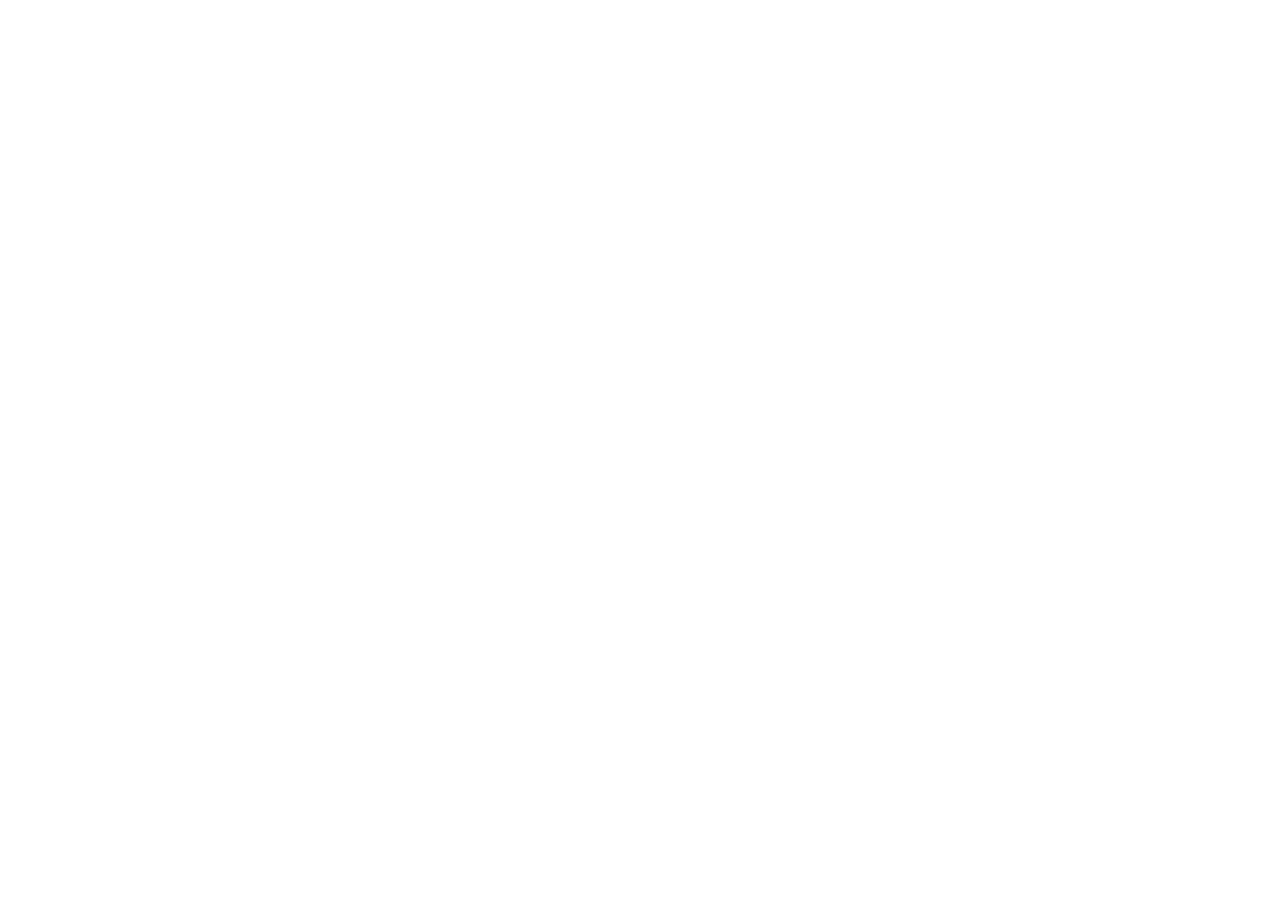
==== index.html @ 10e4fcae "内容改动" ====
<!DOCTYPE html>
<html lang="en">
<head>
  <meta charset="UTF-8">
  <title>Hi!</title>
  <meta http-equiv="X-UA-Compatible" content="IE=edge,chrome=1" />
  <meta name="description" content="Description">
  <meta name="viewport" content="width=device-width, initial-scale=1.0, minimum-scale=1.0">
  <link rel="stylesheet" href="//cdn.jsdelivr.net/npm/docsify@4/lib/themes/vue.css">
</head>
<body>
  <div id="app"></div>
  <script>
    window.$docsify = {
      name: '',
      loadSidebar: true,
      loadNavbar: true,
      coverpage: true,
      homepage: "home.md",
      name: '测试'
    }
  </script>
  <!-- Docsify v4 -->
  <script src="//cdn.jsdelivr.net/npm/docsify@4"></script>
</body>
</html>
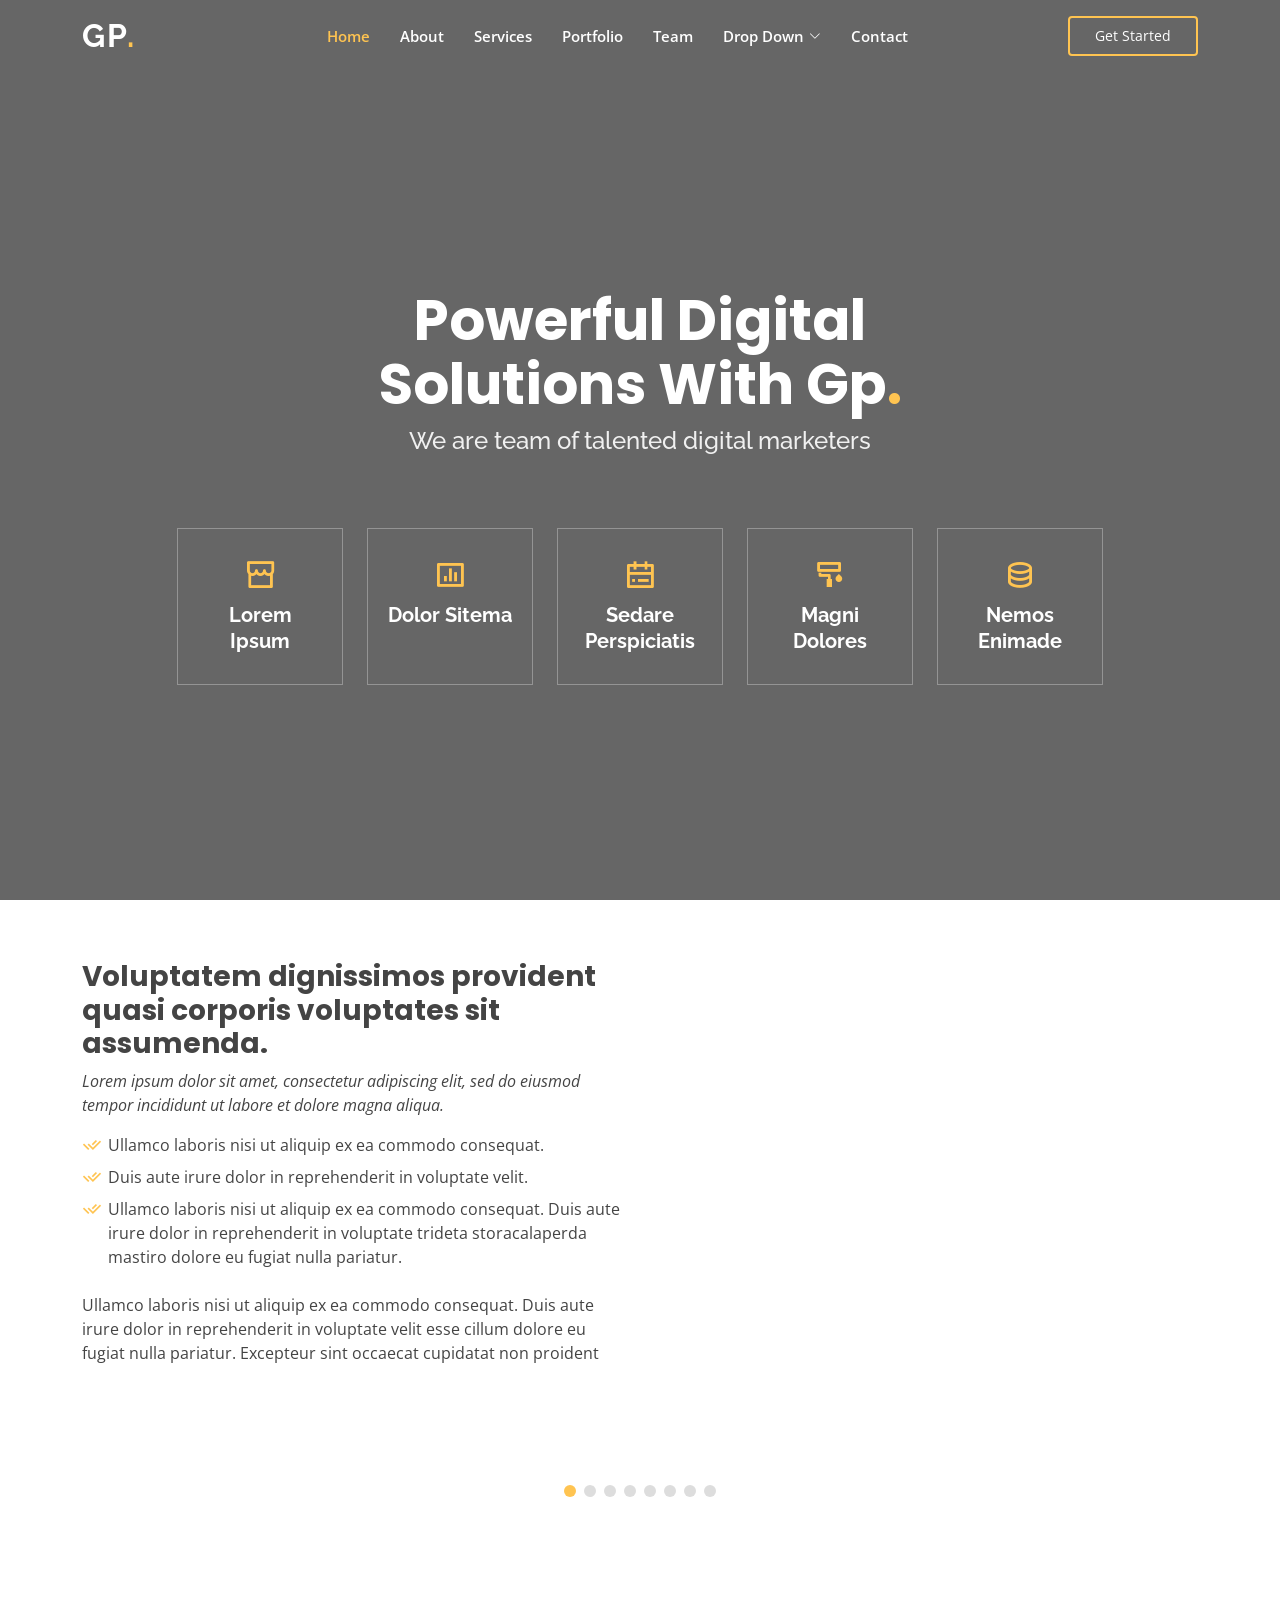
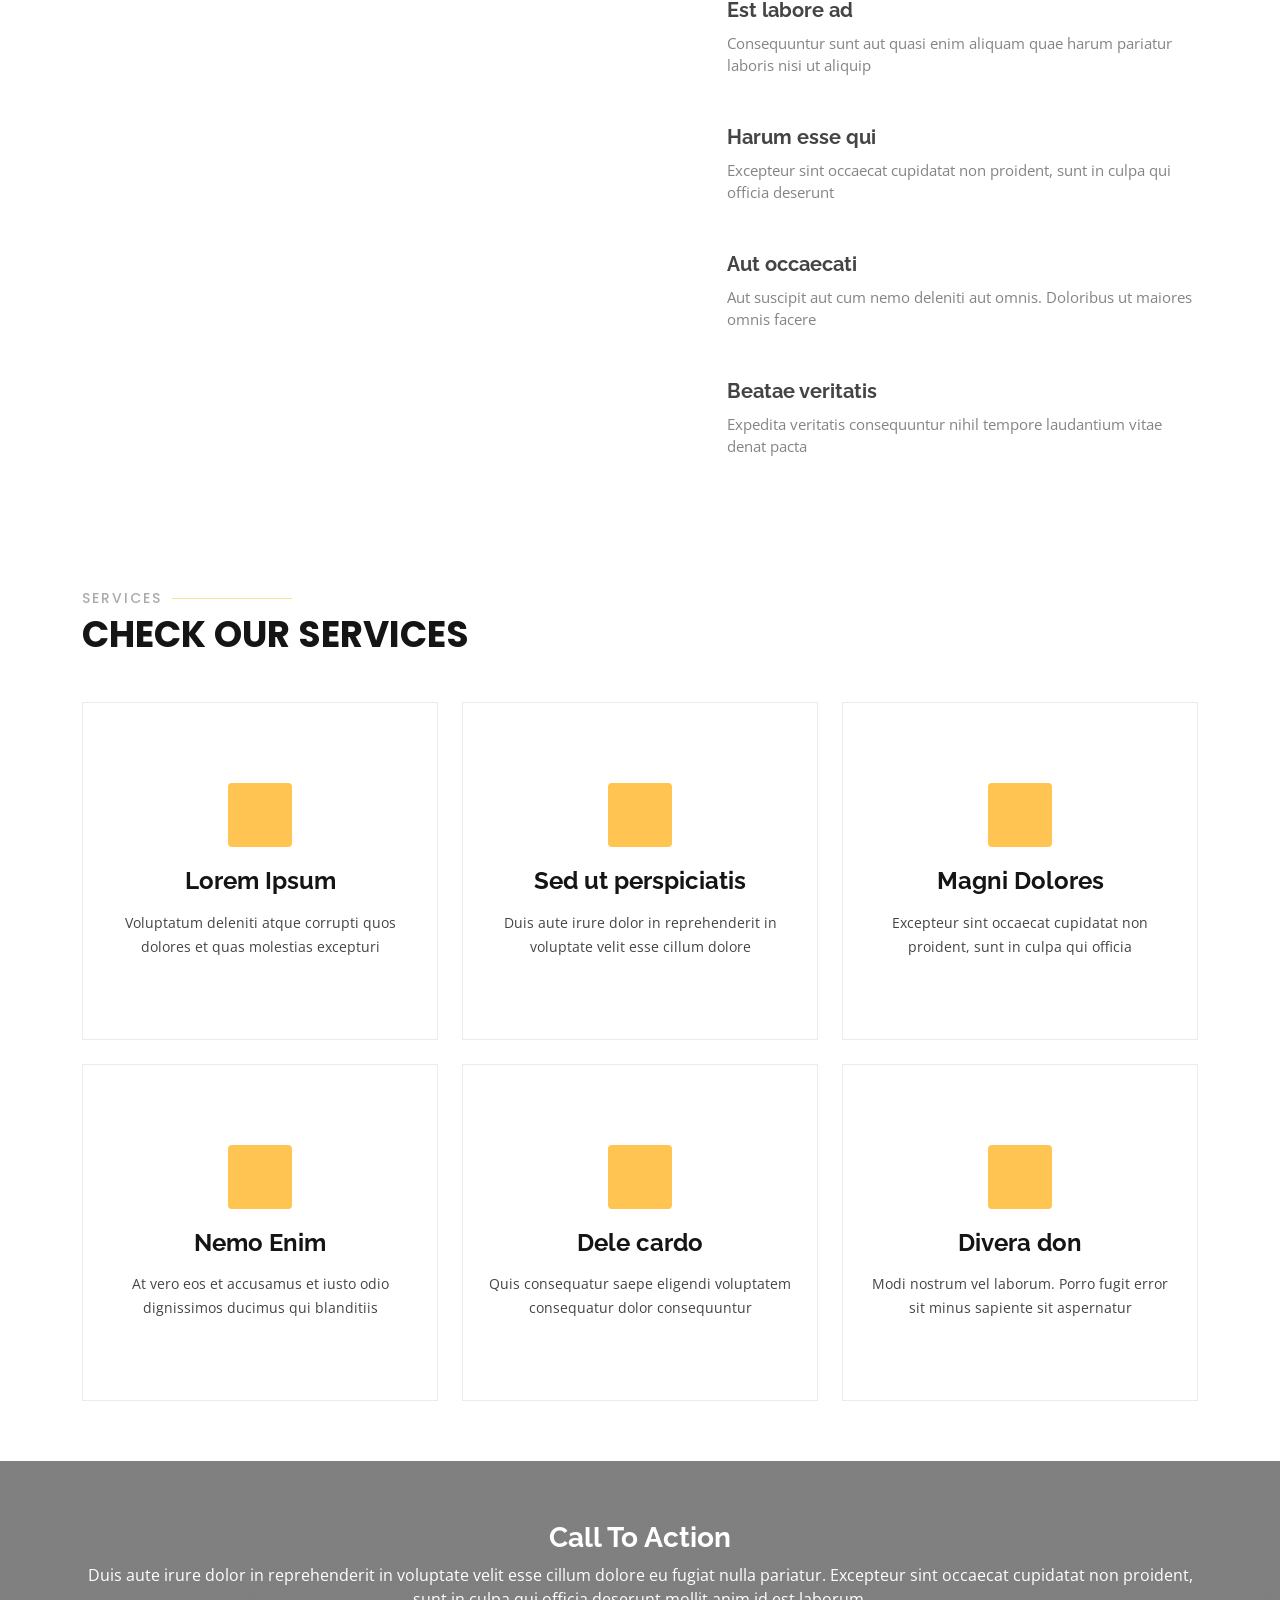
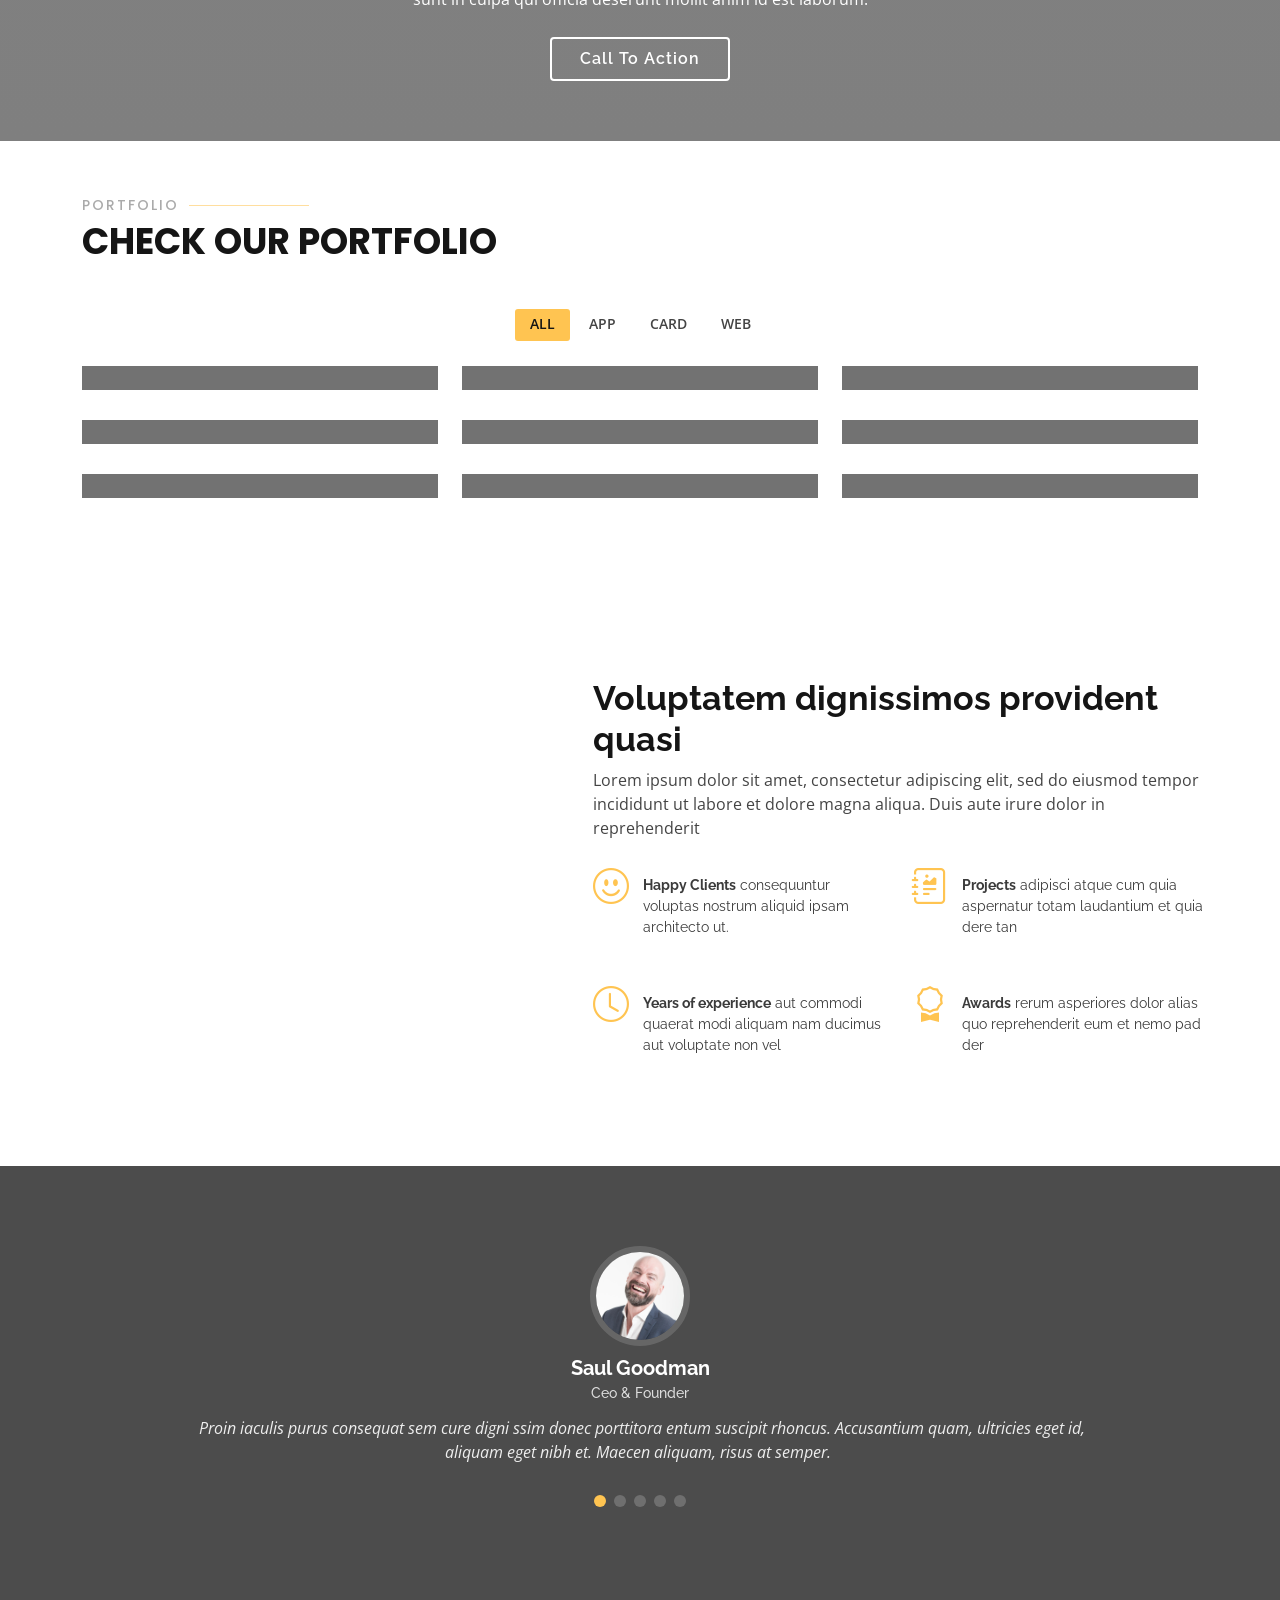
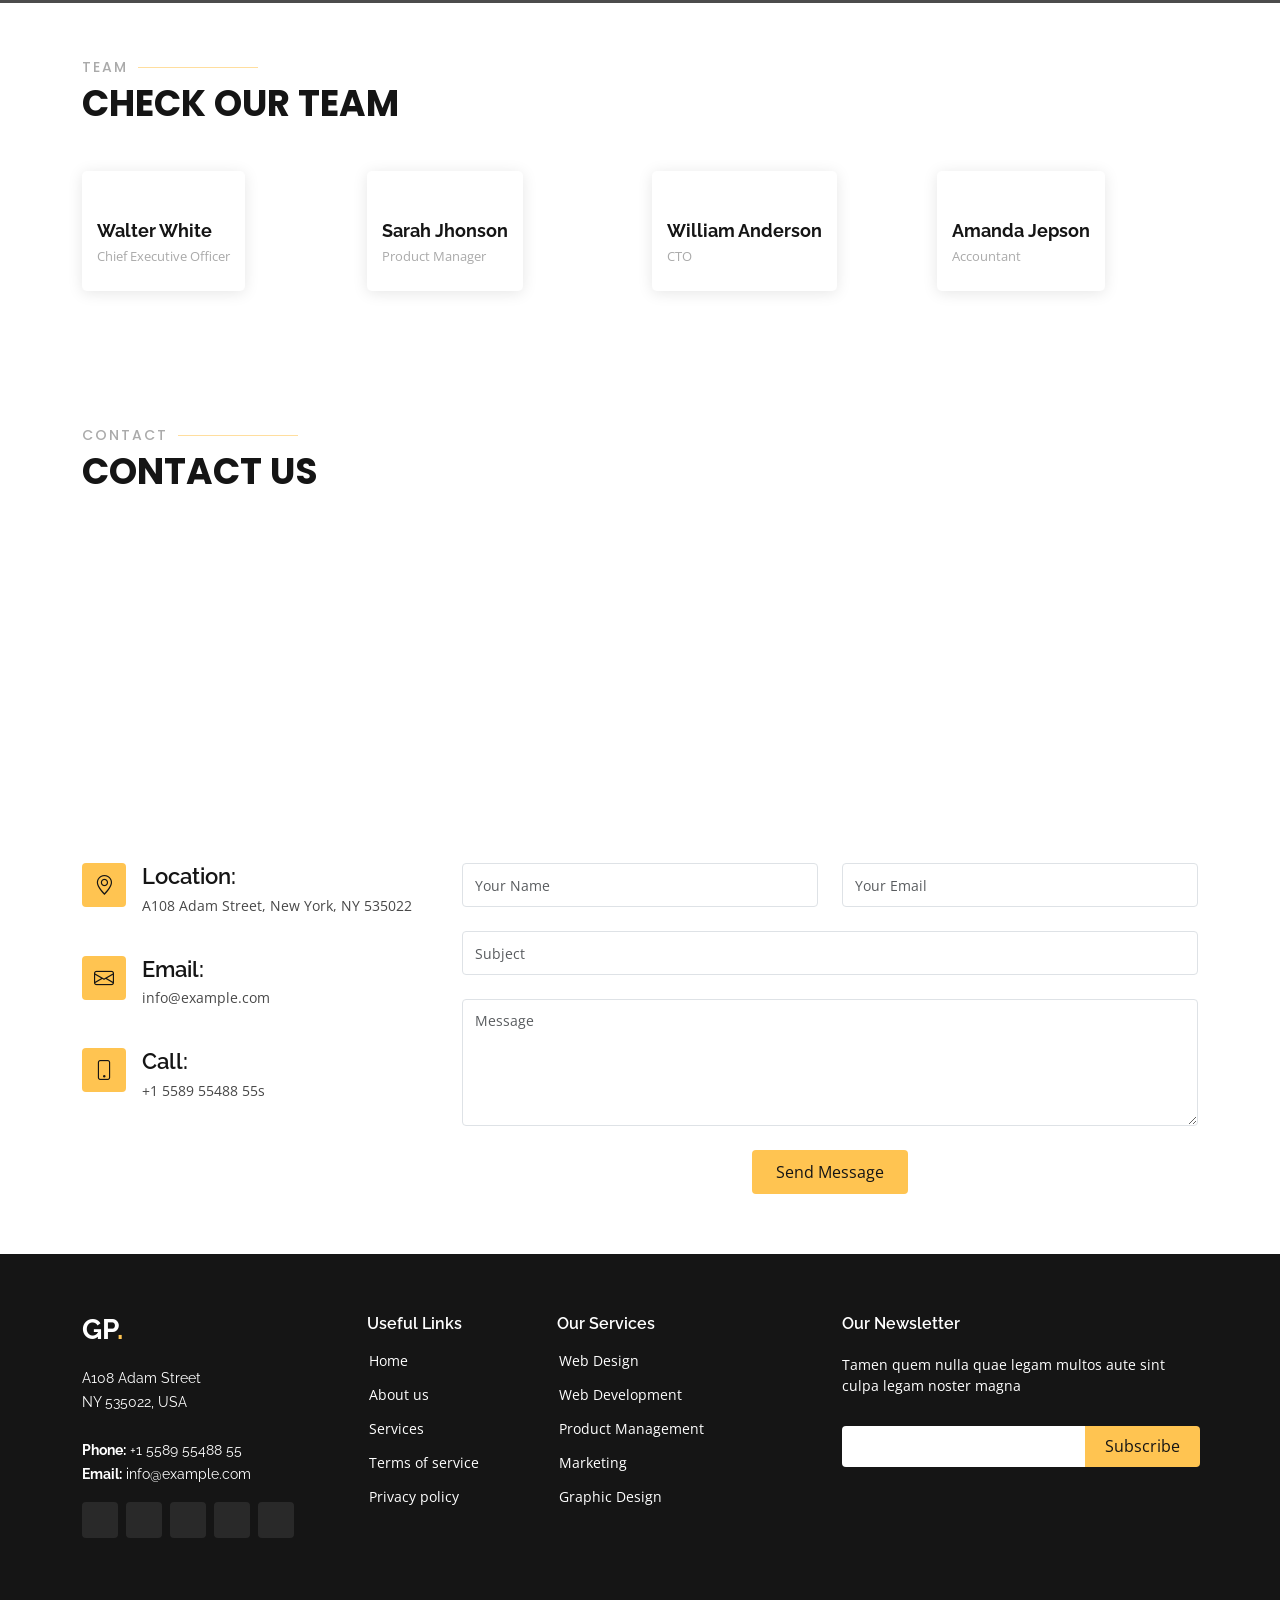
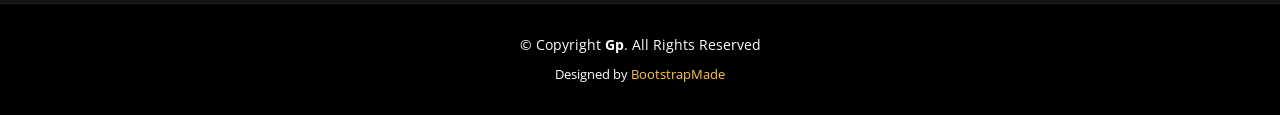
==== commit 37c5c577: "彻底调整框架，尝试使用Bootstrap" ====
--- a/index.html
+++ b/index.html
@@ -1,26 +1,827 @@
 <!DOCTYPE html>
 <html lang="en">
+
 <head>
-  <meta charset="UTF-8">
-  <title>Hi!</title>
-  <meta http-equiv="X-UA-Compatible" content="IE=edge,chrome=1" />
-  <meta name="description" content="Description">
-  <meta name="viewport" content="width=device-width, initial-scale=1.0, minimum-scale=1.0">
-  <link rel="stylesheet" href="//cdn.jsdelivr.net/npm/docsify@4/lib/themes/vue.css">
+  <meta charset="utf-8">
+  <meta content="width=device-width, initial-scale=1.0" name="viewport">
+
+  <title>Gp Bootstrap Template - Index</title>
+  <meta content="" name="description">
+  <meta content="" name="keywords">
+
+  <!-- Favicons -->
+  <link href="assets/img/favicon.png" rel="icon">
+  <link href="assets/img/apple-touch-icon.png" rel="apple-touch-icon">
+
+  <!-- Google Fonts -->
+  <link href="https://fonts.googleapis.com/css?family=Open+Sans:300,300i,400,400i,600,600i,700,700i|Raleway:300,300i,400,400i,500,500i,600,600i,700,700i|Poppins:300,300i,400,400i,500,500i,600,600i,700,700i" rel="stylesheet">
+
+  <!-- Vendor CSS Files -->
+  <link href="assets/vendor/aos/aos.css" rel="stylesheet">
+  <link href="assets/vendor/bootstrap/css/bootstrap.min.css" rel="stylesheet">
+  <link href="assets/vendor/bootstrap-icons/bootstrap-icons.css" rel="stylesheet">
+  <link href="assets/vendor/boxicons/css/boxicons.min.css" rel="stylesheet">
+  <link href="assets/vendor/glightbox/css/glightbox.min.css" rel="stylesheet">
+  <link href="assets/vendor/remixicon/remixicon.css" rel="stylesheet">
+  <link href="assets/vendor/swiper/swiper-bundle.min.css" rel="stylesheet">
+
+  <!-- Template Main CSS File -->
+  <link href="assets/css/style.css" rel="stylesheet">
+
+  <!-- =======================================================
+  * Template Name: Gp
+  * Updated: Jul 27 2023 with Bootstrap v5.3.1
+  * Template URL: https://bootstrapmade.com/gp-free-multipurpose-html-bootstrap-template/
+  * Author: BootstrapMade.com
+  * License: https://bootstrapmade.com/license/
+  ======================================================== -->
 </head>
+
 <body>
-  <div id="app"></div>
-  <script>
-    window.$docsify = {
-      name: '',
-      loadSidebar: true,
-      loadNavbar: true,
-      coverpage: true,
-      homepage: "home.md",
-      name: '测试'
-    }
-  </script>
-  <!-- Docsify v4 -->
-  <script src="//cdn.jsdelivr.net/npm/docsify@4"></script>
+
+  <!-- ======= Header ======= -->
+  <header id="header" class="fixed-top ">
+    <div class="container d-flex align-items-center justify-content-lg-between">
+
+      <h1 class="logo me-auto me-lg-0"><a href="index.html">Gp<span>.</span></a></h1>
+      <!-- Uncomment below if you prefer to use an image logo -->
+      <!-- <a href="index.html" class="logo me-auto me-lg-0"><img src="assets/img/logo.png" alt="" class="img-fluid"></a>-->
+
+      <nav id="navbar" class="navbar order-last order-lg-0">
+        <ul>
+          <li><a class="nav-link scrollto active" href="#hero">Home</a></li>
+          <li><a class="nav-link scrollto" href="#about">About</a></li>
+          <li><a class="nav-link scrollto" href="#services">Services</a></li>
+          <li><a class="nav-link scrollto " href="#portfolio">Portfolio</a></li>
+          <li><a class="nav-link scrollto" href="#team">Team</a></li>
+          <li class="dropdown"><a href="#"><span>Drop Down</span> <i class="bi bi-chevron-down"></i></a>
+            <ul>
+              <li><a href="#">Drop Down 1</a></li>
+              <li class="dropdown"><a href="#"><span>Deep Drop Down</span> <i class="bi bi-chevron-right"></i></a>
+                <ul>
+                  <li><a href="#">Deep Drop Down 1</a></li>
+                  <li><a href="#">Deep Drop Down 2</a></li>
+                  <li><a href="#">Deep Drop Down 3</a></li>
+                  <li><a href="#">Deep Drop Down 4</a></li>
+                  <li><a href="#">Deep Drop Down 5</a></li>
+                </ul>
+              </li>
+              <li><a href="#">Drop Down 2</a></li>
+              <li><a href="#">Drop Down 3</a></li>
+              <li><a href="#">Drop Down 4</a></li>
+            </ul>
+          </li>
+          <li><a class="nav-link scrollto" href="#contact">Contact</a></li>
+        </ul>
+        <i class="bi bi-list mobile-nav-toggle"></i>
+      </nav><!-- .navbar -->
+
+      <a href="#about" class="get-started-btn scrollto">Get Started</a>
+
+    </div>
+  </header><!-- End Header -->
+
+  <!-- ======= Hero Section ======= -->
+  <section id="hero" class="d-flex align-items-center justify-content-center">
+    <div class="container" data-aos="fade-up">
+
+      <div class="row justify-content-center" data-aos="fade-up" data-aos-delay="150">
+        <div class="col-xl-6 col-lg-8">
+          <h1>Powerful Digital Solutions With Gp<span>.</span></h1>
+          <h2>We are team of talented digital marketers</h2>
+        </div>
+      </div>
+
+      <div class="row gy-4 mt-5 justify-content-center" data-aos="zoom-in" data-aos-delay="250">
+        <div class="col-xl-2 col-md-4">
+          <div class="icon-box">
+            <i class="ri-store-line"></i>
+            <h3><a href="">Lorem Ipsum</a></h3>
+          </div>
+        </div>
+        <div class="col-xl-2 col-md-4">
+          <div class="icon-box">
+            <i class="ri-bar-chart-box-line"></i>
+            <h3><a href="">Dolor Sitema</a></h3>
+          </div>
+        </div>
+        <div class="col-xl-2 col-md-4">
+          <div class="icon-box">
+            <i class="ri-calendar-todo-line"></i>
+            <h3><a href="">Sedare Perspiciatis</a></h3>
+          </div>
+        </div>
+        <div class="col-xl-2 col-md-4">
+          <div class="icon-box">
+            <i class="ri-paint-brush-line"></i>
+            <h3><a href="">Magni Dolores</a></h3>
+          </div>
+        </div>
+        <div class="col-xl-2 col-md-4">
+          <div class="icon-box">
+            <i class="ri-database-2-line"></i>
+            <h3><a href="">Nemos Enimade</a></h3>
+          </div>
+        </div>
+      </div>
+
+    </div>
+  </section><!-- End Hero -->
+
+  <main id="main">
+
+    <!-- ======= About Section ======= -->
+    <section id="about" class="about">
+      <div class="container" data-aos="fade-up">
+
+        <div class="row">
+          <div class="col-lg-6 order-1 order-lg-2" data-aos="fade-left" data-aos-delay="100">
+            <img src="assets/img/about.jpg" class="img-fluid" alt="">
+          </div>
+          <div class="col-lg-6 pt-4 pt-lg-0 order-2 order-lg-1 content" data-aos="fade-right" data-aos-delay="100">
+            <h3>Voluptatem dignissimos provident quasi corporis voluptates sit assumenda.</h3>
+            <p class="fst-italic">
+              Lorem ipsum dolor sit amet, consectetur adipiscing elit, sed do eiusmod tempor incididunt ut labore et dolore
+              magna aliqua.
+            </p>
+            <ul>
+              <li><i class="ri-check-double-line"></i> Ullamco laboris nisi ut aliquip ex ea commodo consequat.</li>
+              <li><i class="ri-check-double-line"></i> Duis aute irure dolor in reprehenderit in voluptate velit.</li>
+              <li><i class="ri-check-double-line"></i> Ullamco laboris nisi ut aliquip ex ea commodo consequat. Duis aute irure dolor in reprehenderit in voluptate trideta storacalaperda mastiro dolore eu fugiat nulla pariatur.</li>
+            </ul>
+            <p>
+              Ullamco laboris nisi ut aliquip ex ea commodo consequat. Duis aute irure dolor in reprehenderit in voluptate
+              velit esse cillum dolore eu fugiat nulla pariatur. Excepteur sint occaecat cupidatat non proident
+            </p>
+          </div>
+        </div>
+
+      </div>
+    </section><!-- End About Section -->
+
+    <!-- ======= Clients Section ======= -->
+    <section id="clients" class="clients">
+      <div class="container" data-aos="zoom-in">
+
+        <div class="clients-slider swiper">
+          <div class="swiper-wrapper align-items-center">
+            <div class="swiper-slide"><img src="assets/img/clients/client-1.png" class="img-fluid" alt=""></div>
+            <div class="swiper-slide"><img src="assets/img/clients/client-2.png" class="img-fluid" alt=""></div>
+            <div class="swiper-slide"><img src="assets/img/clients/client-3.png" class="img-fluid" alt=""></div>
+            <div class="swiper-slide"><img src="assets/img/clients/client-4.png" class="img-fluid" alt=""></div>
+            <div class="swiper-slide"><img src="assets/img/clients/client-5.png" class="img-fluid" alt=""></div>
+            <div class="swiper-slide"><img src="assets/img/clients/client-6.png" class="img-fluid" alt=""></div>
+            <div class="swiper-slide"><img src="assets/img/clients/client-7.png" class="img-fluid" alt=""></div>
+            <div class="swiper-slide"><img src="assets/img/clients/client-8.png" class="img-fluid" alt=""></div>
+          </div>
+          <div class="swiper-pagination"></div>
+        </div>
+
+      </div>
+    </section><!-- End Clients Section -->
+
+    <!-- ======= Features Section ======= -->
+    <section id="features" class="features">
+      <div class="container" data-aos="fade-up">
+
+        <div class="row">
+          <div class="image col-lg-6" style='background-image: url("assets/img/features.jpg");' data-aos="fade-right"></div>
+          <div class="col-lg-6" data-aos="fade-left" data-aos-delay="100">
+            <div class="icon-box mt-5 mt-lg-0" data-aos="zoom-in" data-aos-delay="150">
+              <i class="bx bx-receipt"></i>
+              <h4>Est labore ad</h4>
+              <p>Consequuntur sunt aut quasi enim aliquam quae harum pariatur laboris nisi ut aliquip</p>
+            </div>
+            <div class="icon-box mt-5" data-aos="zoom-in" data-aos-delay="150">
+              <i class="bx bx-cube-alt"></i>
+              <h4>Harum esse qui</h4>
+              <p>Excepteur sint occaecat cupidatat non proident, sunt in culpa qui officia deserunt</p>
+            </div>
+            <div class="icon-box mt-5" data-aos="zoom-in" data-aos-delay="150">
+              <i class="bx bx-images"></i>
+              <h4>Aut occaecati</h4>
+              <p>Aut suscipit aut cum nemo deleniti aut omnis. Doloribus ut maiores omnis facere</p>
+            </div>
+            <div class="icon-box mt-5" data-aos="zoom-in" data-aos-delay="150">
+              <i class="bx bx-shield"></i>
+              <h4>Beatae veritatis</h4>
+              <p>Expedita veritatis consequuntur nihil tempore laudantium vitae denat pacta</p>
+            </div>
+          </div>
+        </div>
+
+      </div>
+    </section><!-- End Features Section -->
+
+    <!-- ======= Services Section ======= -->
+    <section id="services" class="services">
+      <div class="container" data-aos="fade-up">
+
+        <div class="section-title">
+          <h2>Services</h2>
+          <p>Check our Services</p>
+        </div>
+
+        <div class="row">
+          <div class="col-lg-4 col-md-6 d-flex align-items-stretch" data-aos="zoom-in" data-aos-delay="100">
+            <div class="icon-box">
+              <div class="icon"><i class="bx bxl-dribbble"></i></div>
+              <h4><a href="">Lorem Ipsum</a></h4>
+              <p>Voluptatum deleniti atque corrupti quos dolores et quas molestias excepturi</p>
+            </div>
+          </div>
+
+          <div class="col-lg-4 col-md-6 d-flex align-items-stretch mt-4 mt-md-0" data-aos="zoom-in" data-aos-delay="200">
+            <div class="icon-box">
+              <div class="icon"><i class="bx bx-file"></i></div>
+              <h4><a href="">Sed ut perspiciatis</a></h4>
+              <p>Duis aute irure dolor in reprehenderit in voluptate velit esse cillum dolore</p>
+            </div>
+          </div>
+
+          <div class="col-lg-4 col-md-6 d-flex align-items-stretch mt-4 mt-lg-0" data-aos="zoom-in" data-aos-delay="300">
+            <div class="icon-box">
+              <div class="icon"><i class="bx bx-tachometer"></i></div>
+              <h4><a href="">Magni Dolores</a></h4>
+              <p>Excepteur sint occaecat cupidatat non proident, sunt in culpa qui officia</p>
+            </div>
+          </div>
+
+          <div class="col-lg-4 col-md-6 d-flex align-items-stretch mt-4" data-aos="zoom-in" data-aos-delay="100">
+            <div class="icon-box">
+              <div class="icon"><i class="bx bx-world"></i></div>
+              <h4><a href="">Nemo Enim</a></h4>
+              <p>At vero eos et accusamus et iusto odio dignissimos ducimus qui blanditiis</p>
+            </div>
+          </div>
+
+          <div class="col-lg-4 col-md-6 d-flex align-items-stretch mt-4" data-aos="zoom-in" data-aos-delay="200">
+            <div class="icon-box">
+              <div class="icon"><i class="bx bx-slideshow"></i></div>
+              <h4><a href="">Dele cardo</a></h4>
+              <p>Quis consequatur saepe eligendi voluptatem consequatur dolor consequuntur</p>
+            </div>
+          </div>
+
+          <div class="col-lg-4 col-md-6 d-flex align-items-stretch mt-4" data-aos="zoom-in" data-aos-delay="300">
+            <div class="icon-box">
+              <div class="icon"><i class="bx bx-arch"></i></div>
+              <h4><a href="">Divera don</a></h4>
+              <p>Modi nostrum vel laborum. Porro fugit error sit minus sapiente sit aspernatur</p>
+            </div>
+          </div>
+
+        </div>
+
+      </div>
+    </section><!-- End Services Section -->
+
+    <!-- ======= Cta Section ======= -->
+    <section id="cta" class="cta">
+      <div class="container" data-aos="zoom-in">
+
+        <div class="text-center">
+          <h3>Call To Action</h3>
+          <p> Duis aute irure dolor in reprehenderit in voluptate velit esse cillum dolore eu fugiat nulla pariatur. Excepteur sint occaecat cupidatat non proident, sunt in culpa qui officia deserunt mollit anim id est laborum.</p>
+          <a class="cta-btn" href="#">Call To Action</a>
+        </div>
+
+      </div>
+    </section><!-- End Cta Section -->
+
+    <!-- ======= Portfolio Section ======= -->
+    <section id="portfolio" class="portfolio">
+      <div class="container" data-aos="fade-up">
+
+        <div class="section-title">
+          <h2>Portfolio</h2>
+          <p>Check our Portfolio</p>
+        </div>
+
+        <div class="row" data-aos="fade-up" data-aos-delay="100">
+          <div class="col-lg-12 d-flex justify-content-center">
+            <ul id="portfolio-flters">
+              <li data-filter="*" class="filter-active">All</li>
+              <li data-filter=".filter-app">App</li>
+              <li data-filter=".filter-card">Card</li>
+              <li data-filter=".filter-web">Web</li>
+            </ul>
+          </div>
+        </div>
+
+        <div class="row portfolio-container" data-aos="fade-up" data-aos-delay="200">
+
+          <div class="col-lg-4 col-md-6 portfolio-item filter-app">
+            <div class="portfolio-wrap">
+              <img src="assets/img/portfolio/portfolio-1.jpg" class="img-fluid" alt="">
+              <div class="portfolio-info">
+                <h4>App 1</h4>
+                <p>App</p>
+                <div class="portfolio-links">
+                  <a href="assets/img/portfolio/portfolio-1.jpg" data-gallery="portfolioGallery" class="portfolio-lightbox" title="App 1"><i class="bx bx-plus"></i></a>
+                  <a href="portfolio-details.html" title="More Details"><i class="bx bx-link"></i></a>
+                </div>
+              </div>
+            </div>
+          </div>
+
+          <div class="col-lg-4 col-md-6 portfolio-item filter-web">
+            <div class="portfolio-wrap">
+              <img src="assets/img/portfolio/portfolio-2.jpg" class="img-fluid" alt="">
+              <div class="portfolio-info">
+                <h4>Web 3</h4>
+                <p>Web</p>
+                <div class="portfolio-links">
+                  <a href="assets/img/portfolio/portfolio-2.jpg" data-gallery="portfolioGallery" class="portfolio-lightbox" title="Web 3"><i class="bx bx-plus"></i></a>
+                  <a href="portfolio-details.html" title="More Details"><i class="bx bx-link"></i></a>
+                </div>
+              </div>
+            </div>
+          </div>
+
+          <div class="col-lg-4 col-md-6 portfolio-item filter-app">
+            <div class="portfolio-wrap">
+              <img src="assets/img/portfolio/portfolio-3.jpg" class="img-fluid" alt="">
+              <div class="portfolio-info">
+                <h4>App 2</h4>
+                <p>App</p>
+                <div class="portfolio-links">
+                  <a href="assets/img/portfolio/portfolio-3.jpg" data-gallery="portfolioGallery" class="portfolio-lightbox" title="App 2"><i class="bx bx-plus"></i></a>
+                  <a href="portfolio-details.html" title="More Details"><i class="bx bx-link"></i></a>
+                </div>
+              </div>
+            </div>
+          </div>
+
+          <div class="col-lg-4 col-md-6 portfolio-item filter-card">
+            <div class="portfolio-wrap">
+              <img src="assets/img/portfolio/portfolio-4.jpg" class="img-fluid" alt="">
+              <div class="portfolio-info">
+                <h4>Card 2</h4>
+                <p>Card</p>
+                <div class="portfolio-links">
+                  <a href="assets/img/portfolio/portfolio-4.jpg" data-gallery="portfolioGallery" class="portfolio-lightbox" title="Card 2"><i class="bx bx-plus"></i></a>
+                  <a href="portfolio-details.html" title="More Details"><i class="bx bx-link"></i></a>
+                </div>
+              </div>
+            </div>
+          </div>
+
+          <div class="col-lg-4 col-md-6 portfolio-item filter-web">
+            <div class="portfolio-wrap">
+              <img src="assets/img/portfolio/portfolio-5.jpg" class="img-fluid" alt="">
+              <div class="portfolio-info">
+                <h4>Web 2</h4>
+                <p>Web</p>
+                <div class="portfolio-links">
+                  <a href="assets/img/portfolio/portfolio-5.jpg" data-gallery="portfolioGallery" class="portfolio-lightbox" title="Web 2"><i class="bx bx-plus"></i></a>
+                  <a href="portfolio-details.html" title="More Details"><i class="bx bx-link"></i></a>
+                </div>
+              </div>
+            </div>
+          </div>
+
+          <div class="col-lg-4 col-md-6 portfolio-item filter-app">
+            <div class="portfolio-wrap">
+              <img src="assets/img/portfolio/portfolio-6.jpg" class="img-fluid" alt="">
+              <div class="portfolio-info">
+                <h4>App 3</h4>
+                <p>App</p>
+                <div class="portfolio-links">
+                  <a href="assets/img/portfolio/portfolio-6.jpg" data-gallery="portfolioGallery" class="portfolio-lightbox" title="App 3"><i class="bx bx-plus"></i></a>
+                  <a href="portfolio-details.html" title="More Details"><i class="bx bx-link"></i></a>
+                </div>
+              </div>
+            </div>
+          </div>
+
+          <div class="col-lg-4 col-md-6 portfolio-item filter-card">
+            <div class="portfolio-wrap">
+              <img src="assets/img/portfolio/portfolio-7.jpg" class="img-fluid" alt="">
+              <div class="portfolio-info">
+                <h4>Card 1</h4>
+                <p>Card</p>
+                <div class="portfolio-links">
+                  <a href="assets/img/portfolio/portfolio-7.jpg" data-gallery="portfolioGallery" class="portfolio-lightbox" title="Card 1"><i class="bx bx-plus"></i></a>
+                  <a href="portfolio-details.html" title="More Details"><i class="bx bx-link"></i></a>
+                </div>
+              </div>
+            </div>
+          </div>
+
+          <div class="col-lg-4 col-md-6 portfolio-item filter-card">
+            <div class="portfolio-wrap">
+              <img src="assets/img/portfolio/portfolio-8.jpg" class="img-fluid" alt="">
+              <div class="portfolio-info">
+                <h4>Card 3</h4>
+                <p>Card</p>
+                <div class="portfolio-links">
+                  <a href="assets/img/portfolio/portfolio-8.jpg" data-gallery="portfolioGallery" class="portfolio-lightbox" title="Card 3"><i class="bx bx-plus"></i></a>
+                  <a href="portfolio-details.html" title="More Details"><i class="bx bx-link"></i></a>
+                </div>
+              </div>
+            </div>
+          </div>
+
+          <div class="col-lg-4 col-md-6 portfolio-item filter-web">
+            <div class="portfolio-wrap">
+              <img src="assets/img/portfolio/portfolio-9.jpg" class="img-fluid" alt="">
+              <div class="portfolio-info">
+                <h4>Web 3</h4>
+                <p>Web</p>
+                <div class="portfolio-links">
+                  <a href="assets/img/portfolio/portfolio-9.jpg" data-gallery="portfolioGallery" class="portfolio-lightbox" title="Web 3"><i class="bx bx-plus"></i></a>
+                  <a href="portfolio-details.html" title="More Details"><i class="bx bx-link"></i></a>
+                </div>
+              </div>
+            </div>
+          </div>
+
+        </div>
+
+      </div>
+    </section><!-- End Portfolio Section -->
+
+    <!-- ======= Counts Section ======= -->
+    <section id="counts" class="counts">
+      <div class="container" data-aos="fade-up">
+
+        <div class="row no-gutters">
+          <div class="image col-xl-5 d-flex align-items-stretch justify-content-center justify-content-lg-start" data-aos="fade-right" data-aos-delay="100"></div>
+          <div class="col-xl-7 ps-4 ps-lg-5 pe-4 pe-lg-1 d-flex align-items-stretch" data-aos="fade-left" data-aos-delay="100">
+            <div class="content d-flex flex-column justify-content-center">
+              <h3>Voluptatem dignissimos provident quasi</h3>
+              <p>
+                Lorem ipsum dolor sit amet, consectetur adipiscing elit, sed do eiusmod tempor incididunt ut labore et dolore magna aliqua. Duis aute irure dolor in reprehenderit
+              </p>
+              <div class="row">
+                <div class="col-md-6 d-md-flex align-items-md-stretch">
+                  <div class="count-box">
+                    <i class="bi bi-emoji-smile"></i>
+                    <span data-purecounter-start="0" data-purecounter-end="65" data-purecounter-duration="2" class="purecounter"></span>
+                    <p><strong>Happy Clients</strong> consequuntur voluptas nostrum aliquid ipsam architecto ut.</p>
+                  </div>
+                </div>
+
+                <div class="col-md-6 d-md-flex align-items-md-stretch">
+                  <div class="count-box">
+                    <i class="bi bi-journal-richtext"></i>
+                    <span data-purecounter-start="0" data-purecounter-end="85" data-purecounter-duration="2" class="purecounter"></span>
+                    <p><strong>Projects</strong> adipisci atque cum quia aspernatur totam laudantium et quia dere tan</p>
+                  </div>
+                </div>
+
+                <div class="col-md-6 d-md-flex align-items-md-stretch">
+                  <div class="count-box">
+                    <i class="bi bi-clock"></i>
+                    <span data-purecounter-start="0" data-purecounter-end="35" data-purecounter-duration="4" class="purecounter"></span>
+                    <p><strong>Years of experience</strong> aut commodi quaerat modi aliquam nam ducimus aut voluptate non vel</p>
+                  </div>
+                </div>
+
+                <div class="col-md-6 d-md-flex align-items-md-stretch">
+                  <div class="count-box">
+                    <i class="bi bi-award"></i>
+                    <span data-purecounter-start="0" data-purecounter-end="20" data-purecounter-duration="4" class="purecounter"></span>
+                    <p><strong>Awards</strong> rerum asperiores dolor alias quo reprehenderit eum et nemo pad der</p>
+                  </div>
+                </div>
+              </div>
+            </div><!-- End .content-->
+          </div>
+        </div>
+
+      </div>
+    </section><!-- End Counts Section -->
+
+    <!-- ======= Testimonials Section ======= -->
+    <section id="testimonials" class="testimonials">
+      <div class="container" data-aos="zoom-in">
+
+        <div class="testimonials-slider swiper" data-aos="fade-up" data-aos-delay="100">
+          <div class="swiper-wrapper">
+
+            <div class="swiper-slide">
+              <div class="testimonial-item">
+                <img src="assets/img/testimonials/testimonials-1.jpg" class="testimonial-img" alt="">
+                <h3>Saul Goodman</h3>
+                <h4>Ceo &amp; Founder</h4>
+                <p>
+                  <i class="bx bxs-quote-alt-left quote-icon-left"></i>
+                  Proin iaculis purus consequat sem cure digni ssim donec porttitora entum suscipit rhoncus. Accusantium quam, ultricies eget id, aliquam eget nibh et. Maecen aliquam, risus at semper.
+                  <i class="bx bxs-quote-alt-right quote-icon-right"></i>
+                </p>
+              </div>
+            </div><!-- End testimonial item -->
+
+            <div class="swiper-slide">
+              <div class="testimonial-item">
+                <img src="assets/img/testimonials/testimonials-2.jpg" class="testimonial-img" alt="">
+                <h3>Sara Wilsson</h3>
+                <h4>Designer</h4>
+                <p>
+                  <i class="bx bxs-quote-alt-left quote-icon-left"></i>
+                  Export tempor illum tamen malis malis eram quae irure esse labore quem cillum quid cillum eram malis quorum velit fore eram velit sunt aliqua noster fugiat irure amet legam anim culpa.
+                  <i class="bx bxs-quote-alt-right quote-icon-right"></i>
+                </p>
+              </div>
+            </div><!-- End testimonial item -->
+
+            <div class="swiper-slide">
+              <div class="testimonial-item">
+                <img src="assets/img/testimonials/testimonials-3.jpg" class="testimonial-img" alt="">
+                <h3>Jena Karlis</h3>
+                <h4>Store Owner</h4>
+                <p>
+                  <i class="bx bxs-quote-alt-left quote-icon-left"></i>
+                  Enim nisi quem export duis labore cillum quae magna enim sint quorum nulla quem veniam duis minim tempor labore quem eram duis noster aute amet eram fore quis sint minim.
+                  <i class="bx bxs-quote-alt-right quote-icon-right"></i>
+                </p>
+              </div>
+            </div><!-- End testimonial item -->
+
+            <div class="swiper-slide">
+              <div class="testimonial-item">
+                <img src="assets/img/testimonials/testimonials-4.jpg" class="testimonial-img" alt="">
+                <h3>Matt Brandon</h3>
+                <h4>Freelancer</h4>
+                <p>
+                  <i class="bx bxs-quote-alt-left quote-icon-left"></i>
+                  Fugiat enim eram quae cillum dolore dolor amet nulla culpa multos export minim fugiat minim velit minim dolor enim duis veniam ipsum anim magna sunt elit fore quem dolore labore illum veniam.
+                  <i class="bx bxs-quote-alt-right quote-icon-right"></i>
+                </p>
+              </div>
+            </div><!-- End testimonial item -->
+
+            <div class="swiper-slide">
+              <div class="testimonial-item">
+                <img src="assets/img/testimonials/testimonials-5.jpg" class="testimonial-img" alt="">
+                <h3>John Larson</h3>
+                <h4>Entrepreneur</h4>
+                <p>
+                  <i class="bx bxs-quote-alt-left quote-icon-left"></i>
+                  Quis quorum aliqua sint quem legam fore sunt eram irure aliqua veniam tempor noster veniam enim culpa labore duis sunt culpa nulla illum cillum fugiat legam esse veniam culpa fore nisi cillum quid.
+                  <i class="bx bxs-quote-alt-right quote-icon-right"></i>
+                </p>
+              </div>
+            </div><!-- End testimonial item -->
+          </div>
+          <div class="swiper-pagination"></div>
+        </div>
+
+      </div>
+    </section><!-- End Testimonials Section -->
+
+    <!-- ======= Team Section ======= -->
+    <section id="team" class="team">
+      <div class="container" data-aos="fade-up">
+
+        <div class="section-title">
+          <h2>Team</h2>
+          <p>Check our Team</p>
+        </div>
+
+        <div class="row">
+
+          <div class="col-lg-3 col-md-6 d-flex align-items-stretch">
+            <div class="member" data-aos="fade-up" data-aos-delay="100">
+              <div class="member-img">
+                <img src="assets/img/team/team-1.jpg" class="img-fluid" alt="">
+                <div class="social">
+                  <a href=""><i class="bi bi-twitter"></i></a>
+                  <a href=""><i class="bi bi-facebook"></i></a>
+                  <a href=""><i class="bi bi-instagram"></i></a>
+                  <a href=""><i class="bi bi-linkedin"></i></a>
+                </div>
+              </div>
+              <div class="member-info">
+                <h4>Walter White</h4>
+                <span>Chief Executive Officer</span>
+              </div>
+            </div>
+          </div>
+
+          <div class="col-lg-3 col-md-6 d-flex align-items-stretch">
+            <div class="member" data-aos="fade-up" data-aos-delay="200">
+              <div class="member-img">
+                <img src="assets/img/team/team-2.jpg" class="img-fluid" alt="">
+                <div class="social">
+                  <a href=""><i class="bi bi-twitter"></i></a>
+                  <a href=""><i class="bi bi-facebook"></i></a>
+                  <a href=""><i class="bi bi-instagram"></i></a>
+                  <a href=""><i class="bi bi-linkedin"></i></a>
+                </div>
+              </div>
+              <div class="member-info">
+                <h4>Sarah Jhonson</h4>
+                <span>Product Manager</span>
+              </div>
+            </div>
+          </div>
+
+          <div class="col-lg-3 col-md-6 d-flex align-items-stretch">
+            <div class="member" data-aos="fade-up" data-aos-delay="300">
+              <div class="member-img">
+                <img src="assets/img/team/team-3.jpg" class="img-fluid" alt="">
+                <div class="social">
+                  <a href=""><i class="bi bi-twitter"></i></a>
+                  <a href=""><i class="bi bi-facebook"></i></a>
+                  <a href=""><i class="bi bi-instagram"></i></a>
+                  <a href=""><i class="bi bi-linkedin"></i></a>
+                </div>
+              </div>
+              <div class="member-info">
+                <h4>William Anderson</h4>
+                <span>CTO</span>
+              </div>
+            </div>
+          </div>
+
+          <div class="col-lg-3 col-md-6 d-flex align-items-stretch">
+            <div class="member" data-aos="fade-up" data-aos-delay="400">
+              <div class="member-img">
+                <img src="assets/img/team/team-4.jpg" class="img-fluid" alt="">
+                <div class="social">
+                  <a href=""><i class="bi bi-twitter"></i></a>
+                  <a href=""><i class="bi bi-facebook"></i></a>
+                  <a href=""><i class="bi bi-instagram"></i></a>
+                  <a href=""><i class="bi bi-linkedin"></i></a>
+                </div>
+              </div>
+              <div class="member-info">
+                <h4>Amanda Jepson</h4>
+                <span>Accountant</span>
+              </div>
+            </div>
+          </div>
+
+        </div>
+
+      </div>
+    </section><!-- End Team Section -->
+
+    <!-- ======= Contact Section ======= -->
+    <section id="contact" class="contact">
+      <div class="container" data-aos="fade-up">
+
+        <div class="section-title">
+          <h2>Contact</h2>
+          <p>Contact Us</p>
+        </div>
+
+        <div>
+          <iframe style="border:0; width: 100%; height: 270px;" src="https://www.google.com/maps/embed?pb=!1m14!1m8!1m3!1d12097.433213460943!2d-74.0062269!3d40.7101282!3m2!1i1024!2i768!4f13.1!3m3!1m2!1s0x0%3A0xb89d1fe6bc499443!2sDowntown+Conference+Center!5e0!3m2!1smk!2sbg!4v1539943755621" frameborder="0" allowfullscreen></iframe>
+        </div>
+
+        <div class="row mt-5">
+
+          <div class="col-lg-4">
+            <div class="info">
+              <div class="address">
+                <i class="bi bi-geo-alt"></i>
+                <h4>Location:</h4>
+                <p>A108 Adam Street, New York, NY 535022</p>
+              </div>
+
+              <div class="email">
+                <i class="bi bi-envelope"></i>
+                <h4>Email:</h4>
+                <p>info@example.com</p>
+              </div>
+
+              <div class="phone">
+                <i class="bi bi-phone"></i>
+                <h4>Call:</h4>
+                <p>+1 5589 55488 55s</p>
+              </div>
+
+            </div>
+
+          </div>
+
+          <div class="col-lg-8 mt-5 mt-lg-0">
+
+            <form action="forms/contact.php" method="post" role="form" class="php-email-form">
+              <div class="row">
+                <div class="col-md-6 form-group">
+                  <input type="text" name="name" class="form-control" id="name" placeholder="Your Name" required>
+                </div>
+                <div class="col-md-6 form-group mt-3 mt-md-0">
+                  <input type="email" class="form-control" name="email" id="email" placeholder="Your Email" required>
+                </div>
+              </div>
+              <div class="form-group mt-3">
+                <input type="text" class="form-control" name="subject" id="subject" placeholder="Subject" required>
+              </div>
+              <div class="form-group mt-3">
+                <textarea class="form-control" name="message" rows="5" placeholder="Message" required></textarea>
+              </div>
+              <div class="my-3">
+                <div class="loading">Loading</div>
+                <div class="error-message"></div>
+                <div class="sent-message">Your message has been sent. Thank you!</div>
+              </div>
+              <div class="text-center"><button type="submit">Send Message</button></div>
+            </form>
+
+          </div>
+
+        </div>
+
+      </div>
+    </section><!-- End Contact Section -->
+
+  </main><!-- End #main -->
+
+  <!-- ======= Footer ======= -->
+  <footer id="footer">
+    <div class="footer-top">
+      <div class="container">
+        <div class="row">
+
+          <div class="col-lg-3 col-md-6">
+            <div class="footer-info">
+              <h3>Gp<span>.</span></h3>
+              <p>
+                A108 Adam Street <br>
+                NY 535022, USA<br><br>
+                <strong>Phone:</strong> +1 5589 55488 55<br>
+                <strong>Email:</strong> info@example.com<br>
+              </p>
+              <div class="social-links mt-3">
+                <a href="#" class="twitter"><i class="bx bxl-twitter"></i></a>
+                <a href="#" class="facebook"><i class="bx bxl-facebook"></i></a>
+                <a href="#" class="instagram"><i class="bx bxl-instagram"></i></a>
+                <a href="#" class="google-plus"><i class="bx bxl-skype"></i></a>
+                <a href="#" class="linkedin"><i class="bx bxl-linkedin"></i></a>
+              </div>
+            </div>
+          </div>
+
+          <div class="col-lg-2 col-md-6 footer-links">
+            <h4>Useful Links</h4>
+            <ul>
+              <li><i class="bx bx-chevron-right"></i> <a href="#">Home</a></li>
+              <li><i class="bx bx-chevron-right"></i> <a href="#">About us</a></li>
+              <li><i class="bx bx-chevron-right"></i> <a href="#">Services</a></li>
+              <li><i class="bx bx-chevron-right"></i> <a href="#">Terms of service</a></li>
+              <li><i class="bx bx-chevron-right"></i> <a href="#">Privacy policy</a></li>
+            </ul>
+          </div>
+
+          <div class="col-lg-3 col-md-6 footer-links">
+            <h4>Our Services</h4>
+            <ul>
+              <li><i class="bx bx-chevron-right"></i> <a href="#">Web Design</a></li>
+              <li><i class="bx bx-chevron-right"></i> <a href="#">Web Development</a></li>
+              <li><i class="bx bx-chevron-right"></i> <a href="#">Product Management</a></li>
+              <li><i class="bx bx-chevron-right"></i> <a href="#">Marketing</a></li>
+              <li><i class="bx bx-chevron-right"></i> <a href="#">Graphic Design</a></li>
+            </ul>
+          </div>
+
+          <div class="col-lg-4 col-md-6 footer-newsletter">
+            <h4>Our Newsletter</h4>
+            <p>Tamen quem nulla quae legam multos aute sint culpa legam noster magna</p>
+            <form action="" method="post">
+              <input type="email" name="email"><input type="submit" value="Subscribe">
+            </form>
+
+          </div>
+
+        </div>
+      </div>
+    </div>
+
+    <div class="container">
+      <div class="copyright">
+        &copy; Copyright <strong><span>Gp</span></strong>. All Rights Reserved
+      </div>
+      <div class="credits">
+        <!-- All the links in the footer should remain intact. -->
+        <!-- You can delete the links only if you purchased the pro version. -->
+        <!-- Licensing information: https://bootstrapmade.com/license/ -->
+        <!-- Purchase the pro version with working PHP/AJAX contact form: https://bootstrapmade.com/gp-free-multipurpose-html-bootstrap-template/ -->
+        Designed by <a href="https://bootstrapmade.com/">BootstrapMade</a>
+      </div>
+    </div>
+  </footer><!-- End Footer -->
+
+  <div id="preloader"></div>
+  <a href="#" class="back-to-top d-flex align-items-center justify-content-center"><i class="bi bi-arrow-up-short"></i></a>
+
+  <!-- Vendor JS Files -->
+  <script src="assets/vendor/purecounter/purecounter_vanilla.js"></script>
+  <script src="assets/vendor/aos/aos.js"></script>
+  <script src="assets/vendor/bootstrap/js/bootstrap.bundle.min.js"></script>
+  <script src="assets/vendor/glightbox/js/glightbox.min.js"></script>
+  <script src="assets/vendor/isotope-layout/isotope.pkgd.min.js"></script>
+  <script src="assets/vendor/swiper/swiper-bundle.min.js"></script>
+  <script src="assets/vendor/php-email-form/validate.js"></script>
+
+  <!-- Template Main JS File -->
+  <script src="assets/js/main.js"></script>
+
 </body>
-</html>
+
+</html>
--- a/assets/css/style.css
+++ b/assets/css/style.css
@@ -0,0 +1,1552 @@
+/**
+* Template Name: Gp
+* Updated: Jul 27 2023 with Bootstrap v5.3.1
+* Template URL: https://bootstrapmade.com/gp-free-multipurpose-html-bootstrap-template/
+* Author: BootstrapMade.com
+* License: https://bootstrapmade.com/license/
+*/
+
+/*--------------------------------------------------------------
+# General
+--------------------------------------------------------------*/
+body {
+  font-family: "Open Sans", sans-serif;
+  color: #444444;
+}
+
+a {
+  color: #ffc451;
+  text-decoration: none;
+}
+
+a:hover {
+  color: #ffd584;
+  text-decoration: none;
+}
+
+h1,
+h2,
+h3,
+h4,
+h5,
+h6 {
+  font-family: "Raleway", sans-serif;
+}
+
+/*--------------------------------------------------------------
+# Back to top button
+--------------------------------------------------------------*/
+.back-to-top {
+  position: fixed;
+  visibility: hidden;
+  opacity: 0;
+  right: 15px;
+  bottom: 15px;
+  z-index: 996;
+  background: #ffc451;
+  width: 40px;
+  height: 40px;
+  border-radius: 4px;
+  transition: all 0.4s;
+}
+
+.back-to-top i {
+  font-size: 28px;
+  color: #151515;
+  line-height: 0;
+}
+
+.back-to-top:hover {
+  background: #151515;
+}
+
+.back-to-top:hover i {
+  color: #ffc451;
+}
+
+.back-to-top.active {
+  visibility: visible;
+  opacity: 1;
+}
+
+/*--------------------------------------------------------------
+# Preloader
+--------------------------------------------------------------*/
+#preloader {
+  position: fixed;
+  top: 0;
+  left: 0;
+  right: 0;
+  bottom: 0;
+  z-index: 9999;
+  overflow: hidden;
+  background: #151515;
+}
+
+#preloader:before {
+  content: "";
+  position: fixed;
+  top: calc(50% - 0px);
+  left: calc(50% - 30px);
+  border: 6px solid #ffc451;
+  border-top-color: #151515;
+  border-bottom-color: #151515;
+  border-radius: 50%;
+  width: 60px;
+  height: 60px;
+  animation: animate-preloader 1s linear infinite;
+}
+
+@keyframes animate-preloader {
+  0% {
+    transform: rotate(0deg);
+  }
+
+  100% {
+    transform: rotate(360deg);
+  }
+}
+
+/*--------------------------------------------------------------
+# Disable aos animation delay on mobile devices
+--------------------------------------------------------------*/
+@media screen and (max-width: 768px) {
+  [data-aos-delay] {
+    transition-delay: 0 !important;
+  }
+}
+
+/*--------------------------------------------------------------
+# Header
+--------------------------------------------------------------*/
+#header {
+  transition: all 0.5s;
+  z-index: 997;
+  padding: 15px 0;
+}
+
+#header.header-scrolled,
+#header.header-inner-pages {
+  background: rgba(0, 0, 0, 0.8);
+}
+
+#header .logo {
+  font-size: 32px;
+  margin: 0;
+  padding: 0;
+  line-height: 1;
+  font-weight: 700;
+  letter-spacing: 2px;
+  text-transform: uppercase;
+}
+
+#header .logo a {
+  color: #fff;
+}
+
+#header .logo a span {
+  color: #ffc451;
+}
+
+#header .logo img {
+  max-height: 40px;
+}
+
+/*--------------------------------------------------------------
+#  Get Startet Button
+--------------------------------------------------------------*/
+.get-started-btn {
+  color: #fff;
+  border-radius: 4px;
+  padding: 7px 25px 8px 25px;
+  white-space: nowrap;
+  transition: 0.3s;
+  font-size: 14px;
+  display: inline-block;
+  border: 2px solid #ffc451;
+}
+
+.get-started-btn:hover {
+  background: #ffbb38;
+  color: #343a40;
+}
+
+@media (max-width: 992px) {
+  .get-started-btn {
+    padding: 7px 20px 8px 20px;
+    margin-right: 15px;
+  }
+}
+
+/*--------------------------------------------------------------
+# Navigation Menu
+--------------------------------------------------------------*/
+/**
+* Desktop Navigation 
+*/
+.navbar {
+  padding: 0;
+}
+
+.navbar ul {
+  margin: 0;
+  padding: 0;
+  display: flex;
+  list-style: none;
+  align-items: center;
+}
+
+.navbar li {
+  position: relative;
+}
+
+.navbar a,
+.navbar a:focus {
+  display: flex;
+  align-items: center;
+  justify-content: space-between;
+  padding: 10px 0 10px 30px;
+  font-size: 15px;
+  font-weight: 600;
+  color: #fff;
+  white-space: nowrap;
+  transition: 0.3s;
+}
+
+.navbar a i,
+.navbar a:focus i {
+  font-size: 12px;
+  line-height: 0;
+  margin-left: 5px;
+}
+
+.navbar a:hover,
+.navbar .active,
+.navbar .active:focus,
+.navbar li:hover>a {
+  color: #ffc451;
+}
+
+.navbar .dropdown ul {
+  display: block;
+  position: absolute;
+  left: 14px;
+  top: calc(100% + 30px);
+  margin: 0;
+  padding: 10px 0;
+  z-index: 99;
+  opacity: 0;
+  visibility: hidden;
+  background: #fff;
+  box-shadow: 0px 0px 30px rgba(127, 137, 161, 0.25);
+  transition: 0.3s;
+}
+
+.navbar .dropdown ul li {
+  min-width: 200px;
+}
+
+.navbar .dropdown ul a {
+  padding: 10px 20px;
+  font-size: 14px;
+  text-transform: none;
+  color: #151515;
+  font-weight: 400;
+}
+
+.navbar .dropdown ul a i {
+  font-size: 12px;
+}
+
+.navbar .dropdown ul a:hover,
+.navbar .dropdown ul .active:hover,
+.navbar .dropdown ul li:hover>a {
+  background-color: #ffc451;
+}
+
+.navbar .dropdown:hover>ul {
+  opacity: 1;
+  top: 100%;
+  visibility: visible;
+}
+
+.navbar .dropdown .dropdown ul {
+  top: 0;
+  left: calc(100% - 30px);
+  visibility: hidden;
+}
+
+.navbar .dropdown .dropdown:hover>ul {
+  opacity: 1;
+  top: 0;
+  left: 100%;
+  visibility: visible;
+}
+
+@media (max-width: 1366px) {
+  .navbar .dropdown .dropdown ul {
+    left: -90%;
+  }
+
+  .navbar .dropdown .dropdown:hover>ul {
+    left: -100%;
+  }
+}
+
+/**
+* Mobile Navigation 
+*/
+.mobile-nav-toggle {
+  color: #fff;
+  font-size: 28px;
+  cursor: pointer;
+  display: none;
+  line-height: 0;
+  transition: 0.5s;
+}
+
+@media (max-width: 991px) {
+  .mobile-nav-toggle {
+    display: block;
+  }
+
+  .navbar ul {
+    display: none;
+  }
+}
+
+.navbar-mobile {
+  position: fixed;
+  overflow: hidden;
+  top: 0;
+  right: 0;
+  left: 0;
+  bottom: 0;
+  background: rgba(0, 0, 0, 0.9);
+  transition: 0.3s;
+  z-index: 999;
+}
+
+.navbar-mobile .mobile-nav-toggle {
+  position: absolute;
+  top: 15px;
+  right: 15px;
+}
+
+.navbar-mobile ul {
+  display: block;
+  position: absolute;
+  top: 55px;
+  right: 15px;
+  bottom: 15px;
+  left: 15px;
+  padding: 10px 0;
+  background-color: #fff;
+  overflow-y: auto;
+  transition: 0.3s;
+}
+
+.navbar-mobile a,
+.navbar-mobile a:focus {
+  padding: 10px 20px;
+  font-size: 15px;
+  color: #151515;
+}
+
+.navbar-mobile a:hover,
+.navbar-mobile .active,
+.navbar-mobile li:hover>a {
+  color: #151515;
+  background-color: #ffc451;
+}
+
+.navbar-mobile .getstarted,
+.navbar-mobile .getstarted:focus {
+  margin: 15px;
+}
+
+.navbar-mobile .dropdown ul {
+  position: static;
+  display: none;
+  margin: 10px 20px;
+  padding: 10px 0;
+  z-index: 99;
+  opacity: 1;
+  visibility: visible;
+  background: #fff;
+  box-shadow: 0px 0px 30px rgba(127, 137, 161, 0.25);
+}
+
+.navbar-mobile .dropdown ul li {
+  min-width: 200px;
+}
+
+.navbar-mobile .dropdown ul a {
+  padding: 10px 20px;
+  color: #151515;
+}
+
+.navbar-mobile .dropdown ul a i {
+  font-size: 12px;
+}
+
+.navbar-mobile .dropdown ul a:hover,
+.navbar-mobile .dropdown ul .active:hover,
+.navbar-mobile .dropdown ul li:hover>a {
+  background-color: #ffc451;
+}
+
+.navbar-mobile .dropdown>.dropdown-active {
+  display: block;
+}
+
+/*--------------------------------------------------------------
+# Hero Section
+--------------------------------------------------------------*/
+#hero {
+  width: 100%;
+  height: 100vh;
+  background: url("../img/hero-bg.jpg") top center;
+  background-size: cover;
+  position: relative;
+}
+
+#hero:before {
+  content: "";
+  background: rgba(0, 0, 0, 0.6);
+  position: absolute;
+  bottom: 0;
+  top: 0;
+  left: 0;
+  right: 0;
+}
+
+#hero .container {
+  position: relative;
+  padding-top: 74px;
+  text-align: center;
+}
+
+#hero h1 {
+  margin: 0;
+  font-size: 56px;
+  font-weight: 700;
+  line-height: 64px;
+  color: #fff;
+  font-family: "Poppins", sans-serif;
+}
+
+#hero h1 span {
+  color: #ffc451;
+}
+
+#hero h2 {
+  color: rgba(255, 255, 255, 0.9);
+  margin: 10px 0 0 0;
+  font-size: 24px;
+}
+
+#hero .icon-box {
+  padding: 30px 20px;
+  transition: ease-in-out 0.3s;
+  border: 1px solid rgba(255, 255, 255, 0.3);
+  height: 100%;
+  text-align: center;
+}
+
+#hero .icon-box i {
+  font-size: 32px;
+  line-height: 1;
+  color: #ffc451;
+}
+
+#hero .icon-box h3 {
+  font-weight: 700;
+  margin: 10px 0 0 0;
+  padding: 0;
+  line-height: 1;
+  font-size: 20px;
+  line-height: 26px;
+}
+
+#hero .icon-box h3 a {
+  color: #fff;
+  transition: ease-in-out 0.3s;
+}
+
+#hero .icon-box h3 a:hover {
+  color: #ffc451;
+}
+
+#hero .icon-box:hover {
+  border-color: #ffc451;
+}
+
+@media (min-width: 1024px) {
+  #hero {
+    background-attachment: fixed;
+  }
+}
+
+@media (max-width: 768px) {
+  #hero {
+    height: auto;
+  }
+
+  #hero h1 {
+    font-size: 28px;
+    line-height: 36px;
+  }
+
+  #hero h2 {
+    font-size: 20px;
+    line-height: 24px;
+  }
+}
+
+/*--------------------------------------------------------------
+# Sections General
+--------------------------------------------------------------*/
+section {
+  padding: 60px 0;
+  overflow: hidden;
+}
+
+.section-title {
+  padding-bottom: 40px;
+}
+
+.section-title h2 {
+  font-size: 14px;
+  font-weight: 500;
+  padding: 0;
+  line-height: 1px;
+  margin: 0 0 5px 0;
+  letter-spacing: 2px;
+  text-transform: uppercase;
+  color: #aaaaaa;
+  font-family: "Poppins", sans-serif;
+}
+
+.section-title h2::after {
+  content: "";
+  width: 120px;
+  height: 1px;
+  display: inline-block;
+  background: #ffde9e;
+  margin: 4px 10px;
+}
+
+.section-title p {
+  margin: 0;
+  margin: 0;
+  font-size: 36px;
+  font-weight: 700;
+  text-transform: uppercase;
+  font-family: "Poppins", sans-serif;
+  color: #151515;
+}
+
+/*--------------------------------------------------------------
+# About
+--------------------------------------------------------------*/
+.about .content h3 {
+  font-weight: 700;
+  font-size: 28px;
+  font-family: "Poppins", sans-serif;
+}
+
+.about .content ul {
+  list-style: none;
+  padding: 0;
+}
+
+.about .content ul li {
+  padding: 0 0 8px 26px;
+  position: relative;
+}
+
+.about .content ul i {
+  position: absolute;
+  font-size: 20px;
+  left: 0;
+  top: -3px;
+  color: #ffc451;
+}
+
+.about .content p:last-child {
+  margin-bottom: 0;
+}
+
+/*--------------------------------------------------------------
+# Clients
+--------------------------------------------------------------*/
+.clients {
+  padding-top: 20px;
+}
+
+.clients .swiper-slide img {
+  opacity: 0.5;
+  transition: 0.3s;
+  filter: grayscale(100);
+}
+
+.clients .swiper-slide img:hover {
+  filter: none;
+  opacity: 1;
+}
+
+.clients .swiper-pagination {
+  margin-top: 20px;
+  position: relative;
+}
+
+.clients .swiper-pagination .swiper-pagination-bullet {
+  width: 12px;
+  height: 12px;
+  background-color: #fff;
+  opacity: 1;
+  background-color: #ddd;
+}
+
+.clients .swiper-pagination .swiper-pagination-bullet-active {
+  background-color: #ffc451;
+}
+
+/*--------------------------------------------------------------
+# Features
+--------------------------------------------------------------*/
+.features {
+  padding-top: 20px;
+}
+
+.features .icon-box {
+  padding-left: 15px;
+}
+
+.features .icon-box h4 {
+  font-size: 20px;
+  font-weight: 700;
+  margin: 5px 0 10px 60px;
+}
+
+.features .icon-box i {
+  font-size: 48px;
+  float: left;
+  color: #ffc451;
+}
+
+.features .icon-box p {
+  font-size: 15px;
+  color: #848484;
+  margin-left: 60px;
+}
+
+.features .image {
+  background-position: center center;
+  background-repeat: no-repeat;
+  background-size: cover;
+  min-height: 400px;
+}
+
+/*--------------------------------------------------------------
+# Services
+--------------------------------------------------------------*/
+.services .icon-box {
+  text-align: center;
+  border: 1px solid #ebebeb;
+  padding: 80px 20px;
+  transition: all ease-in-out 0.3s;
+  background: #fff;
+}
+
+.services .icon-box .icon {
+  margin: 0 auto;
+  width: 64px;
+  height: 64px;
+  background: #ffc451;
+  border-radius: 4px;
+  display: flex;
+  align-items: center;
+  justify-content: center;
+  margin-bottom: 20px;
+  transition: 0.3s;
+}
+
+.services .icon-box .icon i {
+  color: #151515;
+  font-size: 28px;
+  transition: ease-in-out 0.3s;
+}
+
+.services .icon-box h4 {
+  font-weight: 700;
+  margin-bottom: 15px;
+  font-size: 24px;
+}
+
+.services .icon-box h4 a {
+  color: #151515;
+  transition: ease-in-out 0.3s;
+}
+
+.services .icon-box h4 a:hover {
+  color: #ffc451;
+}
+
+.services .icon-box p {
+  line-height: 24px;
+  font-size: 14px;
+  margin-bottom: 0;
+}
+
+.services .icon-box:hover {
+  border-color: #fff;
+  box-shadow: 0px 0 25px 0 rgba(0, 0, 0, 0.1);
+  transform: translateY(-10px);
+}
+
+/*--------------------------------------------------------------
+# Cta
+--------------------------------------------------------------*/
+.cta {
+  background: linear-gradient(rgba(2, 2, 2, 0.5), rgba(0, 0, 0, 0.5)), url("../img/cta-bg.jpg") fixed center center;
+  background-size: cover;
+  padding: 60px 0;
+}
+
+.cta h3 {
+  color: #fff;
+  font-size: 28px;
+  font-weight: 700;
+}
+
+.cta p {
+  color: #fff;
+}
+
+.cta .cta-btn {
+  font-family: "Raleway", sans-serif;
+  font-weight: 600;
+  font-size: 16px;
+  letter-spacing: 1px;
+  display: inline-block;
+  padding: 8px 28px;
+  border-radius: 4px;
+  transition: 0.5s;
+  margin-top: 10px;
+  border: 2px solid #fff;
+  color: #fff;
+}
+
+.cta .cta-btn:hover {
+  background: #ffc451;
+  border-color: #ffc451;
+  color: #151515;
+}
+
+/*--------------------------------------------------------------
+# Portfolio
+--------------------------------------------------------------*/
+.portfolio .portfolio-item {
+  margin-bottom: 30px;
+}
+
+.portfolio #portfolio-flters {
+  padding: 0;
+  margin: 0 auto 20px auto;
+  list-style: none;
+  text-align: center;
+}
+
+.portfolio #portfolio-flters li {
+  cursor: pointer;
+  display: inline-block;
+  padding: 8px 15px 10px 15px;
+  font-size: 14px;
+  font-weight: 600;
+  line-height: 1;
+  text-transform: uppercase;
+  color: #444444;
+  margin-bottom: 5px;
+  transition: all 0.3s ease-in-out;
+  border-radius: 3px;
+}
+
+.portfolio #portfolio-flters li:hover,
+.portfolio #portfolio-flters li.filter-active {
+  color: #151515;
+  background: #ffc451;
+}
+
+.portfolio #portfolio-flters li:last-child {
+  margin-right: 0;
+}
+
+.portfolio .portfolio-wrap {
+  transition: 0.3s;
+  position: relative;
+  overflow: hidden;
+  z-index: 1;
+  background: rgba(21, 21, 21, 0.6);
+}
+
+.portfolio .portfolio-wrap::before {
+  content: "";
+  background: rgba(21, 21, 21, 0.6);
+  position: absolute;
+  left: 0;
+  right: 0;
+  top: 0;
+  bottom: 0;
+  transition: all ease-in-out 0.3s;
+  z-index: 2;
+  opacity: 0;
+}
+
+.portfolio .portfolio-wrap img {
+  transition: all ease-in-out 0.3s;
+}
+
+.portfolio .portfolio-wrap .portfolio-info {
+  opacity: 0;
+  position: absolute;
+  top: 0;
+  left: 0;
+  right: 0;
+  bottom: 0;
+  z-index: 3;
+  transition: all ease-in-out 0.3s;
+  display: flex;
+  flex-direction: column;
+  justify-content: flex-end;
+  align-items: flex-start;
+  padding: 20px;
+}
+
+.portfolio .portfolio-wrap .portfolio-info h4 {
+  font-size: 20px;
+  color: #fff;
+  font-weight: 600;
+}
+
+.portfolio .portfolio-wrap .portfolio-info p {
+  color: rgba(255, 255, 255, 0.7);
+  font-size: 14px;
+  text-transform: uppercase;
+  padding: 0;
+  margin: 0;
+  font-style: italic;
+}
+
+.portfolio .portfolio-wrap .portfolio-links {
+  text-align: center;
+  z-index: 4;
+}
+
+.portfolio .portfolio-wrap .portfolio-links a {
+  color: #fff;
+  margin: 0 5px 0 0;
+  font-size: 28px;
+  display: inline-block;
+  transition: 0.3s;
+}
+
+.portfolio .portfolio-wrap .portfolio-links a:hover {
+  color: #ffc451;
+}
+
+.portfolio .portfolio-wrap:hover::before {
+  opacity: 1;
+}
+
+.portfolio .portfolio-wrap:hover img {
+  transform: scale(1.2);
+}
+
+.portfolio .portfolio-wrap:hover .portfolio-info {
+  opacity: 1;
+}
+
+/*--------------------------------------------------------------
+# Portfolio Details
+--------------------------------------------------------------*/
+.portfolio-details {
+  padding-top: 40px;
+}
+
+.portfolio-details .portfolio-details-slider img {
+  width: 100%;
+}
+
+.portfolio-details .portfolio-details-slider .swiper-pagination {
+  margin-top: 20px;
+  position: relative;
+}
+
+.portfolio-details .portfolio-details-slider .swiper-pagination .swiper-pagination-bullet {
+  width: 12px;
+  height: 12px;
+  background-color: #fff;
+  opacity: 1;
+  border: 1px solid #ffc451;
+}
+
+.portfolio-details .portfolio-details-slider .swiper-pagination .swiper-pagination-bullet-active {
+  background-color: #ffc451;
+}
+
+.portfolio-details .portfolio-info {
+  padding: 30px;
+  box-shadow: 0px 0 30px rgba(21, 21, 21, 0.08);
+}
+
+.portfolio-details .portfolio-info h3 {
+  font-size: 22px;
+  font-weight: 700;
+  margin-bottom: 20px;
+  padding-bottom: 20px;
+  border-bottom: 1px solid #eee;
+}
+
+.portfolio-details .portfolio-info ul {
+  list-style: none;
+  padding: 0;
+  font-size: 15px;
+}
+
+.portfolio-details .portfolio-info ul li+li {
+  margin-top: 10px;
+}
+
+.portfolio-details .portfolio-description {
+  padding-top: 30px;
+}
+
+.portfolio-details .portfolio-description h2 {
+  font-size: 26px;
+  font-weight: 700;
+  margin-bottom: 20px;
+}
+
+.portfolio-details .portfolio-description p {
+  padding: 0;
+}
+
+/*--------------------------------------------------------------
+# Counts
+--------------------------------------------------------------*/
+.counts .content {
+  padding: 30px 0;
+}
+
+.counts .content h3 {
+  font-weight: 700;
+  font-size: 34px;
+  color: #151515;
+}
+
+.counts .content p {
+  margin-bottom: 0;
+}
+
+.counts .content .count-box {
+  padding: 20px 0;
+  width: 100%;
+}
+
+.counts .content .count-box i {
+  display: block;
+  font-size: 36px;
+  color: #ffc451;
+  float: left;
+}
+
+.counts .content .count-box span {
+  font-size: 36px;
+  line-height: 30px;
+  display: block;
+  font-weight: 700;
+  color: #151515;
+  margin-left: 50px;
+}
+
+.counts .content .count-box p {
+  padding: 15px 0 0 0;
+  margin: 0 0 0 50px;
+  font-family: "Raleway", sans-serif;
+  font-size: 14px;
+  color: #3b3b3b;
+}
+
+.counts .content .count-box a {
+  font-weight: 600;
+  display: block;
+  margin-top: 20px;
+  color: #3b3b3b;
+  font-size: 15px;
+  font-family: "Poppins", sans-serif;
+  transition: ease-in-out 0.3s;
+}
+
+.counts .content .count-box a:hover {
+  color: #626262;
+}
+
+.counts .image {
+  background: url("../img/counts-img.jpg") center center no-repeat;
+  background-size: cover;
+  min-height: 400px;
+}
+
+@media (max-width: 991px) {
+  .counts .image {
+    text-align: center;
+  }
+
+  .counts .image img {
+    max-width: 80%;
+  }
+}
+
+@media (max-width: 667px) {
+  .counts .image img {
+    max-width: 100%;
+  }
+}
+
+/*--------------------------------------------------------------
+# Testimonials
+--------------------------------------------------------------*/
+.testimonials {
+  padding: 80px 0;
+  background: url("../img/testimonials-bg.jpg") no-repeat;
+  background-position: center center;
+  background-size: cover;
+  position: relative;
+}
+
+.testimonials::before {
+  content: "";
+  position: absolute;
+  left: 0;
+  right: 0;
+  top: 0;
+  bottom: 0;
+  background: rgba(0, 0, 0, 0.7);
+}
+
+.testimonials .section-header {
+  margin-bottom: 40px;
+}
+
+.testimonials .testimonials-carousel,
+.testimonials .testimonials-slider {
+  overflow: hidden;
+}
+
+.testimonials .testimonial-item {
+  text-align: center;
+  color: #fff;
+}
+
+.testimonials .testimonial-item .testimonial-img {
+  width: 100px;
+  border-radius: 50%;
+  border: 6px solid rgba(255, 255, 255, 0.15);
+  margin: 0 auto;
+}
+
+.testimonials .testimonial-item h3 {
+  font-size: 20px;
+  font-weight: bold;
+  margin: 10px 0 5px 0;
+  color: #fff;
+}
+
+.testimonials .testimonial-item h4 {
+  font-size: 14px;
+  color: #ddd;
+  margin: 0 0 15px 0;
+}
+
+.testimonials .testimonial-item .quote-icon-left,
+.testimonials .testimonial-item .quote-icon-right {
+  color: rgba(255, 255, 255, 0.6);
+  font-size: 26px;
+}
+
+.testimonials .testimonial-item .quote-icon-left {
+  display: inline-block;
+  left: -5px;
+  position: relative;
+}
+
+.testimonials .testimonial-item .quote-icon-right {
+  display: inline-block;
+  right: -5px;
+  position: relative;
+  top: 10px;
+}
+
+.testimonials .testimonial-item p {
+  font-style: italic;
+  margin: 0 auto 15px auto;
+  color: #eee;
+}
+
+.testimonials .swiper-pagination {
+  margin-top: 20px;
+  position: relative;
+}
+
+.testimonials .swiper-pagination .swiper-pagination-bullet {
+  width: 12px;
+  height: 12px;
+  background-color: rgba(255, 255, 255, 0.4);
+  opacity: 0.5;
+}
+
+.testimonials .swiper-pagination .swiper-pagination-bullet-active {
+  background-color: #ffc451;
+  opacity: 1;
+}
+
+@media (min-width: 1024px) {
+  .testimonials {
+    background-attachment: fixed;
+  }
+}
+
+@media (min-width: 992px) {
+  .testimonials .testimonial-item p {
+    width: 80%;
+  }
+}
+
+/*--------------------------------------------------------------
+# Team
+--------------------------------------------------------------*/
+.team {
+  background: #fff;
+  padding: 60px 0;
+}
+
+.team .member {
+  margin-bottom: 20px;
+  overflow: hidden;
+  border-radius: 5px;
+  background: #fff;
+  box-shadow: 0px 2px 15px rgba(0, 0, 0, 0.1);
+}
+
+.team .member .member-img {
+  position: relative;
+  overflow: hidden;
+}
+
+.team .member .social {
+  position: absolute;
+  left: 0;
+  bottom: 30px;
+  right: 0;
+  opacity: 0;
+  transition: ease-in-out 0.3s;
+  text-align: center;
+}
+
+.team .member .social a {
+  transition: color 0.3s;
+  color: #151515;
+  margin: 0 3px;
+  border-radius: 4px;
+  width: 36px;
+  height: 36px;
+  background: rgba(255, 255, 255, 0.8);
+  transition: ease-in-out 0.3s;
+  color: #484848;
+  display: inline-flex;
+  justify-content: center;
+  align-items: center;
+}
+
+.team .member .social a:hover {
+  color: #151515;
+  background: #ffc451;
+}
+
+.team .member .social i {
+  font-size: 18px;
+  line-height: 0;
+}
+
+.team .member .member-info {
+  padding: 25px 15px;
+}
+
+.team .member .member-info h4 {
+  font-weight: 700;
+  margin-bottom: 5px;
+  font-size: 18px;
+  color: #151515;
+}
+
+.team .member .member-info span {
+  display: block;
+  font-size: 13px;
+  font-weight: 400;
+  color: #aaaaaa;
+}
+
+.team .member .member-info p {
+  font-style: italic;
+  font-size: 14px;
+  line-height: 26px;
+  color: #777777;
+}
+
+.team .member:hover .social {
+  opacity: 1;
+  bottom: 15px;
+}
+
+/*--------------------------------------------------------------
+# Contact
+--------------------------------------------------------------*/
+.contact .info {
+  width: 100%;
+  background: #fff;
+}
+
+.contact .info i {
+  font-size: 20px;
+  background: #ffc451;
+  color: #151515;
+  float: left;
+  width: 44px;
+  height: 44px;
+  display: flex;
+  justify-content: center;
+  align-items: center;
+  border-radius: 4px;
+  transition: all 0.3s ease-in-out;
+}
+
+.contact .info h4 {
+  padding: 0 0 0 60px;
+  font-size: 22px;
+  font-weight: 600;
+  margin-bottom: 5px;
+  color: #151515;
+}
+
+.contact .info p {
+  padding: 0 0 0 60px;
+  margin-bottom: 0;
+  font-size: 14px;
+  color: #484848;
+}
+
+.contact .info .email,
+.contact .info .phone {
+  margin-top: 40px;
+}
+
+.contact .php-email-form {
+  width: 100%;
+  background: #fff;
+}
+
+.contact .php-email-form .form-group {
+  padding-bottom: 8px;
+}
+
+.contact .php-email-form .error-message {
+  display: none;
+  color: #fff;
+  background: #ed3c0d;
+  text-align: left;
+  padding: 15px;
+  font-weight: 600;
+}
+
+.contact .php-email-form .error-message br+br {
+  margin-top: 25px;
+}
+
+.contact .php-email-form .sent-message {
+  display: none;
+  color: #fff;
+  background: #18d26e;
+  text-align: center;
+  padding: 15px;
+  font-weight: 600;
+}
+
+.contact .php-email-form .loading {
+  display: none;
+  background: #fff;
+  text-align: center;
+  padding: 15px;
+}
+
+.contact .php-email-form .loading:before {
+  content: "";
+  display: inline-block;
+  border-radius: 50%;
+  width: 24px;
+  height: 24px;
+  margin: 0 10px -6px 0;
+  border: 3px solid #18d26e;
+  border-top-color: #eee;
+  animation: animate-loading 1s linear infinite;
+}
+
+.contact .php-email-form input,
+.contact .php-email-form textarea {
+  border-radius: 0;
+  box-shadow: none;
+  font-size: 14px;
+  border-radius: 4px;
+}
+
+.contact .php-email-form input:focus,
+.contact .php-email-form textarea:focus {
+  border-color: #ffc451;
+}
+
+.contact .php-email-form input {
+  height: 44px;
+}
+
+.contact .php-email-form textarea {
+  padding: 10px 12px;
+}
+
+.contact .php-email-form button[type=submit] {
+  background: #ffc451;
+  border: 0;
+  padding: 10px 24px;
+  color: #151515;
+  transition: 0.4s;
+  border-radius: 4px;
+}
+
+.contact .php-email-form button[type=submit]:hover {
+  background: #ffcd6b;
+}
+
+@keyframes animate-loading {
+  0% {
+    transform: rotate(0deg);
+  }
+
+  100% {
+    transform: rotate(360deg);
+  }
+}
+
+/*--------------------------------------------------------------
+# Breadcrumbs
+--------------------------------------------------------------*/
+.breadcrumbs {
+  padding: 15px 0;
+  background: whitesmoke;
+  min-height: 40px;
+  margin-top: 74px;
+}
+
+.breadcrumbs h2 {
+  font-size: 28px;
+  font-weight: 400;
+}
+
+.breadcrumbs ol {
+  display: flex;
+  flex-wrap: wrap;
+  list-style: none;
+  padding: 0;
+  margin: 0;
+}
+
+.breadcrumbs ol li+li {
+  padding-left: 10px;
+}
+
+.breadcrumbs ol li+li::before {
+  display: inline-block;
+  padding-right: 10px;
+  color: #2f2f2f;
+  content: "/";
+}
+
+@media (max-width: 992px) {
+  .breadcrumbs {
+    margin-top: 68px;
+  }
+
+  .breadcrumbs .d-flex {
+    display: block !important;
+  }
+
+  .breadcrumbs ol {
+    display: block;
+  }
+
+  .breadcrumbs ol li {
+    display: inline-block;
+  }
+}
+
+/*--------------------------------------------------------------
+# Footer
+--------------------------------------------------------------*/
+#footer {
+  background: black;
+  padding: 0 0 30px 0;
+  color: #fff;
+  font-size: 14px;
+}
+
+#footer .footer-top {
+  background: #151515;
+  border-bottom: 1px solid #222222;
+  padding: 60px 0 30px 0;
+}
+
+#footer .footer-top .footer-info {
+  margin-bottom: 30px;
+}
+
+#footer .footer-top .footer-info h3 {
+  font-size: 28px;
+  margin: 0 0 20px 0;
+  padding: 2px 0 2px 0;
+  line-height: 1;
+  font-weight: 700;
+  text-transform: uppercase;
+}
+
+#footer .footer-top .footer-info h3 span {
+  color: #ffc451;
+}
+
+#footer .footer-top .footer-info p {
+  font-size: 14px;
+  line-height: 24px;
+  margin-bottom: 0;
+  font-family: "Raleway", sans-serif;
+  color: #fff;
+}
+
+#footer .footer-top .social-links a {
+  font-size: 18px;
+  display: inline-block;
+  background: #292929;
+  color: #fff;
+  line-height: 1;
+  padding: 8px 0;
+  margin-right: 4px;
+  border-radius: 4px;
+  text-align: center;
+  width: 36px;
+  height: 36px;
+  transition: 0.3s;
+}
+
+#footer .footer-top .social-links a:hover {
+  background: #ffc451;
+  color: #151515;
+  text-decoration: none;
+}
+
+#footer .footer-top h4 {
+  font-size: 16px;
+  font-weight: 600;
+  color: #fff;
+  position: relative;
+  padding-bottom: 12px;
+}
+
+#footer .footer-top .footer-links {
+  margin-bottom: 30px;
+}
+
+#footer .footer-top .footer-links ul {
+  list-style: none;
+  padding: 0;
+  margin: 0;
+}
+
+#footer .footer-top .footer-links ul i {
+  padding-right: 2px;
+  color: #ffc451;
+  font-size: 18px;
+  line-height: 1;
+}
+
+#footer .footer-top .footer-links ul li {
+  padding: 10px 0;
+  display: flex;
+  align-items: center;
+}
+
+#footer .footer-top .footer-links ul li:first-child {
+  padding-top: 0;
+}
+
+#footer .footer-top .footer-links ul a {
+  color: #fff;
+  transition: 0.3s;
+  display: inline-block;
+  line-height: 1;
+}
+
+#footer .footer-top .footer-links ul a:hover {
+  color: #ffc451;
+}
+
+#footer .footer-top .footer-newsletter form {
+  margin-top: 30px;
+  background: #fff;
+  padding: 6px 10px;
+  position: relative;
+  border-radius: 4px;
+}
+
+#footer .footer-top .footer-newsletter form input[type=email] {
+  border: 0;
+  padding: 4px;
+  width: calc(100% - 110px);
+}
+
+#footer .footer-top .footer-newsletter form input[type=submit] {
+  position: absolute;
+  top: 0;
+  right: -2px;
+  bottom: 0;
+  border: 0;
+  background: none;
+  font-size: 16px;
+  padding: 0 20px;
+  background: #ffc451;
+  color: #151515;
+  transition: 0.3s;
+  border-radius: 0 4px 4px 0;
+}
+
+#footer .footer-top .footer-newsletter form input[type=submit]:hover {
+  background: #ffcd6b;
+}
+
+#footer .copyright {
+  text-align: center;
+  padding-top: 30px;
+}
+
+#footer .credits {
+  padding-top: 10px;
+  text-align: center;
+  font-size: 13px;
+  color: #fff;
+}
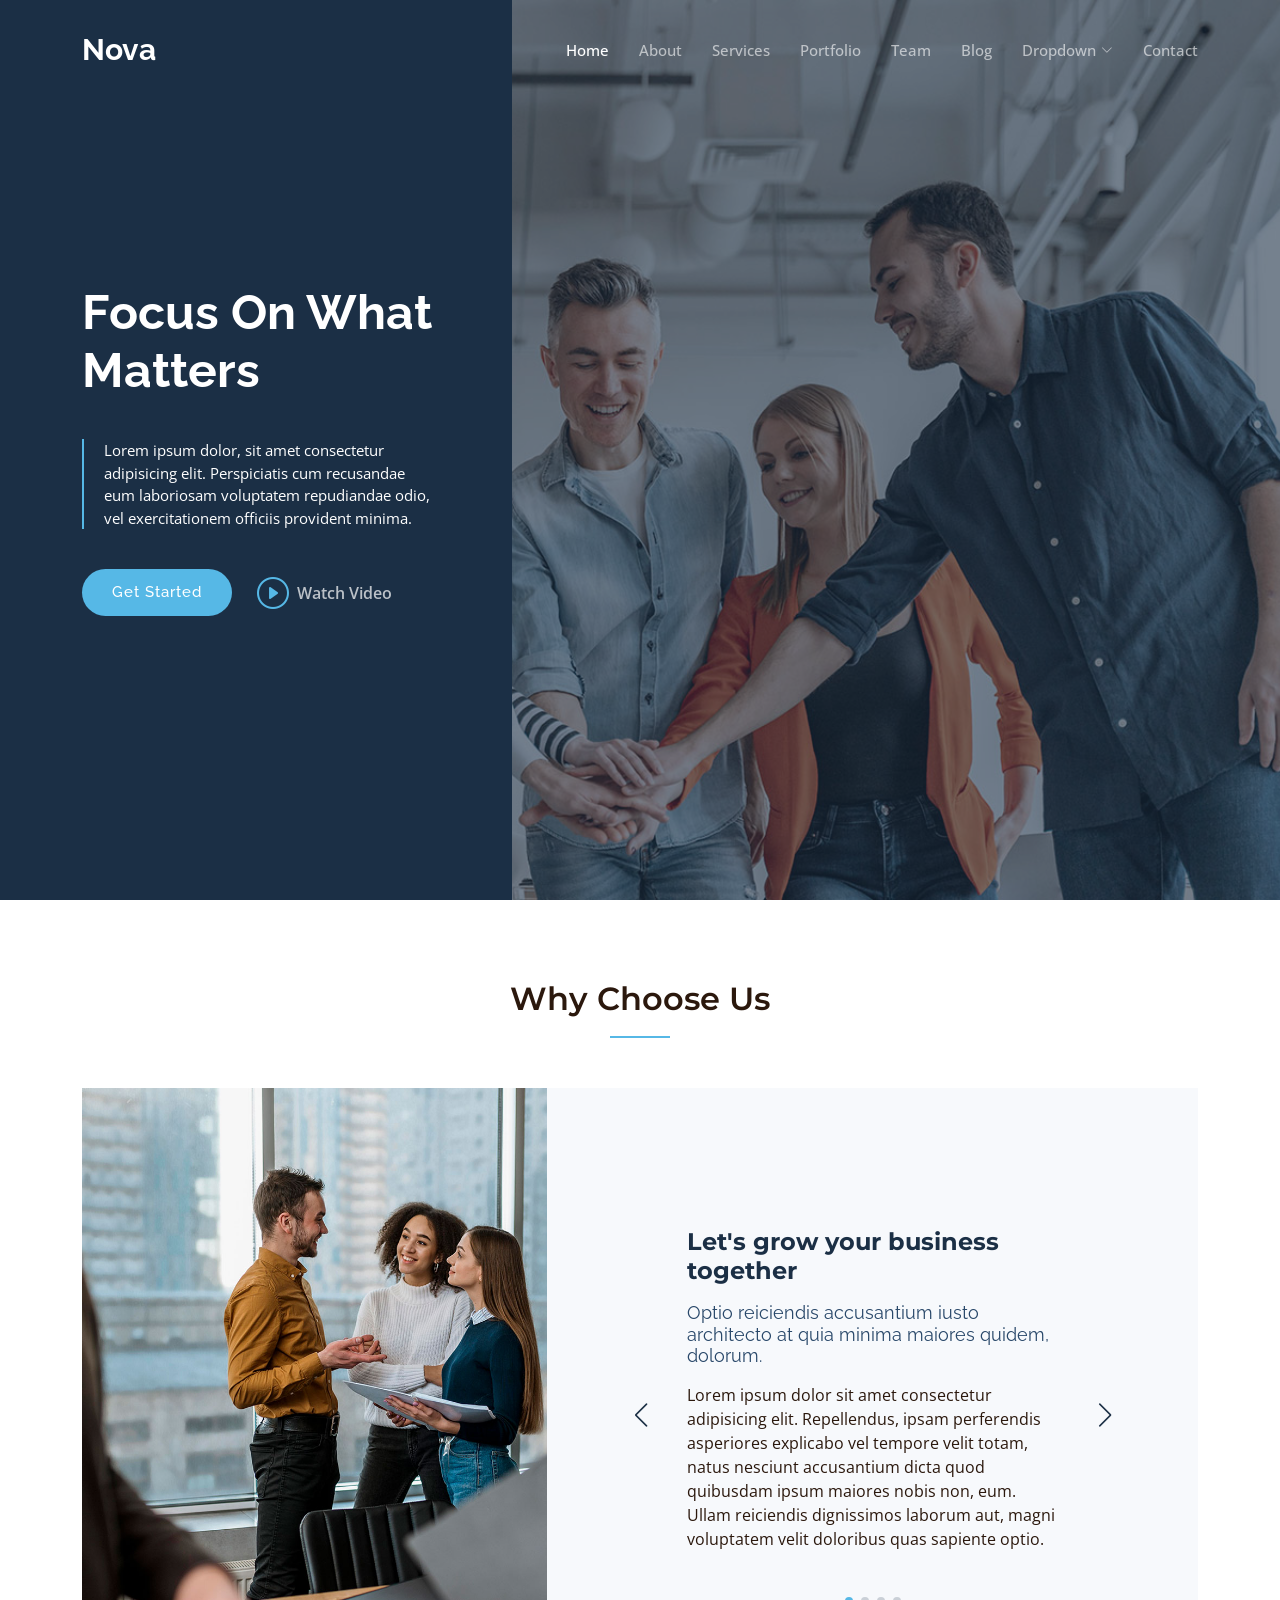
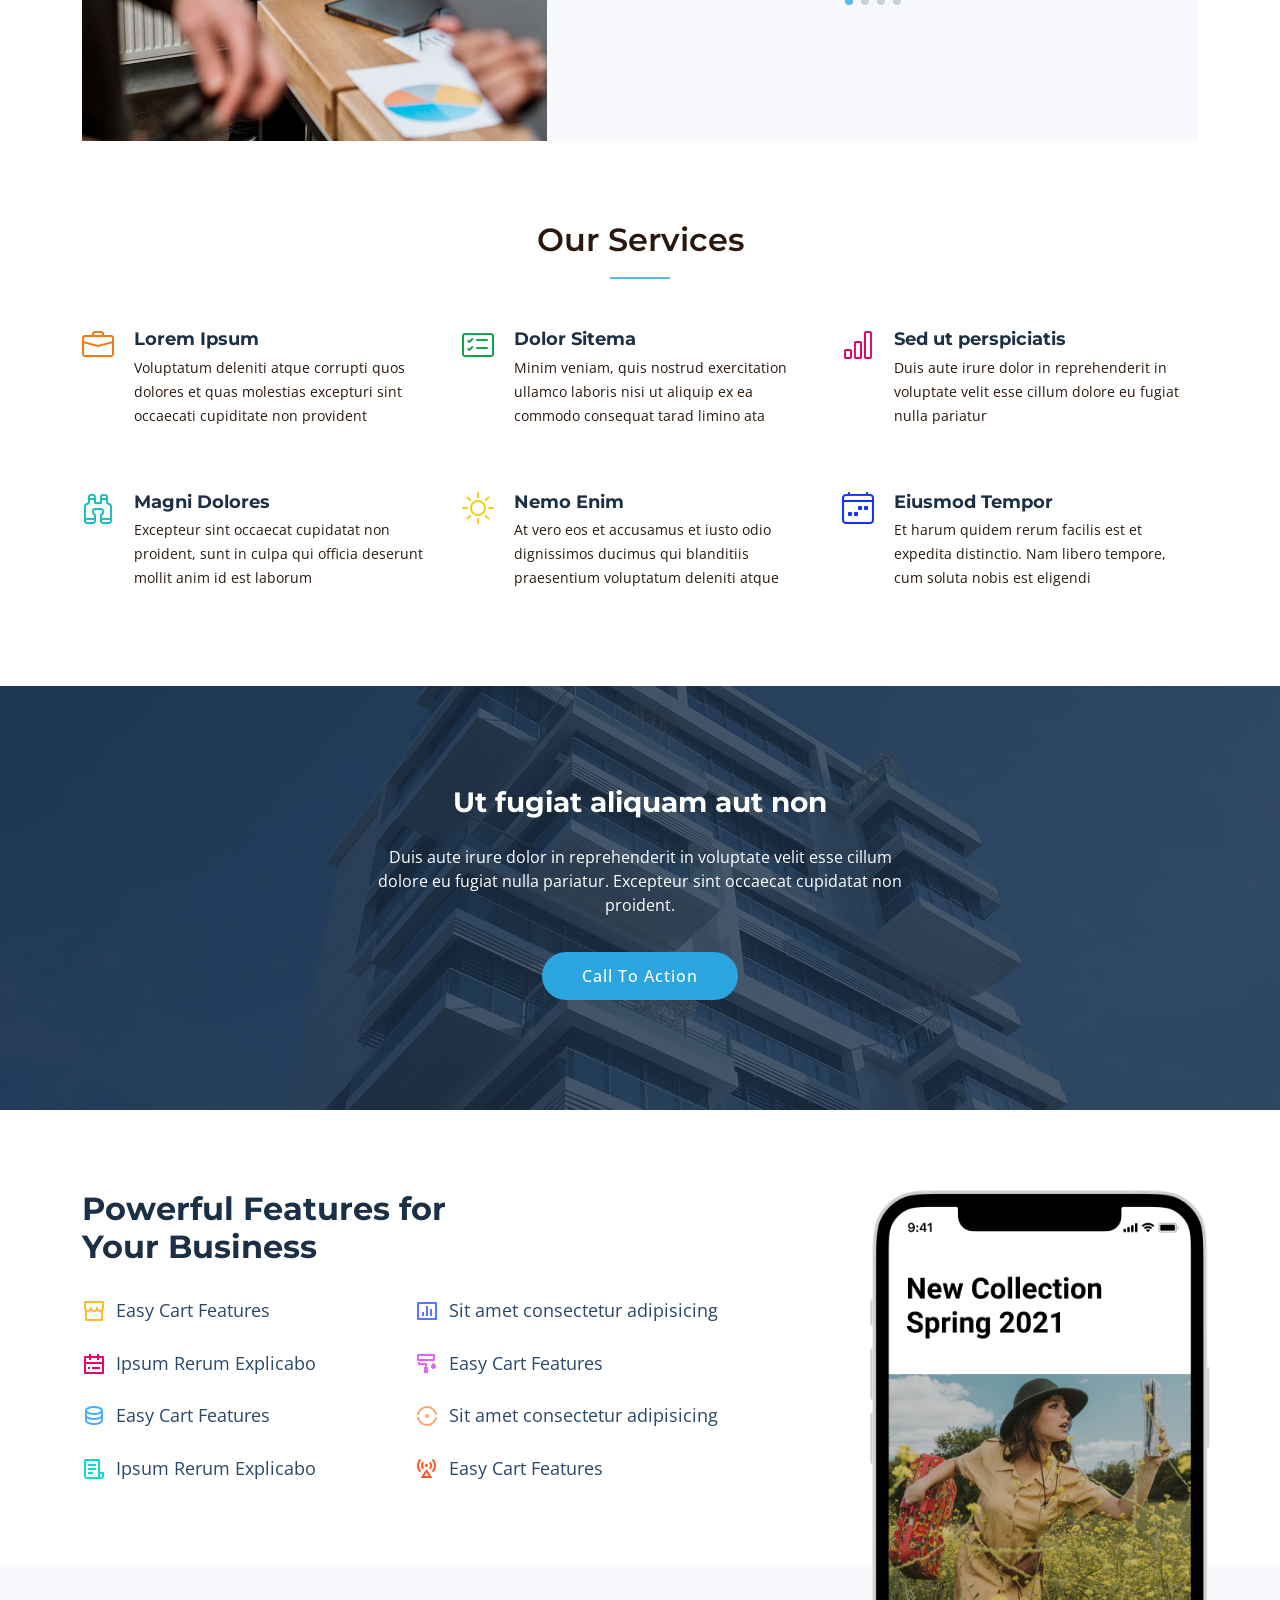
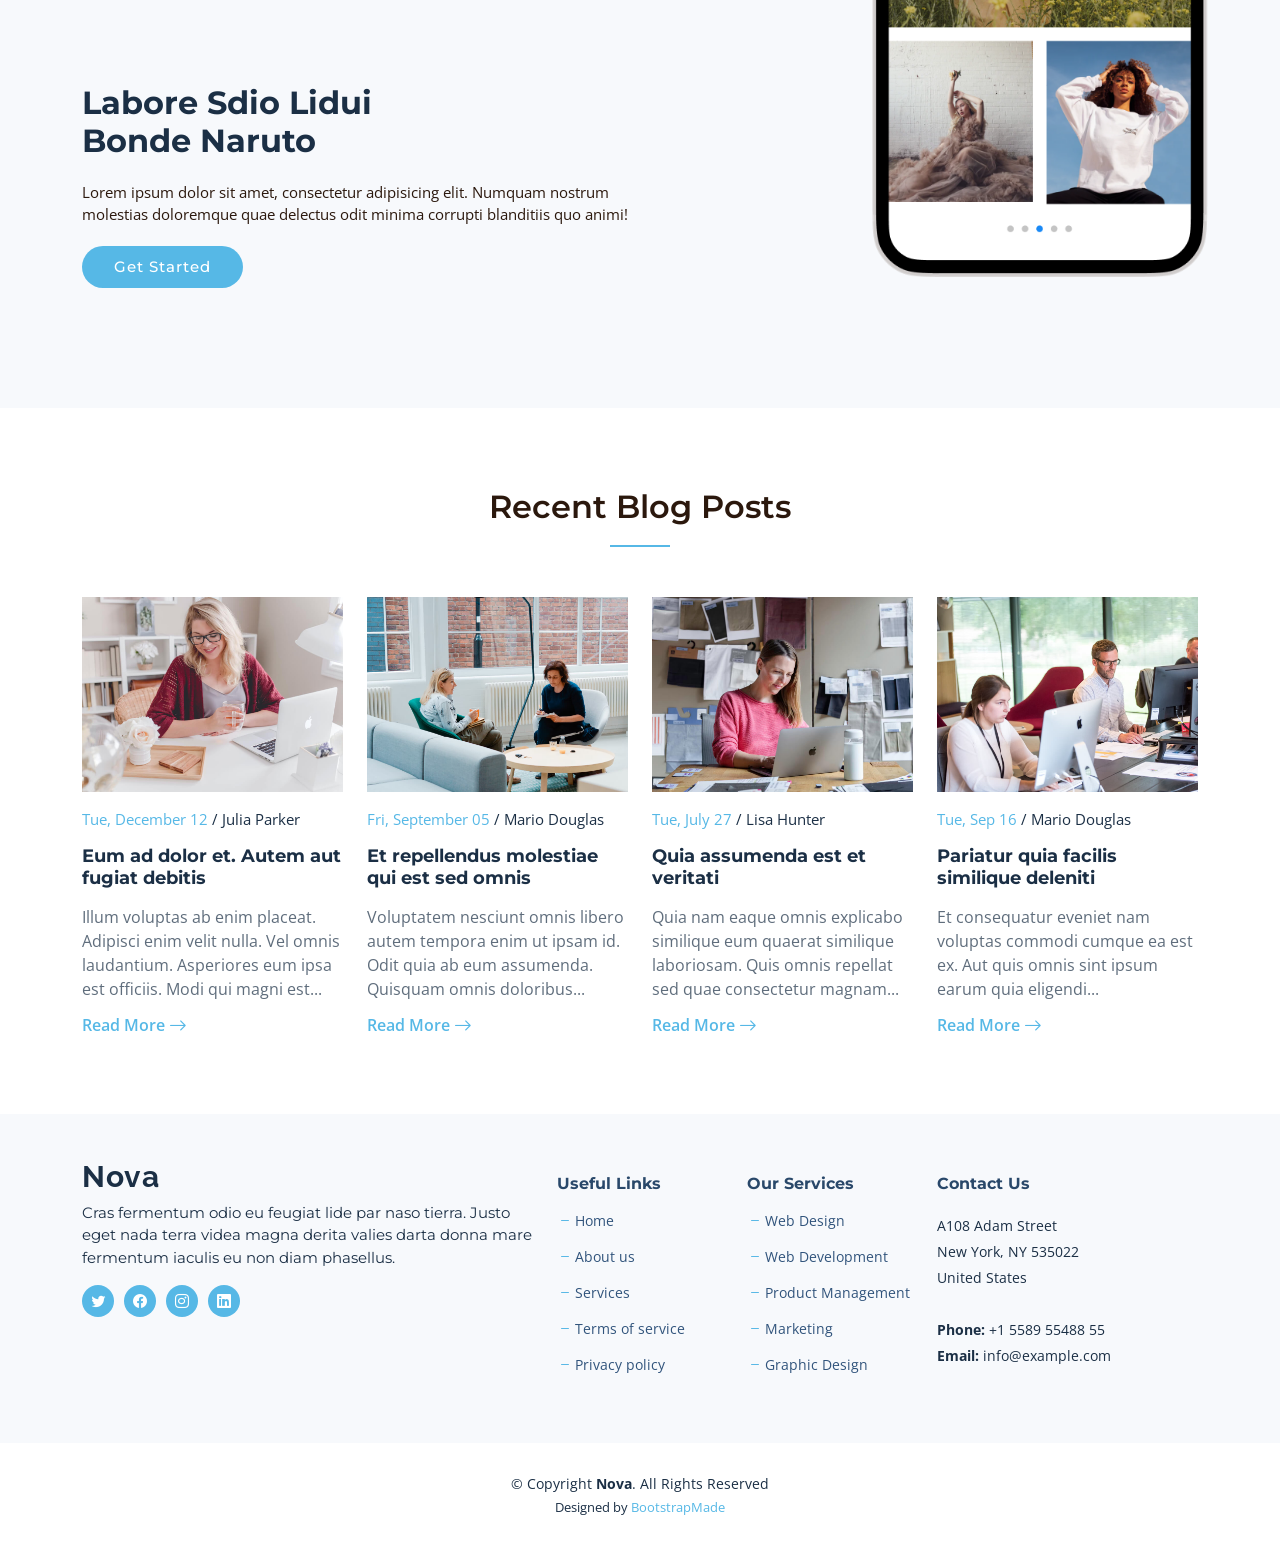
==== commit d59cb82b: "change the "why us" bug" ====
--- a/index.html
+++ b/index.html
@@ -5,7 +5,7 @@
   <meta charset="utf-8">
   <meta content="width=device-width, initial-scale=1.0" name="viewport">
 
-  <title>Gp Bootstrap Template - Index</title>
+  <title>Nova Bootstrap Template - Index</title>
   <meta content="" name="description">
   <meta content="" name="keywords">
 
@@ -14,778 +14,449 @@
   <link href="assets/img/apple-touch-icon.png" rel="apple-touch-icon">
 
   <!-- Google Fonts -->
-  <link href="https://fonts.googleapis.com/css?family=Open+Sans:300,300i,400,400i,600,600i,700,700i|Raleway:300,300i,400,400i,500,500i,600,600i,700,700i|Poppins:300,300i,400,400i,500,500i,600,600i,700,700i" rel="stylesheet">
+  <link rel="preconnect" href="https://fonts.googleapis.com">
+  <link rel="preconnect" href="https://fonts.gstatic.com" crossorigin>
+  <link href="https://fonts.googleapis.com/css2?family=Open+Sans:ital,wght@0,300;0,400;0,500;0,600;0,700;1,300;1,400;1,600;1,700&family=Montserrat:ital,wght@0,300;0,400;0,500;0,600;0,700;1,300;1,400;1,500;1,600;1,700&family=Raleway:ital,wght@0,300;0,400;0,500;0,600;0,700;1,300;1,400;1,500;1,600;1,700&display=swap" rel="stylesheet">
 
   <!-- Vendor CSS Files -->
-  <link href="assets/vendor/aos/aos.css" rel="stylesheet">
   <link href="assets/vendor/bootstrap/css/bootstrap.min.css" rel="stylesheet">
   <link href="assets/vendor/bootstrap-icons/bootstrap-icons.css" rel="stylesheet">
-  <link href="assets/vendor/boxicons/css/boxicons.min.css" rel="stylesheet">
+  <link href="assets/vendor/aos/aos.css" rel="stylesheet">
   <link href="assets/vendor/glightbox/css/glightbox.min.css" rel="stylesheet">
+  <link href="assets/vendor/swiper/swiper-bundle.min.css" rel="stylesheet">
   <link href="assets/vendor/remixicon/remixicon.css" rel="stylesheet">
-  <link href="assets/vendor/swiper/swiper-bundle.min.css" rel="stylesheet">
 
   <!-- Template Main CSS File -->
-  <link href="assets/css/style.css" rel="stylesheet">
+  <link href="assets/css/main.css" rel="stylesheet">
 
   <!-- =======================================================
-  * Template Name: Gp
+  * Template Name: Nova
   * Updated: Jul 27 2023 with Bootstrap v5.3.1
-  * Template URL: https://bootstrapmade.com/gp-free-multipurpose-html-bootstrap-template/
+  * Template URL: https://bootstrapmade.com/nova-bootstrap-business-template/
   * Author: BootstrapMade.com
   * License: https://bootstrapmade.com/license/
   ======================================================== -->
 </head>
 
-<body>
+<body class="page-index">
 
   <!-- ======= Header ======= -->
-  <header id="header" class="fixed-top ">
-    <div class="container d-flex align-items-center justify-content-lg-between">
-
-      <h1 class="logo me-auto me-lg-0"><a href="index.html">Gp<span>.</span></a></h1>
-      <!-- Uncomment below if you prefer to use an image logo -->
-      <!-- <a href="index.html" class="logo me-auto me-lg-0"><img src="assets/img/logo.png" alt="" class="img-fluid"></a>-->
-
-      <nav id="navbar" class="navbar order-last order-lg-0">
+  <header id="header" class="header d-flex align-items-center fixed-top">
+    <div class="container-fluid container-xl d-flex align-items-center justify-content-between">
+
+      <a href="index.html" class="logo d-flex align-items-center">
+        <!-- Uncomment the line below if you also wish to use an image logo -->
+        <!-- <img src="assets/img/logo.png" alt=""> -->
+        <h1 class="d-flex align-items-center">Nova</h1>
+      </a>
+
+      <i class="mobile-nav-toggle mobile-nav-show bi bi-list"></i>
+      <i class="mobile-nav-toggle mobile-nav-hide d-none bi bi-x"></i>
+
+      <nav id="navbar" class="navbar">
         <ul>
-          <li><a class="nav-link scrollto active" href="#hero">Home</a></li>
-          <li><a class="nav-link scrollto" href="#about">About</a></li>
-          <li><a class="nav-link scrollto" href="#services">Services</a></li>
-          <li><a class="nav-link scrollto " href="#portfolio">Portfolio</a></li>
-          <li><a class="nav-link scrollto" href="#team">Team</a></li>
-          <li class="dropdown"><a href="#"><span>Drop Down</span> <i class="bi bi-chevron-down"></i></a>
+          <li><a href="index.html" class="active">Home</a></li>
+          <li><a href="about.html">About</a></li>
+          <li><a href="services.html">Services</a></li>
+          <li><a href="portfolio.html">Portfolio</a></li>
+          <li><a href="team.html">Team</a></li>
+          <li><a href="blog.html">Blog</a></li>
+          <li class="dropdown"><a href="#"><span>Dropdown</span> <i class="bi bi-chevron-down dropdown-indicator"></i></a>
             <ul>
-              <li><a href="#">Drop Down 1</a></li>
-              <li class="dropdown"><a href="#"><span>Deep Drop Down</span> <i class="bi bi-chevron-right"></i></a>
+              <li><a href="#">Dropdown 1</a></li>
+              <li class="dropdown"><a href="#"><span>Deep Dropdown</span> <i class="bi bi-chevron-down dropdown-indicator"></i></a>
                 <ul>
-                  <li><a href="#">Deep Drop Down 1</a></li>
-                  <li><a href="#">Deep Drop Down 2</a></li>
-                  <li><a href="#">Deep Drop Down 3</a></li>
-                  <li><a href="#">Deep Drop Down 4</a></li>
-                  <li><a href="#">Deep Drop Down 5</a></li>
+                  <li><a href="#">Deep Dropdown 1</a></li>
+                  <li><a href="#">Deep Dropdown 2</a></li>
+                  <li><a href="#">Deep Dropdown 3</a></li>
+                  <li><a href="#">Deep Dropdown 4</a></li>
+                  <li><a href="#">Deep Dropdown 5</a></li>
                 </ul>
               </li>
-              <li><a href="#">Drop Down 2</a></li>
-              <li><a href="#">Drop Down 3</a></li>
-              <li><a href="#">Drop Down 4</a></li>
+              <li><a href="#">Dropdown 2</a></li>
+              <li><a href="#">Dropdown 3</a></li>
+              <li><a href="#">Dropdown 4</a></li>
             </ul>
           </li>
-          <li><a class="nav-link scrollto" href="#contact">Contact</a></li>
+          <li><a href="contact.html">Contact</a></li>
         </ul>
-        <i class="bi bi-list mobile-nav-toggle"></i>
       </nav><!-- .navbar -->
-
-      <a href="#about" class="get-started-btn scrollto">Get Started</a>
 
     </div>
   </header><!-- End Header -->
 
   <!-- ======= Hero Section ======= -->
-  <section id="hero" class="d-flex align-items-center justify-content-center">
-    <div class="container" data-aos="fade-up">
-
-      <div class="row justify-content-center" data-aos="fade-up" data-aos-delay="150">
-        <div class="col-xl-6 col-lg-8">
-          <h1>Powerful Digital Solutions With Gp<span>.</span></h1>
-          <h2>We are team of talented digital marketers</h2>
-        </div>
-      </div>
-
-      <div class="row gy-4 mt-5 justify-content-center" data-aos="zoom-in" data-aos-delay="250">
-        <div class="col-xl-2 col-md-4">
-          <div class="icon-box">
-            <i class="ri-store-line"></i>
-            <h3><a href="">Lorem Ipsum</a></h3>
-          </div>
-        </div>
-        <div class="col-xl-2 col-md-4">
-          <div class="icon-box">
-            <i class="ri-bar-chart-box-line"></i>
-            <h3><a href="">Dolor Sitema</a></h3>
-          </div>
-        </div>
-        <div class="col-xl-2 col-md-4">
-          <div class="icon-box">
-            <i class="ri-calendar-todo-line"></i>
-            <h3><a href="">Sedare Perspiciatis</a></h3>
-          </div>
-        </div>
-        <div class="col-xl-2 col-md-4">
-          <div class="icon-box">
-            <i class="ri-paint-brush-line"></i>
-            <h3><a href="">Magni Dolores</a></h3>
-          </div>
-        </div>
-        <div class="col-xl-2 col-md-4">
-          <div class="icon-box">
-            <i class="ri-database-2-line"></i>
-            <h3><a href="">Nemos Enimade</a></h3>
-          </div>
-        </div>
-      </div>
-
+  <section id="hero" class="hero d-flex align-items-center">
+    <div class="container">
+      <div class="row">
+        <div class="col-xl-4">
+          <h2 data-aos="fade-up">Focus On What Matters</h2>
+          <blockquote data-aos="fade-up" data-aos-delay="100">
+            <p>Lorem ipsum dolor, sit amet consectetur adipisicing elit. Perspiciatis cum recusandae eum laboriosam voluptatem repudiandae odio, vel exercitationem officiis provident minima. </p>
+          </blockquote>
+          <div class="d-flex" data-aos="fade-up" data-aos-delay="200">
+            <a href="#why-us" class="btn-get-started">Get Started</a>
+            <a href="https://www.youtube.com/watch?v=LXb3EKWsInQ" class="glightbox btn-watch-video d-flex align-items-center"><i class="bi bi-play-circle"></i><span>Watch Video</span></a>
+          </div>
+
+        </div>
+      </div>
     </div>
-  </section><!-- End Hero -->
+  </section><!-- End Hero Section -->
 
   <main id="main">
 
-    <!-- ======= About Section ======= -->
-    <section id="about" class="about">
+    <!-- ======= Why Choose Us Section ======= -->
+    <section id="why-us" class="why-us">
       <div class="container" data-aos="fade-up">
 
-        <div class="row">
-          <div class="col-lg-6 order-1 order-lg-2" data-aos="fade-left" data-aos-delay="100">
-            <img src="assets/img/about.jpg" class="img-fluid" alt="">
-          </div>
-          <div class="col-lg-6 pt-4 pt-lg-0 order-2 order-lg-1 content" data-aos="fade-right" data-aos-delay="100">
-            <h3>Voluptatem dignissimos provident quasi corporis voluptates sit assumenda.</h3>
-            <p class="fst-italic">
-              Lorem ipsum dolor sit amet, consectetur adipiscing elit, sed do eiusmod tempor incididunt ut labore et dolore
-              magna aliqua.
-            </p>
-            <ul>
-              <li><i class="ri-check-double-line"></i> Ullamco laboris nisi ut aliquip ex ea commodo consequat.</li>
-              <li><i class="ri-check-double-line"></i> Duis aute irure dolor in reprehenderit in voluptate velit.</li>
-              <li><i class="ri-check-double-line"></i> Ullamco laboris nisi ut aliquip ex ea commodo consequat. Duis aute irure dolor in reprehenderit in voluptate trideta storacalaperda mastiro dolore eu fugiat nulla pariatur.</li>
-            </ul>
-            <p>
-              Ullamco laboris nisi ut aliquip ex ea commodo consequat. Duis aute irure dolor in reprehenderit in voluptate
-              velit esse cillum dolore eu fugiat nulla pariatur. Excepteur sint occaecat cupidatat non proident
-            </p>
-          </div>
-        </div>
-
-      </div>
-    </section><!-- End About Section -->
-
-    <!-- ======= Clients Section ======= -->
-    <section id="clients" class="clients">
-      <div class="container" data-aos="zoom-in">
-
-        <div class="clients-slider swiper">
-          <div class="swiper-wrapper align-items-center">
-            <div class="swiper-slide"><img src="assets/img/clients/client-1.png" class="img-fluid" alt=""></div>
-            <div class="swiper-slide"><img src="assets/img/clients/client-2.png" class="img-fluid" alt=""></div>
-            <div class="swiper-slide"><img src="assets/img/clients/client-3.png" class="img-fluid" alt=""></div>
-            <div class="swiper-slide"><img src="assets/img/clients/client-4.png" class="img-fluid" alt=""></div>
-            <div class="swiper-slide"><img src="assets/img/clients/client-5.png" class="img-fluid" alt=""></div>
-            <div class="swiper-slide"><img src="assets/img/clients/client-6.png" class="img-fluid" alt=""></div>
-            <div class="swiper-slide"><img src="assets/img/clients/client-7.png" class="img-fluid" alt=""></div>
-            <div class="swiper-slide"><img src="assets/img/clients/client-8.png" class="img-fluid" alt=""></div>
-          </div>
-          <div class="swiper-pagination"></div>
-        </div>
-
-      </div>
-    </section><!-- End Clients Section -->
+        <div class="section-header">
+          <h2>Why Choose Us</h2>
+
+        </div>
+
+        <div class="row g-0" data-aos="fade-up" data-aos-delay="200">
+
+          <div class="col-xl-5 img-bg" style="background-image: url('assets/img/why-us-bg.jpg')"></div>
+          <div class="col-xl-7 slides  position-relative">
+
+            <div class="slides-1 swiper">
+              <div class="swiper-wrapper">
+
+                <div class="swiper-slide">
+                  <div class="item">
+                    <h3 class="mb-3">Let's grow your business together</h3>
+                    <h4 class="mb-3">Optio reiciendis accusantium iusto architecto at quia minima maiores quidem, dolorum.</h4>
+                    <p>Lorem ipsum dolor sit amet consectetur adipisicing elit. Repellendus, ipsam perferendis asperiores explicabo vel tempore velit totam, natus nesciunt accusantium dicta quod quibusdam ipsum maiores nobis non, eum. Ullam reiciendis dignissimos laborum aut, magni voluptatem velit doloribus quas sapiente optio.</p>
+                  </div>
+                </div><!-- End slide item -->
+
+                <div class="swiper-slide">
+                  <div class="item">
+                    <h3 class="mb-3">Unde perspiciatis ut repellat dolorem</h3>
+                    <h4 class="mb-3">Amet cumque nam sed voluptas doloribus iusto. Dolorem eos aliquam quis.</h4>
+                    <p>Dolorem quia fuga consectetur voluptatem. Earum consequatur nulla maxime necessitatibus cum accusamus. Voluptatem dolorem ut numquam dolorum delectus autem veritatis facilis. Et ea ut repellat ea. Facere est dolores fugiat dolor.</p>
+                  </div>
+                </div><!-- End slide item -->
+
+                <div class="swiper-slide">
+                  <div class="item">
+                    <h3 class="mb-3">Aliquid non alias minus</h3>
+                    <h4 class="mb-3">Necessitatibus voluptatibus explicabo dolores a vitae voluptatum.</h4>
+                    <p>Neque voluptates aut. Soluta aut perspiciatis porro deserunt. Voluptate ut itaque velit. Aut consectetur voluptatem aspernatur sequi sit laborum. Voluptas enim dolorum fugiat aut.</p>
+                  </div>
+                </div><!-- End slide item -->
+
+                <div class="swiper-slide">
+                  <div class="item">
+                    <h3 class="mb-3">Necessitatibus suscipit non voluptatem quibusdam</h3>
+                    <h4 class="mb-3">Tempora quos est ut quia adipisci ut voluptas. Deleniti laborum soluta nihil est. Eum similique neque autem ut.</h4>
+                    <p>Ut rerum et autem vel. Et rerum molestiae aut sit vel incidunt sit at voluptatem. Saepe dolorem et sed voluptate impedit. Ad et qui sint at qui animi animi rerum.</p>
+                  </div>
+                </div><!-- End slide item -->
+
+              </div>
+              <div class="swiper-pagination"></div>
+            </div>
+            <div class="swiper-button-prev"></div>
+            <div class="swiper-button-next"></div>
+          </div>
+
+        </div>
+
+      </div>
+    </section><!-- End Why Choose Us Section -->
+
+    <!-- ======= Our Services Section ======= -->
+    <section id="services-list" class="services-list">
+      <div class="container" data-aos="fade-up">
+
+        <div class="section-header">
+          <h2>Our Services</h2>
+
+        </div>
+
+        <div class="row gy-5">
+
+          <div class="col-lg-4 col-md-6 service-item d-flex" data-aos="fade-up" data-aos-delay="100">
+            <div class="icon flex-shrink-0"><i class="bi bi-briefcase" style="color: #f57813;"></i></div>
+            <div>
+              <h4 class="title"><a href="#" class="stretched-link">Lorem Ipsum</a></h4>
+              <p class="description">Voluptatum deleniti atque corrupti quos dolores et quas molestias excepturi sint occaecati cupiditate non provident</p>
+            </div>
+          </div>
+          <!-- End Service Item -->
+
+          <div class="col-lg-4 col-md-6 service-item d-flex" data-aos="fade-up" data-aos-delay="200">
+            <div class="icon flex-shrink-0"><i class="bi bi-card-checklist" style="color: #15a04a;"></i></div>
+            <div>
+              <h4 class="title"><a href="#" class="stretched-link">Dolor Sitema</a></h4>
+              <p class="description">Minim veniam, quis nostrud exercitation ullamco laboris nisi ut aliquip ex ea commodo consequat tarad limino ata</p>
+            </div>
+          </div><!-- End Service Item -->
+
+          <div class="col-lg-4 col-md-6 service-item d-flex" data-aos="fade-up" data-aos-delay="300">
+            <div class="icon flex-shrink-0"><i class="bi bi-bar-chart" style="color: #d90769;"></i></div>
+            <div>
+              <h4 class="title"><a href="#" class="stretched-link">Sed ut perspiciatis</a></h4>
+              <p class="description">Duis aute irure dolor in reprehenderit in voluptate velit esse cillum dolore eu fugiat nulla pariatur</p>
+            </div>
+          </div><!-- End Service Item -->
+
+          <div class="col-lg-4 col-md-6 service-item d-flex" data-aos="fade-up" data-aos-delay="400">
+            <div class="icon flex-shrink-0"><i class="bi bi-binoculars" style="color: #15bfbc;"></i></div>
+            <div>
+              <h4 class="title"><a href="#" class="stretched-link">Magni Dolores</a></h4>
+              <p class="description">Excepteur sint occaecat cupidatat non proident, sunt in culpa qui officia deserunt mollit anim id est laborum</p>
+            </div>
+          </div><!-- End Service Item -->
+
+          <div class="col-lg-4 col-md-6 service-item d-flex" data-aos="fade-up" data-aos-delay="500">
+            <div class="icon flex-shrink-0"><i class="bi bi-brightness-high" style="color: #f5cf13;"></i></div>
+            <div>
+              <h4 class="title"><a href="#" class="stretched-link">Nemo Enim</a></h4>
+              <p class="description">At vero eos et accusamus et iusto odio dignissimos ducimus qui blanditiis praesentium voluptatum deleniti atque</p>
+            </div>
+          </div><!-- End Service Item -->
+
+          <div class="col-lg-4 col-md-6 service-item d-flex" data-aos="fade-up" data-aos-delay="600">
+            <div class="icon flex-shrink-0"><i class="bi bi-calendar4-week" style="color: #1335f5;"></i></div>
+            <div>
+              <h4 class="title"><a href="#" class="stretched-link">Eiusmod Tempor</a></h4>
+              <p class="description">Et harum quidem rerum facilis est et expedita distinctio. Nam libero tempore, cum soluta nobis est eligendi</p>
+            </div>
+          </div><!-- End Service Item -->
+
+        </div>
+
+      </div>
+    </section><!-- End Our Services Section -->
+
+    <!-- ======= Call To Action Section ======= -->
+    <section id="call-to-action" class="call-to-action">
+      <div class="container" data-aos="fade-up">
+        <div class="row justify-content-center">
+          <div class="col-lg-6 text-center">
+            <h3>Ut fugiat aliquam aut non</h3>
+            <p>Duis aute irure dolor in reprehenderit in voluptate velit esse cillum dolore eu fugiat nulla pariatur. Excepteur sint occaecat cupidatat non proident.</p>
+            <a class="cta-btn" href="#">Call To Action</a>
+          </div>
+        </div>
+
+      </div>
+    </section><!-- End Call To Action Section -->
 
     <!-- ======= Features Section ======= -->
     <section id="features" class="features">
+
       <div class="container" data-aos="fade-up">
-
         <div class="row">
-          <div class="image col-lg-6" style='background-image: url("assets/img/features.jpg");' data-aos="fade-right"></div>
-          <div class="col-lg-6" data-aos="fade-left" data-aos-delay="100">
-            <div class="icon-box mt-5 mt-lg-0" data-aos="zoom-in" data-aos-delay="150">
-              <i class="bx bx-receipt"></i>
-              <h4>Est labore ad</h4>
-              <p>Consequuntur sunt aut quasi enim aliquam quae harum pariatur laboris nisi ut aliquip</p>
-            </div>
-            <div class="icon-box mt-5" data-aos="zoom-in" data-aos-delay="150">
-              <i class="bx bx-cube-alt"></i>
-              <h4>Harum esse qui</h4>
-              <p>Excepteur sint occaecat cupidatat non proident, sunt in culpa qui officia deserunt</p>
-            </div>
-            <div class="icon-box mt-5" data-aos="zoom-in" data-aos-delay="150">
-              <i class="bx bx-images"></i>
-              <h4>Aut occaecati</h4>
-              <p>Aut suscipit aut cum nemo deleniti aut omnis. Doloribus ut maiores omnis facere</p>
-            </div>
-            <div class="icon-box mt-5" data-aos="zoom-in" data-aos-delay="150">
-              <i class="bx bx-shield"></i>
-              <h4>Beatae veritatis</h4>
-              <p>Expedita veritatis consequuntur nihil tempore laudantium vitae denat pacta</p>
-            </div>
-          </div>
-        </div>
-
-      </div>
+          <div class="col-lg-7" data-aos="fade-up" data-aos-delay="100">
+            <h3>Powerful Features for <br>Your Business</h3>
+
+            <div class="row gy-4">
+
+              <div class="col-md-6">
+                <div class="icon-list d-flex">
+                  <i class="ri-store-line" style="color: #ffbb2c;"></i>
+                  <span>Easy Cart Features</span>
+                </div>
+              </div><!-- End Icon List Item-->
+
+              <div class="col-md-6">
+                <div class="icon-list d-flex">
+                  <i class="ri-bar-chart-box-line" style="color: #5578ff;"></i>
+                  <span>Sit amet consectetur adipisicing</span>
+                </div>
+              </div><!-- End Icon List Item-->
+
+              <div class="col-md-6">
+                <div class="icon-list d-flex">
+                  <i class="ri-calendar-todo-line" style="color: #e80368;"></i>
+                  <span>Ipsum Rerum Explicabo</span>
+                </div>
+              </div><!-- End Icon List Item-->
+
+              <div class="col-md-6">
+                <div class="icon-list d-flex">
+                  <i class="ri-paint-brush-line" style="color: #e361ff;"></i>
+                  <span>Easy Cart Features</span>
+                </div>
+              </div><!-- End Icon List Item-->
+
+              <div class="col-md-6">
+                <div class="icon-list d-flex">
+                  <i class="ri-database-2-line" style="color: #47aeff;"></i>
+                  <span>Easy Cart Features</span>
+                </div>
+              </div><!-- End Icon List Item-->
+
+              <div class="col-md-6">
+                <div class="icon-list d-flex">
+                  <i class="ri-gradienter-line" style="color: #ffa76e;"></i>
+                  <span>Sit amet consectetur adipisicing</span>
+                </div>
+              </div><!-- End Icon List Item-->
+
+              <div class="col-md-6">
+                <div class="icon-list d-flex">
+                  <i class="ri-file-list-3-line" style="color: #11dbcf;"></i>
+                  <span>Ipsum Rerum Explicabo</span>
+                </div>
+              </div><!-- End Icon List Item-->
+
+              <div class="col-md-6">
+                <div class="icon-list d-flex">
+                  <i class="ri-base-station-line" style="color: #ff5828;"></i>
+                  <span>Easy Cart Features</span>
+                </div>
+              </div><!-- End Icon List Item-->
+            </div>
+          </div>
+          <div class="col-lg-5 position-relative" data-aos="fade-up" data-aos-delay="200">
+            <div class="phone-wrap">
+              <img src="assets/img/iphone.png" alt="Image" class="img-fluid">
+            </div>
+          </div>
+        </div>
+
+      </div>
+
+      <div class="details">
+        <div class="container" data-aos="fade-up" data-aos-delay="300">
+          <div class="row">
+            <div class="col-md-6">
+              <h4>Labore Sdio Lidui<br>Bonde Naruto</h4>
+              <p>Lorem ipsum dolor sit amet, consectetur adipisicing elit. Numquam nostrum molestias doloremque quae delectus odit minima corrupti blanditiis quo animi!</p>
+              <a href="#about" class="btn-get-started">Get Started</a>
+            </div>
+          </div>
+
+        </div>
+      </div>
+
     </section><!-- End Features Section -->
 
-    <!-- ======= Services Section ======= -->
-    <section id="services" class="services">
+    <!-- ======= Recent Blog Posts Section ======= -->
+    <section id="recent-posts" class="recent-posts">
       <div class="container" data-aos="fade-up">
 
-        <div class="section-title">
-          <h2>Services</h2>
-          <p>Check our Services</p>
-        </div>
-
-        <div class="row">
-          <div class="col-lg-4 col-md-6 d-flex align-items-stretch" data-aos="zoom-in" data-aos-delay="100">
-            <div class="icon-box">
-              <div class="icon"><i class="bx bxl-dribbble"></i></div>
-              <h4><a href="">Lorem Ipsum</a></h4>
-              <p>Voluptatum deleniti atque corrupti quos dolores et quas molestias excepturi</p>
-            </div>
-          </div>
-
-          <div class="col-lg-4 col-md-6 d-flex align-items-stretch mt-4 mt-md-0" data-aos="zoom-in" data-aos-delay="200">
-            <div class="icon-box">
-              <div class="icon"><i class="bx bx-file"></i></div>
-              <h4><a href="">Sed ut perspiciatis</a></h4>
-              <p>Duis aute irure dolor in reprehenderit in voluptate velit esse cillum dolore</p>
-            </div>
-          </div>
-
-          <div class="col-lg-4 col-md-6 d-flex align-items-stretch mt-4 mt-lg-0" data-aos="zoom-in" data-aos-delay="300">
-            <div class="icon-box">
-              <div class="icon"><i class="bx bx-tachometer"></i></div>
-              <h4><a href="">Magni Dolores</a></h4>
-              <p>Excepteur sint occaecat cupidatat non proident, sunt in culpa qui officia</p>
-            </div>
-          </div>
-
-          <div class="col-lg-4 col-md-6 d-flex align-items-stretch mt-4" data-aos="zoom-in" data-aos-delay="100">
-            <div class="icon-box">
-              <div class="icon"><i class="bx bx-world"></i></div>
-              <h4><a href="">Nemo Enim</a></h4>
-              <p>At vero eos et accusamus et iusto odio dignissimos ducimus qui blanditiis</p>
-            </div>
-          </div>
-
-          <div class="col-lg-4 col-md-6 d-flex align-items-stretch mt-4" data-aos="zoom-in" data-aos-delay="200">
-            <div class="icon-box">
-              <div class="icon"><i class="bx bx-slideshow"></i></div>
-              <h4><a href="">Dele cardo</a></h4>
-              <p>Quis consequatur saepe eligendi voluptatem consequatur dolor consequuntur</p>
-            </div>
-          </div>
-
-          <div class="col-lg-4 col-md-6 d-flex align-items-stretch mt-4" data-aos="zoom-in" data-aos-delay="300">
-            <div class="icon-box">
-              <div class="icon"><i class="bx bx-arch"></i></div>
-              <h4><a href="">Divera don</a></h4>
-              <p>Modi nostrum vel laborum. Porro fugit error sit minus sapiente sit aspernatur</p>
-            </div>
-          </div>
-
-        </div>
-
-      </div>
-    </section><!-- End Services Section -->
-
-    <!-- ======= Cta Section ======= -->
-    <section id="cta" class="cta">
-      <div class="container" data-aos="zoom-in">
-
-        <div class="text-center">
-          <h3>Call To Action</h3>
-          <p> Duis aute irure dolor in reprehenderit in voluptate velit esse cillum dolore eu fugiat nulla pariatur. Excepteur sint occaecat cupidatat non proident, sunt in culpa qui officia deserunt mollit anim id est laborum.</p>
-          <a class="cta-btn" href="#">Call To Action</a>
-        </div>
-
-      </div>
-    </section><!-- End Cta Section -->
-
-    <!-- ======= Portfolio Section ======= -->
-    <section id="portfolio" class="portfolio">
-      <div class="container" data-aos="fade-up">
-
-        <div class="section-title">
-          <h2>Portfolio</h2>
-          <p>Check our Portfolio</p>
-        </div>
-
-        <div class="row" data-aos="fade-up" data-aos-delay="100">
-          <div class="col-lg-12 d-flex justify-content-center">
-            <ul id="portfolio-flters">
-              <li data-filter="*" class="filter-active">All</li>
-              <li data-filter=".filter-app">App</li>
-              <li data-filter=".filter-card">Card</li>
-              <li data-filter=".filter-web">Web</li>
-            </ul>
-          </div>
-        </div>
-
-        <div class="row portfolio-container" data-aos="fade-up" data-aos-delay="200">
-
-          <div class="col-lg-4 col-md-6 portfolio-item filter-app">
-            <div class="portfolio-wrap">
-              <img src="assets/img/portfolio/portfolio-1.jpg" class="img-fluid" alt="">
-              <div class="portfolio-info">
-                <h4>App 1</h4>
-                <p>App</p>
-                <div class="portfolio-links">
-                  <a href="assets/img/portfolio/portfolio-1.jpg" data-gallery="portfolioGallery" class="portfolio-lightbox" title="App 1"><i class="bx bx-plus"></i></a>
-                  <a href="portfolio-details.html" title="More Details"><i class="bx bx-link"></i></a>
-                </div>
+        <div class="section-header">
+          <h2>Recent Blog Posts</h2>
+
+        </div>
+
+        <div class="row gy-5">
+
+          <div class="col-xl-3 col-md-6" data-aos="fade-up" data-aos-delay="100">
+            <div class="post-box">
+              <div class="post-img"><img src="assets/img/blog/blog-1.jpg" class="img-fluid" alt=""></div>
+              <div class="meta">
+                <span class="post-date">Tue, December 12</span>
+                <span class="post-author"> / Julia Parker</span>
               </div>
-            </div>
-          </div>
-
-          <div class="col-lg-4 col-md-6 portfolio-item filter-web">
-            <div class="portfolio-wrap">
-              <img src="assets/img/portfolio/portfolio-2.jpg" class="img-fluid" alt="">
-              <div class="portfolio-info">
-                <h4>Web 3</h4>
-                <p>Web</p>
-                <div class="portfolio-links">
-                  <a href="assets/img/portfolio/portfolio-2.jpg" data-gallery="portfolioGallery" class="portfolio-lightbox" title="Web 3"><i class="bx bx-plus"></i></a>
-                  <a href="portfolio-details.html" title="More Details"><i class="bx bx-link"></i></a>
-                </div>
+              <h3 class="post-title">Eum ad dolor et. Autem aut fugiat debitis</h3>
+              <p>Illum voluptas ab enim placeat. Adipisci enim velit nulla. Vel omnis laudantium. Asperiores eum ipsa est officiis. Modi qui magni est...</p>
+              <a href="blog-details.html" class="readmore stretched-link"><span>Read More</span><i class="bi bi-arrow-right"></i></a>
+            </div>
+          </div>
+
+          <div class="col-xl-3 col-md-6" data-aos="fade-up" data-aos-delay="200">
+            <div class="post-box">
+              <div class="post-img"><img src="assets/img/blog/blog-2.jpg" class="img-fluid" alt=""></div>
+              <div class="meta">
+                <span class="post-date">Fri, September 05</span>
+                <span class="post-author"> / Mario Douglas</span>
               </div>
-            </div>
-          </div>
-
-          <div class="col-lg-4 col-md-6 portfolio-item filter-app">
-            <div class="portfolio-wrap">
-              <img src="assets/img/portfolio/portfolio-3.jpg" class="img-fluid" alt="">
-              <div class="portfolio-info">
-                <h4>App 2</h4>
-                <p>App</p>
-                <div class="portfolio-links">
-                  <a href="assets/img/portfolio/portfolio-3.jpg" data-gallery="portfolioGallery" class="portfolio-lightbox" title="App 2"><i class="bx bx-plus"></i></a>
-                  <a href="portfolio-details.html" title="More Details"><i class="bx bx-link"></i></a>
-                </div>
+              <h3 class="post-title">Et repellendus molestiae qui est sed omnis</h3>
+              <p>Voluptatem nesciunt omnis libero autem tempora enim ut ipsam id. Odit quia ab eum assumenda. Quisquam omnis doloribus...</p>
+              <a href="blog-details.html" class="readmore stretched-link"><span>Read More</span><i class="bi bi-arrow-right"></i></a>
+            </div>
+          </div>
+
+          <div class="col-xl-3 col-md-6" data-aos="fade-up" data-aos-delay="300">
+            <div class="post-box">
+              <div class="post-img"><img src="assets/img/blog/blog-3.jpg" class="img-fluid" alt=""></div>
+              <div class="meta">
+                <span class="post-date">Tue, July 27</span>
+                <span class="post-author"> / Lisa Hunter</span>
               </div>
-            </div>
-          </div>
-
-          <div class="col-lg-4 col-md-6 portfolio-item filter-card">
-            <div class="portfolio-wrap">
-              <img src="assets/img/portfolio/portfolio-4.jpg" class="img-fluid" alt="">
-              <div class="portfolio-info">
-                <h4>Card 2</h4>
-                <p>Card</p>
-                <div class="portfolio-links">
-                  <a href="assets/img/portfolio/portfolio-4.jpg" data-gallery="portfolioGallery" class="portfolio-lightbox" title="Card 2"><i class="bx bx-plus"></i></a>
-                  <a href="portfolio-details.html" title="More Details"><i class="bx bx-link"></i></a>
-                </div>
+              <h3 class="post-title">Quia assumenda est et veritati</h3>
+              <p>Quia nam eaque omnis explicabo similique eum quaerat similique laboriosam. Quis omnis repellat sed quae consectetur magnam...</p>
+              <a href="blog-details.html" class="readmore stretched-link"><span>Read More</span><i class="bi bi-arrow-right"></i></a>
+            </div>
+          </div>
+
+          <div class="col-xl-3 col-md-6" data-aos="fade-up" data-aos-delay="400">
+            <div class="post-box">
+              <div class="post-img"><img src="assets/img/blog/blog-4.jpg" class="img-fluid" alt=""></div>
+              <div class="meta">
+                <span class="post-date">Tue, Sep 16</span>
+                <span class="post-author"> / Mario Douglas</span>
               </div>
-            </div>
-          </div>
-
-          <div class="col-lg-4 col-md-6 portfolio-item filter-web">
-            <div class="portfolio-wrap">
-              <img src="assets/img/portfolio/portfolio-5.jpg" class="img-fluid" alt="">
-              <div class="portfolio-info">
-                <h4>Web 2</h4>
-                <p>Web</p>
-                <div class="portfolio-links">
-                  <a href="assets/img/portfolio/portfolio-5.jpg" data-gallery="portfolioGallery" class="portfolio-lightbox" title="Web 2"><i class="bx bx-plus"></i></a>
-                  <a href="portfolio-details.html" title="More Details"><i class="bx bx-link"></i></a>
-                </div>
-              </div>
-            </div>
-          </div>
-
-          <div class="col-lg-4 col-md-6 portfolio-item filter-app">
-            <div class="portfolio-wrap">
-              <img src="assets/img/portfolio/portfolio-6.jpg" class="img-fluid" alt="">
-              <div class="portfolio-info">
-                <h4>App 3</h4>
-                <p>App</p>
-                <div class="portfolio-links">
-                  <a href="assets/img/portfolio/portfolio-6.jpg" data-gallery="portfolioGallery" class="portfolio-lightbox" title="App 3"><i class="bx bx-plus"></i></a>
-                  <a href="portfolio-details.html" title="More Details"><i class="bx bx-link"></i></a>
-                </div>
-              </div>
-            </div>
-          </div>
-
-          <div class="col-lg-4 col-md-6 portfolio-item filter-card">
-            <div class="portfolio-wrap">
-              <img src="assets/img/portfolio/portfolio-7.jpg" class="img-fluid" alt="">
-              <div class="portfolio-info">
-                <h4>Card 1</h4>
-                <p>Card</p>
-                <div class="portfolio-links">
-                  <a href="assets/img/portfolio/portfolio-7.jpg" data-gallery="portfolioGallery" class="portfolio-lightbox" title="Card 1"><i class="bx bx-plus"></i></a>
-                  <a href="portfolio-details.html" title="More Details"><i class="bx bx-link"></i></a>
-                </div>
-              </div>
-            </div>
-          </div>
-
-          <div class="col-lg-4 col-md-6 portfolio-item filter-card">
-            <div class="portfolio-wrap">
-              <img src="assets/img/portfolio/portfolio-8.jpg" class="img-fluid" alt="">
-              <div class="portfolio-info">
-                <h4>Card 3</h4>
-                <p>Card</p>
-                <div class="portfolio-links">
-                  <a href="assets/img/portfolio/portfolio-8.jpg" data-gallery="portfolioGallery" class="portfolio-lightbox" title="Card 3"><i class="bx bx-plus"></i></a>
-                  <a href="portfolio-details.html" title="More Details"><i class="bx bx-link"></i></a>
-                </div>
-              </div>
-            </div>
-          </div>
-
-          <div class="col-lg-4 col-md-6 portfolio-item filter-web">
-            <div class="portfolio-wrap">
-              <img src="assets/img/portfolio/portfolio-9.jpg" class="img-fluid" alt="">
-              <div class="portfolio-info">
-                <h4>Web 3</h4>
-                <p>Web</p>
-                <div class="portfolio-links">
-                  <a href="assets/img/portfolio/portfolio-9.jpg" data-gallery="portfolioGallery" class="portfolio-lightbox" title="Web 3"><i class="bx bx-plus"></i></a>
-                  <a href="portfolio-details.html" title="More Details"><i class="bx bx-link"></i></a>
-                </div>
-              </div>
-            </div>
-          </div>
-
-        </div>
-
-      </div>
-    </section><!-- End Portfolio Section -->
-
-    <!-- ======= Counts Section ======= -->
-    <section id="counts" class="counts">
-      <div class="container" data-aos="fade-up">
-
-        <div class="row no-gutters">
-          <div class="image col-xl-5 d-flex align-items-stretch justify-content-center justify-content-lg-start" data-aos="fade-right" data-aos-delay="100"></div>
-          <div class="col-xl-7 ps-4 ps-lg-5 pe-4 pe-lg-1 d-flex align-items-stretch" data-aos="fade-left" data-aos-delay="100">
-            <div class="content d-flex flex-column justify-content-center">
-              <h3>Voluptatem dignissimos provident quasi</h3>
-              <p>
-                Lorem ipsum dolor sit amet, consectetur adipiscing elit, sed do eiusmod tempor incididunt ut labore et dolore magna aliqua. Duis aute irure dolor in reprehenderit
-              </p>
-              <div class="row">
-                <div class="col-md-6 d-md-flex align-items-md-stretch">
-                  <div class="count-box">
-                    <i class="bi bi-emoji-smile"></i>
-                    <span data-purecounter-start="0" data-purecounter-end="65" data-purecounter-duration="2" class="purecounter"></span>
-                    <p><strong>Happy Clients</strong> consequuntur voluptas nostrum aliquid ipsam architecto ut.</p>
-                  </div>
-                </div>
-
-                <div class="col-md-6 d-md-flex align-items-md-stretch">
-                  <div class="count-box">
-                    <i class="bi bi-journal-richtext"></i>
-                    <span data-purecounter-start="0" data-purecounter-end="85" data-purecounter-duration="2" class="purecounter"></span>
-                    <p><strong>Projects</strong> adipisci atque cum quia aspernatur totam laudantium et quia dere tan</p>
-                  </div>
-                </div>
-
-                <div class="col-md-6 d-md-flex align-items-md-stretch">
-                  <div class="count-box">
-                    <i class="bi bi-clock"></i>
-                    <span data-purecounter-start="0" data-purecounter-end="35" data-purecounter-duration="4" class="purecounter"></span>
-                    <p><strong>Years of experience</strong> aut commodi quaerat modi aliquam nam ducimus aut voluptate non vel</p>
-                  </div>
-                </div>
-
-                <div class="col-md-6 d-md-flex align-items-md-stretch">
-                  <div class="count-box">
-                    <i class="bi bi-award"></i>
-                    <span data-purecounter-start="0" data-purecounter-end="20" data-purecounter-duration="4" class="purecounter"></span>
-                    <p><strong>Awards</strong> rerum asperiores dolor alias quo reprehenderit eum et nemo pad der</p>
-                  </div>
-                </div>
-              </div>
-            </div><!-- End .content-->
-          </div>
-        </div>
-
-      </div>
-    </section><!-- End Counts Section -->
-
-    <!-- ======= Testimonials Section ======= -->
-    <section id="testimonials" class="testimonials">
-      <div class="container" data-aos="zoom-in">
-
-        <div class="testimonials-slider swiper" data-aos="fade-up" data-aos-delay="100">
-          <div class="swiper-wrapper">
-
-            <div class="swiper-slide">
-              <div class="testimonial-item">
-                <img src="assets/img/testimonials/testimonials-1.jpg" class="testimonial-img" alt="">
-                <h3>Saul Goodman</h3>
-                <h4>Ceo &amp; Founder</h4>
-                <p>
-                  <i class="bx bxs-quote-alt-left quote-icon-left"></i>
-                  Proin iaculis purus consequat sem cure digni ssim donec porttitora entum suscipit rhoncus. Accusantium quam, ultricies eget id, aliquam eget nibh et. Maecen aliquam, risus at semper.
-                  <i class="bx bxs-quote-alt-right quote-icon-right"></i>
-                </p>
-              </div>
-            </div><!-- End testimonial item -->
-
-            <div class="swiper-slide">
-              <div class="testimonial-item">
-                <img src="assets/img/testimonials/testimonials-2.jpg" class="testimonial-img" alt="">
-                <h3>Sara Wilsson</h3>
-                <h4>Designer</h4>
-                <p>
-                  <i class="bx bxs-quote-alt-left quote-icon-left"></i>
-                  Export tempor illum tamen malis malis eram quae irure esse labore quem cillum quid cillum eram malis quorum velit fore eram velit sunt aliqua noster fugiat irure amet legam anim culpa.
-                  <i class="bx bxs-quote-alt-right quote-icon-right"></i>
-                </p>
-              </div>
-            </div><!-- End testimonial item -->
-
-            <div class="swiper-slide">
-              <div class="testimonial-item">
-                <img src="assets/img/testimonials/testimonials-3.jpg" class="testimonial-img" alt="">
-                <h3>Jena Karlis</h3>
-                <h4>Store Owner</h4>
-                <p>
-                  <i class="bx bxs-quote-alt-left quote-icon-left"></i>
-                  Enim nisi quem export duis labore cillum quae magna enim sint quorum nulla quem veniam duis minim tempor labore quem eram duis noster aute amet eram fore quis sint minim.
-                  <i class="bx bxs-quote-alt-right quote-icon-right"></i>
-                </p>
-              </div>
-            </div><!-- End testimonial item -->
-
-            <div class="swiper-slide">
-              <div class="testimonial-item">
-                <img src="assets/img/testimonials/testimonials-4.jpg" class="testimonial-img" alt="">
-                <h3>Matt Brandon</h3>
-                <h4>Freelancer</h4>
-                <p>
-                  <i class="bx bxs-quote-alt-left quote-icon-left"></i>
-                  Fugiat enim eram quae cillum dolore dolor amet nulla culpa multos export minim fugiat minim velit minim dolor enim duis veniam ipsum anim magna sunt elit fore quem dolore labore illum veniam.
-                  <i class="bx bxs-quote-alt-right quote-icon-right"></i>
-                </p>
-              </div>
-            </div><!-- End testimonial item -->
-
-            <div class="swiper-slide">
-              <div class="testimonial-item">
-                <img src="assets/img/testimonials/testimonials-5.jpg" class="testimonial-img" alt="">
-                <h3>John Larson</h3>
-                <h4>Entrepreneur</h4>
-                <p>
-                  <i class="bx bxs-quote-alt-left quote-icon-left"></i>
-                  Quis quorum aliqua sint quem legam fore sunt eram irure aliqua veniam tempor noster veniam enim culpa labore duis sunt culpa nulla illum cillum fugiat legam esse veniam culpa fore nisi cillum quid.
-                  <i class="bx bxs-quote-alt-right quote-icon-right"></i>
-                </p>
-              </div>
-            </div><!-- End testimonial item -->
-          </div>
-          <div class="swiper-pagination"></div>
-        </div>
-
-      </div>
-    </section><!-- End Testimonials Section -->
-
-    <!-- ======= Team Section ======= -->
-    <section id="team" class="team">
-      <div class="container" data-aos="fade-up">
-
-        <div class="section-title">
-          <h2>Team</h2>
-          <p>Check our Team</p>
-        </div>
-
-        <div class="row">
-
-          <div class="col-lg-3 col-md-6 d-flex align-items-stretch">
-            <div class="member" data-aos="fade-up" data-aos-delay="100">
-              <div class="member-img">
-                <img src="assets/img/team/team-1.jpg" class="img-fluid" alt="">
-                <div class="social">
-                  <a href=""><i class="bi bi-twitter"></i></a>
-                  <a href=""><i class="bi bi-facebook"></i></a>
-                  <a href=""><i class="bi bi-instagram"></i></a>
-                  <a href=""><i class="bi bi-linkedin"></i></a>
-                </div>
-              </div>
-              <div class="member-info">
-                <h4>Walter White</h4>
-                <span>Chief Executive Officer</span>
-              </div>
-            </div>
-          </div>
-
-          <div class="col-lg-3 col-md-6 d-flex align-items-stretch">
-            <div class="member" data-aos="fade-up" data-aos-delay="200">
-              <div class="member-img">
-                <img src="assets/img/team/team-2.jpg" class="img-fluid" alt="">
-                <div class="social">
-                  <a href=""><i class="bi bi-twitter"></i></a>
-                  <a href=""><i class="bi bi-facebook"></i></a>
-                  <a href=""><i class="bi bi-instagram"></i></a>
-                  <a href=""><i class="bi bi-linkedin"></i></a>
-                </div>
-              </div>
-              <div class="member-info">
-                <h4>Sarah Jhonson</h4>
-                <span>Product Manager</span>
-              </div>
-            </div>
-          </div>
-
-          <div class="col-lg-3 col-md-6 d-flex align-items-stretch">
-            <div class="member" data-aos="fade-up" data-aos-delay="300">
-              <div class="member-img">
-                <img src="assets/img/team/team-3.jpg" class="img-fluid" alt="">
-                <div class="social">
-                  <a href=""><i class="bi bi-twitter"></i></a>
-                  <a href=""><i class="bi bi-facebook"></i></a>
-                  <a href=""><i class="bi bi-instagram"></i></a>
-                  <a href=""><i class="bi bi-linkedin"></i></a>
-                </div>
-              </div>
-              <div class="member-info">
-                <h4>William Anderson</h4>
-                <span>CTO</span>
-              </div>
-            </div>
-          </div>
-
-          <div class="col-lg-3 col-md-6 d-flex align-items-stretch">
-            <div class="member" data-aos="fade-up" data-aos-delay="400">
-              <div class="member-img">
-                <img src="assets/img/team/team-4.jpg" class="img-fluid" alt="">
-                <div class="social">
-                  <a href=""><i class="bi bi-twitter"></i></a>
-                  <a href=""><i class="bi bi-facebook"></i></a>
-                  <a href=""><i class="bi bi-instagram"></i></a>
-                  <a href=""><i class="bi bi-linkedin"></i></a>
-                </div>
-              </div>
-              <div class="member-info">
-                <h4>Amanda Jepson</h4>
-                <span>Accountant</span>
-              </div>
-            </div>
-          </div>
-
-        </div>
-
-      </div>
-    </section><!-- End Team Section -->
-
-    <!-- ======= Contact Section ======= -->
-    <section id="contact" class="contact">
-      <div class="container" data-aos="fade-up">
-
-        <div class="section-title">
-          <h2>Contact</h2>
-          <p>Contact Us</p>
-        </div>
-
-        <div>
-          <iframe style="border:0; width: 100%; height: 270px;" src="https://www.google.com/maps/embed?pb=!1m14!1m8!1m3!1d12097.433213460943!2d-74.0062269!3d40.7101282!3m2!1i1024!2i768!4f13.1!3m3!1m2!1s0x0%3A0xb89d1fe6bc499443!2sDowntown+Conference+Center!5e0!3m2!1smk!2sbg!4v1539943755621" frameborder="0" allowfullscreen></iframe>
-        </div>
-
-        <div class="row mt-5">
-
-          <div class="col-lg-4">
-            <div class="info">
-              <div class="address">
-                <i class="bi bi-geo-alt"></i>
-                <h4>Location:</h4>
-                <p>A108 Adam Street, New York, NY 535022</p>
-              </div>
-
-              <div class="email">
-                <i class="bi bi-envelope"></i>
-                <h4>Email:</h4>
-                <p>info@example.com</p>
-              </div>
-
-              <div class="phone">
-                <i class="bi bi-phone"></i>
-                <h4>Call:</h4>
-                <p>+1 5589 55488 55s</p>
-              </div>
-
-            </div>
-
-          </div>
-
-          <div class="col-lg-8 mt-5 mt-lg-0">
-
-            <form action="forms/contact.php" method="post" role="form" class="php-email-form">
-              <div class="row">
-                <div class="col-md-6 form-group">
-                  <input type="text" name="name" class="form-control" id="name" placeholder="Your Name" required>
-                </div>
-                <div class="col-md-6 form-group mt-3 mt-md-0">
-                  <input type="email" class="form-control" name="email" id="email" placeholder="Your Email" required>
-                </div>
-              </div>
-              <div class="form-group mt-3">
-                <input type="text" class="form-control" name="subject" id="subject" placeholder="Subject" required>
-              </div>
-              <div class="form-group mt-3">
-                <textarea class="form-control" name="message" rows="5" placeholder="Message" required></textarea>
-              </div>
-              <div class="my-3">
-                <div class="loading">Loading</div>
-                <div class="error-message"></div>
-                <div class="sent-message">Your message has been sent. Thank you!</div>
-              </div>
-              <div class="text-center"><button type="submit">Send Message</button></div>
-            </form>
-
-          </div>
-
-        </div>
-
-      </div>
-    </section><!-- End Contact Section -->
+              <h3 class="post-title">Pariatur quia facilis similique deleniti</h3>
+              <p>Et consequatur eveniet nam voluptas commodi cumque ea est ex. Aut quis omnis sint ipsum earum quia eligendi...</p>
+              <a href="blog-details.html" class="readmore stretched-link"><span>Read More</span><i class="bi bi-arrow-right"></i></a>
+            </div>
+          </div>
+
+        </div>
+
+      </div>
+    </section><!-- End Recent Blog Posts Section -->
 
   </main><!-- End #main -->
 
   <!-- ======= Footer ======= -->
-  <footer id="footer">
-    <div class="footer-top">
+  <footer id="footer" class="footer">
+
+    <div class="footer-content">
       <div class="container">
-        <div class="row">
-
-          <div class="col-lg-3 col-md-6">
-            <div class="footer-info">
-              <h3>Gp<span>.</span></h3>
-              <p>
-                A108 Adam Street <br>
-                NY 535022, USA<br><br>
-                <strong>Phone:</strong> +1 5589 55488 55<br>
-                <strong>Email:</strong> info@example.com<br>
-              </p>
-              <div class="social-links mt-3">
-                <a href="#" class="twitter"><i class="bx bxl-twitter"></i></a>
-                <a href="#" class="facebook"><i class="bx bxl-facebook"></i></a>
-                <a href="#" class="instagram"><i class="bx bxl-instagram"></i></a>
-                <a href="#" class="google-plus"><i class="bx bxl-skype"></i></a>
-                <a href="#" class="linkedin"><i class="bx bxl-linkedin"></i></a>
-              </div>
-            </div>
-          </div>
-
-          <div class="col-lg-2 col-md-6 footer-links">
+        <div class="row gy-4">
+          <div class="col-lg-5 col-md-12 footer-info">
+            <a href="index.html" class="logo d-flex align-items-center">
+              <span>Nova</span>
+            </a>
+            <p>Cras fermentum odio eu feugiat lide par naso tierra. Justo eget nada terra videa magna derita valies darta donna mare fermentum iaculis eu non diam phasellus.</p>
+            <div class="social-links d-flex  mt-3">
+              <a href="#" class="twitter"><i class="bi bi-twitter"></i></a>
+              <a href="#" class="facebook"><i class="bi bi-facebook"></i></a>
+              <a href="#" class="instagram"><i class="bi bi-instagram"></i></a>
+              <a href="#" class="linkedin"><i class="bi bi-linkedin"></i></a>
+            </div>
+          </div>
+
+          <div class="col-lg-2 col-6 footer-links">
             <h4>Useful Links</h4>
             <ul>
-              <li><i class="bx bx-chevron-right"></i> <a href="#">Home</a></li>
-              <li><i class="bx bx-chevron-right"></i> <a href="#">About us</a></li>
-              <li><i class="bx bx-chevron-right"></i> <a href="#">Services</a></li>
-              <li><i class="bx bx-chevron-right"></i> <a href="#">Terms of service</a></li>
-              <li><i class="bx bx-chevron-right"></i> <a href="#">Privacy policy</a></li>
+              <li><i class="bi bi-dash"></i> <a href="#">Home</a></li>
+              <li><i class="bi bi-dash"></i> <a href="#">About us</a></li>
+              <li><i class="bi bi-dash"></i> <a href="#">Services</a></li>
+              <li><i class="bi bi-dash"></i> <a href="#">Terms of service</a></li>
+              <li><i class="bi bi-dash"></i> <a href="#">Privacy policy</a></li>
             </ul>
           </div>
 
-          <div class="col-lg-3 col-md-6 footer-links">
+          <div class="col-lg-2 col-6 footer-links">
             <h4>Our Services</h4>
             <ul>
-              <li><i class="bx bx-chevron-right"></i> <a href="#">Web Design</a></li>
-              <li><i class="bx bx-chevron-right"></i> <a href="#">Web Development</a></li>
-              <li><i class="bx bx-chevron-right"></i> <a href="#">Product Management</a></li>
-              <li><i class="bx bx-chevron-right"></i> <a href="#">Marketing</a></li>
-              <li><i class="bx bx-chevron-right"></i> <a href="#">Graphic Design</a></li>
+              <li><i class="bi bi-dash"></i> <a href="#">Web Design</a></li>
+              <li><i class="bi bi-dash"></i> <a href="#">Web Development</a></li>
+              <li><i class="bi bi-dash"></i> <a href="#">Product Management</a></li>
+              <li><i class="bi bi-dash"></i> <a href="#">Marketing</a></li>
+              <li><i class="bi bi-dash"></i> <a href="#">Graphic Design</a></li>
             </ul>
           </div>
 
-          <div class="col-lg-4 col-md-6 footer-newsletter">
-            <h4>Our Newsletter</h4>
-            <p>Tamen quem nulla quae legam multos aute sint culpa legam noster magna</p>
-            <form action="" method="post">
-              <input type="email" name="email"><input type="submit" value="Subscribe">
-            </form>
+          <div class="col-lg-3 col-md-12 footer-contact text-center text-md-start">
+            <h4>Contact Us</h4>
+            <p>
+              A108 Adam Street <br>
+              New York, NY 535022<br>
+              United States <br><br>
+              <strong>Phone:</strong> +1 5589 55488 55<br>
+              <strong>Email:</strong> info@example.com<br>
+            </p>
 
           </div>
 
@@ -793,30 +464,32 @@
       </div>
     </div>
 
-    <div class="container">
-      <div class="copyright">
-        &copy; Copyright <strong><span>Gp</span></strong>. All Rights Reserved
-      </div>
-      <div class="credits">
-        <!-- All the links in the footer should remain intact. -->
-        <!-- You can delete the links only if you purchased the pro version. -->
-        <!-- Licensing information: https://bootstrapmade.com/license/ -->
-        <!-- Purchase the pro version with working PHP/AJAX contact form: https://bootstrapmade.com/gp-free-multipurpose-html-bootstrap-template/ -->
-        Designed by <a href="https://bootstrapmade.com/">BootstrapMade</a>
+    <div class="footer-legal">
+      <div class="container">
+        <div class="copyright">
+          &copy; Copyright <strong><span>Nova</span></strong>. All Rights Reserved
+        </div>
+        <div class="credits">
+          <!-- All the links in the footer should remain intact. -->
+          <!-- You can delete the links only if you purchased the pro version. -->
+          <!-- Licensing information: https://bootstrapmade.com/license/ -->
+          <!-- Purchase the pro version with working PHP/AJAX contact form: https://bootstrapmade.com/nova-bootstrap-business-template/ -->
+          Designed by <a href="https://bootstrapmade.com/">BootstrapMade</a>
+        </div>
       </div>
     </div>
-  </footer><!-- End Footer -->
+  </footer><!-- End Footer --><!-- End Footer -->
+
+  <a href="#" class="scroll-top d-flex align-items-center justify-content-center"><i class="bi bi-arrow-up-short"></i></a>
 
   <div id="preloader"></div>
-  <a href="#" class="back-to-top d-flex align-items-center justify-content-center"><i class="bi bi-arrow-up-short"></i></a>
 
   <!-- Vendor JS Files -->
-  <script src="assets/vendor/purecounter/purecounter_vanilla.js"></script>
+  <script src="assets/vendor/bootstrap/js/bootstrap.bundle.min.js"></script>
   <script src="assets/vendor/aos/aos.js"></script>
-  <script src="assets/vendor/bootstrap/js/bootstrap.bundle.min.js"></script>
   <script src="assets/vendor/glightbox/js/glightbox.min.js"></script>
+  <script src="assets/vendor/swiper/swiper-bundle.min.js"></script>
   <script src="assets/vendor/isotope-layout/isotope.pkgd.min.js"></script>
-  <script src="assets/vendor/swiper/swiper-bundle.min.js"></script>
   <script src="assets/vendor/php-email-form/validate.js"></script>
 
   <!-- Template Main JS File -->
--- a/assets/css/main.css
+++ b/assets/css/main.css
@@ -0,0 +1,2178 @@
+/**
+* Template Name: Nova
+* Updated: Jul 27 2023 with Bootstrap v5.3.1
+* Template URL: https://bootstrapmade.com/nova-bootstrap-business-template/
+* Author: BootstrapMade.com
+* License: https://bootstrapmade.com/license/
+*/
+
+/*--------------------------------------------------------------
+# Set main reusable colors and fonts using CSS variables
+# Learn more about CSS variables at https://developer.mozilla.org/en-US/docs/Web/CSS/Using_CSS_custom_properties
+--------------------------------------------------------------*/
+/* Fonts */
+:root {
+  --font-default: "Open Sans", system-ui, -apple-system, "Segoe UI", Roboto, "Helvetica Neue", Arial, "Noto Sans", "Liberation Sans", sans-serif, "Apple Color Emoji", "Segoe UI Emoji", "Segoe UI Symbol", "Noto Color Emoji";
+  --font-primary: "Montserrat", sans-serif;
+  --font-secondary: "Raleway", sans-serif;
+}
+
+/* Colors */
+:root {
+  --color-default: #2b180d;
+  --color-primary: #56b8e6;
+  --color-secondary: #1b2f45;
+}
+
+/* Smooth scroll behavior */
+:root {
+  scroll-behavior: smooth;
+}
+
+/*--------------------------------------------------------------
+# General
+--------------------------------------------------------------*/
+body {
+  font-family: var(--font-default);
+  color: var(--color-default);
+}
+
+a {
+  color: var(--color-primary);
+  text-decoration: none;
+  transition: 0.3s;
+}
+
+a:hover {
+  color: #82cbed;
+  text-decoration: none;
+}
+
+h1,
+h2,
+h3,
+h4,
+h5,
+h6 {
+  font-family: var(--font-primary);
+}
+
+/*--------------------------------------------------------------
+# Sections & Section Header
+--------------------------------------------------------------*/
+section {
+  overflow: hidden;
+  padding: 80px 0;
+}
+
+.section-header {
+  text-align: center;
+  padding-bottom: 30px;
+}
+
+.section-header h2 {
+  font-size: 32px;
+  font-weight: 600;
+  margin-bottom: 20px;
+  padding-bottom: 20px;
+  position: relative;
+}
+
+.section-header h2:after {
+  content: "";
+  position: absolute;
+  display: block;
+  width: 60px;
+  height: 2px;
+  background: var(--color-primary);
+  left: 0;
+  right: 0;
+  bottom: 0;
+  margin: auto;
+}
+
+.section-header p {
+  margin-bottom: 0;
+}
+
+/*--------------------------------------------------------------
+# Breadcrumbs
+--------------------------------------------------------------*/
+.breadcrumbs {
+  padding: 140px 0 60px 0;
+  min-height: 30vh;
+  position: relative;
+  background-size: cover;
+  background-position: center;
+  background-repeat: no-repeat;
+}
+
+.breadcrumbs:before {
+  content: "";
+  background-color: rgba(27, 47, 69, 0.7);
+  position: absolute;
+  inset: 0;
+}
+
+.breadcrumbs h2 {
+  font-size: 56px;
+  font-weight: 500;
+  color: #fff;
+  font-family: var(--font-secondary);
+}
+
+.breadcrumbs ol {
+  display: flex;
+  flex-wrap: wrap;
+  list-style: none;
+  padding: 0 0 10px 0;
+  margin: 0;
+  font-size: 16px;
+  font-weight: 600;
+  color: var(--color-primary);
+}
+
+.breadcrumbs ol a {
+  color: rgba(255, 255, 255, 0.8);
+  transition: 0.3s;
+}
+
+.breadcrumbs ol a:hover {
+  text-decoration: underline;
+}
+
+.breadcrumbs ol li+li {
+  padding-left: 10px;
+}
+
+.breadcrumbs ol li+li::before {
+  display: inline-block;
+  padding-right: 10px;
+  color: #fff;
+  content: "/";
+}
+
+/*--------------------------------------------------------------
+# Scroll top button
+--------------------------------------------------------------*/
+.scroll-top {
+  position: fixed;
+  visibility: hidden;
+  opacity: 0;
+  right: 15px;
+  bottom: 15px;
+  z-index: 99999;
+  background: var(--color-primary);
+  width: 40px;
+  height: 40px;
+  border-radius: 4px;
+  transition: all 0.4s;
+}
+
+.scroll-top i {
+  font-size: 24px;
+  color: #fff;
+  line-height: 0;
+}
+
+.scroll-top:hover {
+  background: rgba(86, 184, 230, 0.8);
+  color: #fff;
+}
+
+.scroll-top.active {
+  visibility: visible;
+  opacity: 1;
+}
+
+/*--------------------------------------------------------------
+# Preloader
+--------------------------------------------------------------*/
+#preloader {
+  position: fixed;
+  inset: 0;
+  z-index: 9999;
+  overflow: hidden;
+  background: #fff;
+  transition: all 0.6s ease-out;
+}
+
+#preloader:before {
+  content: "";
+  position: fixed;
+  top: calc(50% - 30px);
+  left: calc(50% - 30px);
+  border: 6px solid var(--color-primary);
+  border-top-color: #fff;
+  border-radius: 50%;
+  width: 60px;
+  height: 60px;
+  animation: animate-preloader 1s linear infinite;
+}
+
+@keyframes animate-preloader {
+  0% {
+    transform: rotate(0deg);
+  }
+
+  100% {
+    transform: rotate(360deg);
+  }
+}
+
+/*--------------------------------------------------------------
+# Disable aos animation delay on mobile devices
+--------------------------------------------------------------*/
+@media screen and (max-width: 768px) {
+  [data-aos-delay] {
+    transition-delay: 0 !important;
+  }
+}
+
+/*--------------------------------------------------------------
+# Header
+--------------------------------------------------------------*/
+.header {
+  transition: all 0.5s;
+  z-index: 997;
+  padding: 24px 0;
+}
+
+@media (max-width: 1200px) {
+  .header {
+    padding: 12px 0;
+  }
+}
+
+.header.sticked {
+  background: rgba(27, 47, 69, 0.9);
+  padding: 12px 0;
+}
+
+.header .logo img {
+  max-height: 40px;
+  margin-right: 6px;
+}
+
+.header .logo h1 {
+  font-size: 30px;
+  font-weight: 700;
+  color: #fff;
+  font-family: var(--font-secondary);
+  margin: 0;
+}
+
+/*--------------------------------------------------------------
+# Desktop Navigation
+--------------------------------------------------------------*/
+@media (min-width: 1280px) {
+  .navbar {
+    padding: 0;
+  }
+
+  .navbar ul {
+    margin: 0;
+    padding: 0;
+    display: flex;
+    list-style: none;
+    align-items: center;
+  }
+
+  .navbar li {
+    position: relative;
+  }
+
+  .navbar a,
+  .navbar a:focus {
+    display: flex;
+    align-items: center;
+    justify-content: space-between;
+    padding: 15px 0 15px 30px;
+    font-family: var(--font-default);
+    font-size: 15px;
+    font-weight: 500;
+    color: rgba(255, 255, 255, 0.6);
+    white-space: nowrap;
+    transition: 0.3s;
+  }
+
+  .navbar a i,
+  .navbar a:focus i {
+    font-size: 12px;
+    line-height: 0;
+    margin-left: 5px;
+  }
+
+  .navbar a:hover,
+  .navbar .active,
+  .navbar .active:focus,
+  .navbar li:hover>a {
+    color: #fff;
+  }
+
+  .navbar .dropdown ul {
+    display: block;
+    position: absolute;
+    left: 14px;
+    top: calc(100% + 30px);
+    margin: 0;
+    padding: 10px 0;
+    z-index: 99;
+    opacity: 0;
+    visibility: hidden;
+    background: #fff;
+    box-shadow: 0px 0px 30px rgba(127, 137, 161, 0.25);
+    transition: 0.2s;
+  }
+
+  .navbar .dropdown ul li {
+    min-width: 200px;
+  }
+
+  .navbar .dropdown ul a {
+    padding: 10px 20px;
+    font-size: 15px;
+    text-transform: none;
+    color: var(--color-secondary);
+  }
+
+  .navbar .dropdown ul a i {
+    font-size: 12px;
+  }
+
+  .navbar .dropdown ul a:hover,
+  .navbar .dropdown ul .active:hover,
+  .navbar .dropdown ul li:hover>a {
+    color: var(--color-primary);
+  }
+
+  .navbar .dropdown:hover>ul {
+    opacity: 1;
+    top: 100%;
+    visibility: visible;
+  }
+
+  .navbar .dropdown .dropdown ul {
+    top: 0;
+    left: calc(100% - 30px);
+    visibility: hidden;
+  }
+
+  .navbar .dropdown .dropdown:hover>ul {
+    opacity: 1;
+    top: 0;
+    left: 100%;
+    visibility: visible;
+  }
+}
+
+@media (min-width: 1280px) and (max-width: 1366px) {
+  .navbar .dropdown .dropdown ul {
+    left: -90%;
+  }
+
+  .navbar .dropdown .dropdown:hover>ul {
+    left: -100%;
+  }
+}
+
+@media (min-width: 1280px) {
+
+  .mobile-nav-show,
+  .mobile-nav-hide {
+    display: none;
+  }
+}
+
+/*--------------------------------------------------------------
+# Mobile Navigation
+--------------------------------------------------------------*/
+@media (max-width: 1279px) {
+  .navbar {
+    position: fixed;
+    top: 0;
+    right: -100%;
+    width: 100%;
+    max-width: 400px;
+    bottom: 0;
+    transition: 0.3s;
+    z-index: 9997;
+  }
+
+  .navbar ul {
+    position: absolute;
+    inset: 0;
+    padding: 50px 0 10px 0;
+    margin: 0;
+    background: rgba(27, 47, 69, 0.9);
+    overflow-y: auto;
+    transition: 0.3s;
+    z-index: 9998;
+  }
+
+  .navbar a,
+  .navbar a:focus {
+    display: flex;
+    align-items: center;
+    justify-content: space-between;
+    padding: 10px 20px;
+    font-family: var(--font-default);
+    font-size: 15px;
+    font-weight: 600;
+    color: rgba(255, 255, 255, 0.7);
+    white-space: nowrap;
+    transition: 0.3s;
+  }
+
+  .navbar a i,
+  .navbar a:focus i {
+    font-size: 12px;
+    line-height: 0;
+    margin-left: 5px;
+  }
+
+  .navbar a:hover,
+  .navbar .active,
+  .navbar .active:focus,
+  .navbar li:hover>a {
+    color: #fff;
+  }
+
+  .navbar .dropdown ul,
+  .navbar .dropdown .dropdown ul {
+    position: static;
+    display: none;
+    padding: 10px 0;
+    margin: 10px 20px;
+    background-color: rgba(20, 35, 51, 0.6);
+  }
+
+  .navbar .dropdown>.dropdown-active,
+  .navbar .dropdown .dropdown>.dropdown-active {
+    display: block;
+  }
+
+  .mobile-nav-show {
+    color: rgba(255, 255, 255, 0.9);
+    font-size: 28px;
+    cursor: pointer;
+    line-height: 0;
+    transition: 0.5s;
+  }
+
+  .mobile-nav-hide {
+    color: rgba(255, 255, 255, 0.9);
+    font-size: 32px;
+    cursor: pointer;
+    line-height: 0;
+    transition: 0.5s;
+    position: fixed;
+    right: 15px;
+    top: 15px;
+    z-index: 9999;
+  }
+
+  .mobile-nav-active {
+    overflow: hidden;
+  }
+
+  .mobile-nav-active .navbar {
+    right: 0;
+  }
+
+  .mobile-nav-active .navbar:before {
+    content: "";
+    position: fixed;
+    inset: 0;
+    background: rgba(27, 47, 69, 0.7);
+    z-index: 9996;
+  }
+}
+
+/*--------------------------------------------------------------
+# Hero Section
+--------------------------------------------------------------*/
+.hero {
+  width: 100%;
+  min-height: 100vh;
+  background: url("../img/hero-bg.jpg") top center;
+  background-size: cover;
+  position: relative;
+  padding: 120px 0;
+  z-index: 3;
+}
+
+@media (min-width: 1034px) {
+  .hero:after {
+    position: absolute;
+    content: "";
+    width: 40%;
+    background: var(--color-secondary);
+    top: 0;
+    bottom: 0;
+  }
+}
+
+.hero:before {
+  position: absolute;
+  content: "";
+  background: rgba(27, 47, 69, 0.6);
+  inset: 0;
+}
+
+@media (max-width: 1034px) {
+  .hero:before {
+    background: rgba(27, 47, 69, 0.7);
+  }
+}
+
+.hero .container {
+  z-index: 1;
+}
+
+@media (min-width: 1365px) {
+  .hero {
+    background-attachment: fixed;
+  }
+}
+
+.hero h2 {
+  margin: 0;
+  font-size: 48px;
+  font-weight: 700;
+  line-height: 1.2;
+  color: #fff;
+  font-family: var(--font-secondary);
+}
+
+.hero blockquote {
+  color: #fff;
+  padding-left: 20px;
+  font-size: 15px;
+  font-family: var(--font-default);
+  border-left: 2px solid var(--color-primary);
+  margin: 40px 0;
+}
+
+.hero .btn-get-started {
+  font-family: var(--font-secondary);
+  font-weight: 500;
+  font-size: 15px;
+  letter-spacing: 1px;
+  display: inline-block;
+  padding: 12px 30px;
+  border-radius: 50px;
+  transition: 0.5s;
+  color: #fff;
+  background: var(--color-primary);
+}
+
+.hero .btn-get-started:hover {
+  background: rgba(86, 184, 230, 0.8);
+}
+
+.hero .btn-watch-video {
+  font-size: 16px;
+  transition: 0.5s;
+  margin-left: 25px;
+  color: rgba(255, 255, 255, 0.7);
+  font-weight: 600;
+}
+
+.hero .btn-watch-video i {
+  color: var(--color-primary);
+  font-size: 32px;
+  transition: 0.3s;
+  line-height: 0;
+  margin-right: 8px;
+}
+
+.hero .btn-watch-video:hover {
+  color: #fff;
+}
+
+.hero .btn-watch-video:hover i {
+  color: #82cbed;
+}
+
+@media (max-width: 640px) {
+  .hero h2 {
+    font-size: 36px;
+    line-height: 1;
+  }
+
+  .hero .btn-get-started,
+  .hero .btn-watch-video {
+    font-size: 13px;
+  }
+}
+
+/*--------------------------------------------------------------
+# Why Choose Us Section
+--------------------------------------------------------------*/
+.why-us {
+  padding-bottom: 0;
+}
+
+.why-us .img-bg {
+  min-height: 500px;
+  background-size: cover;
+}
+
+.why-us .slides {
+  background-color: #f7f9fc;
+}
+
+.why-us h3 {
+  font-size: 24px;
+  font-weight: 700;
+  color: var(--color-secondary);
+}
+
+.why-us h4 {
+  font-size: 18px;
+  font-weight: 400;
+  color: #29486a;
+  font-family: var(--font-secondary);
+}
+
+.why-us .swiper {
+  margin: 140px 140px 120px 140px;
+  overflow: hidden;
+}
+
+.why-us .swiper-button-prev:after,
+.why-us .swiper-button-next:after {
+  font-size: 24px;
+  color: var(--color-secondary);
+}
+
+.why-us .swiper-button-prev {
+  left: 80px;
+}
+
+.why-us .swiper-button-next {
+  right: 80px;
+}
+
+.why-us .swiper-pagination {
+  margin-top: 30px;
+  position: relative;
+}
+
+.why-us .swiper-pagination .swiper-pagination-bullet {
+  background-color: var(--color-secondary);
+}
+
+.why-us .swiper-pagination .swiper-pagination-bullet-active {
+  background-color: var(--color-primary);
+}
+
+@media (max-width: 1200px) {
+  .why-us .swiper {
+    margin: 60px 60px 40px 60px;
+  }
+
+  .why-us .swiper-button-prev,
+  .why-us .swiper-button-next {
+    display: none;
+  }
+}
+
+@media (max-width: 575px) {
+  .why-us .swiper {
+    margin: 40px 40px 20px 40px;
+  }
+}
+
+.page-about .why-us {
+  padding: 0 0 80px 0;
+}
+
+/*--------------------------------------------------------------
+# About Section
+--------------------------------------------------------------*/
+.about .content h3 {
+  font-weight: 700;
+  font-size: 36px;
+  font-family: var(--font-secondary);
+  color: var(--color-secondary);
+}
+
+.about .content p {
+  margin: 30px 0;
+  color: #29486a;
+}
+
+.about .content ul {
+  list-style: none;
+  padding: 0;
+}
+
+.about .content ul li {
+  padding: 0 0 15px 26px;
+  position: relative;
+  font-size: 15px;
+  font-weight: 600;
+}
+
+.about .content ul i {
+  position: absolute;
+  font-size: 20px;
+  left: 0;
+  top: -3px;
+  color: var(--color-primary);
+}
+
+/*--------------------------------------------------------------
+# Services List Section
+--------------------------------------------------------------*/
+.services-list .service-item {
+  position: relative;
+}
+
+.services-list .service-item .icon i {
+  font-size: 32px;
+  line-height: 0;
+  margin-right: 20px;
+  color: #38618e;
+}
+
+.services-list .service-item .title {
+  font-weight: 700;
+  margin-bottom: 5px;
+  font-size: 18px;
+}
+
+.services-list .service-item .title a {
+  color: var(--color-secondary);
+}
+
+.services-list .service-item .title a:hover {
+  color: #38618e;
+}
+
+.services-list .service-item .description {
+  line-height: 24px;
+  font-size: 14px;
+}
+
+/*--------------------------------------------------------------
+# Call To Action Section
+--------------------------------------------------------------*/
+.call-to-action {
+  background: linear-gradient(rgba(27, 47, 69, 0.8), rgba(27, 47, 69, 0.8)), url("../img/cta-bg.jpg") center center;
+  background-size: cover;
+  padding: 100px 0;
+}
+
+@media (min-width: 1365px) {
+  .call-to-action {
+    background-attachment: fixed;
+  }
+}
+
+.call-to-action h3 {
+  color: #fff;
+  font-size: 28px;
+  margin-bottom: 25px;
+  font-weight: 700;
+}
+
+.call-to-action p {
+  color: #fff;
+  margin-bottom: 25px;
+}
+
+.call-to-action .cta-btn {
+  font-family: var(--font-default);
+  font-weight: 500;
+  font-size: 16px;
+  letter-spacing: 1px;
+  display: inline-block;
+  padding: 12px 40px;
+  border-radius: 50px;
+  transition: 0.5s;
+  margin: 10px;
+  color: #fff;
+  background: #2aa5df;
+}
+
+.call-to-action .cta-btn:hover {
+  background: var(--color-primary);
+}
+
+/*--------------------------------------------------------------
+# Features Section
+--------------------------------------------------------------*/
+.features {
+  padding-bottom: 0;
+}
+
+.features h3 {
+  color: var(--color-secondary);
+  font-size: 32px;
+  font-weight: 700;
+  margin-bottom: 30px;
+}
+
+.features .icon-list i {
+  margin-right: 10px;
+  font-size: 24px;
+  line-height: 1.2;
+}
+
+.features .icon-list span {
+  font-size: 18px;
+  color: #29486a;
+}
+
+.features .phone-wrap {
+  position: absolute;
+  right: 0;
+}
+
+@media (max-width: 768px) {
+  .features .phone-wrap {
+    position: relative;
+  }
+}
+
+.features .phone-wrap img {
+  width: 340px;
+}
+
+@media (max-width: 992px) {
+  .features .phone-wrap img {
+    margin-top: 30px;
+  }
+}
+
+@media (max-width: 768px) {
+  .features .phone-wrap img {
+    width: 100%;
+  }
+}
+
+.features .details {
+  margin-top: 80px;
+  padding: 120px 0;
+  background-color: #f7f9fc;
+}
+
+.features .details h4 {
+  color: var(--color-secondary);
+  font-size: 32px;
+  font-weight: 700;
+  margin-bottom: 20px;
+}
+
+.features .details p {
+  margin-bottom: 20px;
+  font-size: 15px;
+}
+
+.features .details .btn-get-started {
+  font-family: var(--font-primary);
+  display: inline-block;
+  font-weight: 500;
+  font-size: 15px;
+  letter-spacing: 1px;
+  padding: 10px 32px;
+  border-radius: 50px;
+  transition: 0.5s;
+  background-color: var(--color-primary);
+  color: #fff;
+}
+
+.features .details .btn-get-started:hover {
+  background: #2aa5df;
+}
+
+/*--------------------------------------------------------------
+# Recent Blog Posts Section
+--------------------------------------------------------------*/
+.recent-posts .post-box {
+  transition: 0.3s;
+  height: 100%;
+  overflow: hidden;
+  position: relative;
+  display: flex;
+  flex-direction: column;
+}
+
+.recent-posts .post-box .post-img {
+  overflow: hidden;
+  position: relative;
+}
+
+.recent-posts .post-box .post-img img {
+  transition: 0.5s;
+}
+
+.recent-posts .post-box .meta {
+  margin-top: 15px;
+}
+
+.recent-posts .post-box .meta .post-date {
+  font-size: 15px;
+  font-weight: 400;
+  color: var(--color-primary);
+}
+
+.recent-posts .post-box .meta .post-author {
+  font-size: 15px;
+  font-weight: 400;
+  color: var(--color-secondary);
+}
+
+.recent-posts .post-box .post-title {
+  font-size: 18px;
+  color: var(--color-secondary);
+  font-weight: 700;
+  margin: 15px 0 0 0;
+  position: relative;
+  transition: 0.3s;
+}
+
+.recent-posts .post-box p {
+  margin: 15px 0 0 0;
+  color: rgba(27, 47, 69, 0.7);
+}
+
+.recent-posts .post-box .readmore {
+  display: flex;
+  align-items: center;
+  font-weight: 600;
+  line-height: 1;
+  transition: 0.3s;
+  margin-top: 15px;
+}
+
+.recent-posts .post-box .readmore i {
+  line-height: 0;
+  margin-left: 4px;
+  font-size: 18px;
+}
+
+.recent-posts .post-box:hover .post-title {
+  color: var(--color-primary);
+}
+
+.recent-posts .post-box:hover .post-img img {
+  transform: scale(1.1);
+}
+
+/*--------------------------------------------------------------
+# Team Section
+--------------------------------------------------------------*/
+.team .team-member {
+  overflow: hidden;
+  background: #fff;
+}
+
+.team .team-member .member-img {
+  position: relative;
+  overflow: hidden;
+}
+
+.team .team-member .social {
+  position: absolute;
+  left: 0;
+  bottom: 0;
+  right: 0;
+  height: 40px;
+  opacity: 0;
+  transition: ease-in-out 0.3s;
+  background: rgba(255, 255, 255, 0.85);
+  display: flex;
+  align-items: center;
+  justify-content: center;
+}
+
+.team .team-member .social a {
+  transition: color 0.3s;
+  color: #31547c;
+  margin: 0 10px;
+  display: inline-flex;
+  align-items: center;
+  justify-content: center;
+}
+
+.team .team-member .social a i {
+  line-height: 0;
+}
+
+.team .team-member .social a:hover {
+  color: var(--color-primary);
+}
+
+.team .team-member .social i {
+  font-size: 18px;
+  margin: 0 2px;
+}
+
+.team .team-member .member-info {
+  padding: 25px 15px 0 15px;
+  text-align: center;
+}
+
+.team .team-member .member-info h4 {
+  font-weight: 700;
+  margin-bottom: 5px;
+  font-size: 18px;
+  color: var(--color-secondary);
+}
+
+.team .team-member .member-info span {
+  display: block;
+  font-size: 13px;
+  font-weight: 400;
+  color: #6c757d;
+}
+
+.team .team-member .member-info p {
+  font-style: italic;
+  font-size: 14px;
+  line-height: 26px;
+  color: #6c757d;
+}
+
+.team .team-member:hover .social {
+  opacity: 1;
+}
+
+/*--------------------------------------------------------------
+# Services Cards Section
+--------------------------------------------------------------*/
+.services-cards {
+  background: #f7f9fc;
+}
+
+.services-cards .card-item {
+  border: 1px solid rgba(27, 47, 69, 0.1);
+  background: #fff;
+  position: relative;
+  border-radius: 0;
+}
+
+.services-cards .card-item .card-bg {
+  min-height: 300px;
+  background-size: cover;
+  background-repeat: no-repeat;
+}
+
+.services-cards .card-item .card-body {
+  padding: 30px;
+}
+
+.services-cards .card-item h4 {
+  font-weight: 700;
+  font-size: 20px;
+  margin-bottom: 15px;
+  color: var(--color-secondary);
+}
+
+.services-cards .card-item p {
+  color: var(--color-secondary);
+  margin: 0;
+}
+
+/*--------------------------------------------------------------
+# Testimonials Section
+--------------------------------------------------------------*/
+.testimonials .testimonial-item {
+  box-sizing: content-box;
+  padding: 30px;
+  margin: 40px 30px;
+  box-shadow: 0px 0 20px rgba(27, 47, 69, 0.1);
+  background: #fff;
+  min-height: 320px;
+  display: flex;
+  flex-direction: column;
+  text-align: center;
+  transition: 0.3s;
+}
+
+.testimonials .testimonial-item .stars {
+  margin-bottom: 15px;
+}
+
+.testimonials .testimonial-item .stars i {
+  color: #ffc107;
+  margin: 0 1px;
+}
+
+.testimonials .testimonial-item .testimonial-img {
+  width: 90px;
+  border-radius: 50%;
+  border: 4px solid #fff;
+  margin: 0 auto;
+}
+
+.testimonials .testimonial-item h3 {
+  font-size: 18px;
+  font-weight: bold;
+  margin: 10px 0 5px 0;
+  color: #111;
+}
+
+.testimonials .testimonial-item h4 {
+  font-size: 14px;
+  color: #999;
+  margin: 0;
+}
+
+.testimonials .testimonial-item p {
+  font-style: italic;
+  margin: 0 auto 15px auto;
+}
+
+.testimonials .swiper-pagination {
+  margin-top: 20px;
+  position: relative;
+}
+
+.testimonials .swiper-pagination .swiper-pagination-bullet {
+  width: 10px;
+  height: 10px;
+  background-color: #e8eff6;
+  opacity: 1;
+}
+
+.testimonials .swiper-pagination .swiper-pagination-bullet-active {
+  background-color: var(--color-primary);
+}
+
+.testimonials .swiper-slide {
+  opacity: 0.3;
+}
+
+@media (max-width: 1199px) {
+  .testimonials .swiper-slide-active {
+    opacity: 1;
+  }
+
+  .testimonials .swiper-pagination {
+    margin-top: 0;
+  }
+
+  .testimonials .testimonial-item {
+    margin: 40px 20px;
+  }
+}
+
+@media (min-width: 1200px) {
+  .testimonials .swiper-slide-next {
+    opacity: 1;
+    transform: scale(1.12);
+  }
+}
+
+/*--------------------------------------------------------------
+# Portfolio Section
+--------------------------------------------------------------*/
+.portfolio .portfolio-flters {
+  padding: 0;
+  margin: 0 auto 30px auto;
+  list-style: none;
+  text-align: center;
+}
+
+.portfolio .portfolio-flters li {
+  color: var(--color-secondary);
+  cursor: pointer;
+  display: inline-block;
+  padding: 0;
+  font-size: 18px;
+  font-weight: 400;
+  margin: 0 10px;
+  line-height: 1;
+  margin-bottom: 5px;
+  transition: all 0.3s ease-in-out;
+}
+
+.portfolio .portfolio-flters li:hover,
+.portfolio .portfolio-flters li.filter-active {
+  color: var(--color-primary);
+}
+
+.portfolio .portfolio-flters li:first-child {
+  margin-left: 0;
+}
+
+.portfolio .portfolio-flters li:last-child {
+  margin-right: 0;
+}
+
+@media (max-width: 575px) {
+  .portfolio .portfolio-flters li {
+    font-size: 14px;
+    margin: 0 5px;
+  }
+}
+
+.portfolio .portfolio-item {
+  position: relative;
+}
+
+.portfolio .portfolio-item .portfolio-info {
+  opacity: 0;
+  position: absolute;
+  left: 30px;
+  right: 30px;
+  bottom: 0;
+  z-index: 3;
+  transition: all ease-in-out 0.3s;
+  background: rgba(255, 255, 255, 0.9);
+  padding: 15px;
+}
+
+.portfolio .portfolio-item .portfolio-info h4 {
+  font-size: 18px;
+  font-weight: 600;
+  color: var(--color-default);
+  padding-right: 50px;
+}
+
+.portfolio .portfolio-item .portfolio-info p {
+  color: #6c757d;
+  font-size: 14px;
+  margin-bottom: 0;
+  padding-right: 50px;
+}
+
+.portfolio .portfolio-item .portfolio-info .preview-link,
+.portfolio .portfolio-item .portfolio-info .details-link {
+  position: absolute;
+  right: 50px;
+  font-size: 24px;
+  top: calc(50% - 14px);
+  color: rgba(27, 47, 69, 0.7);
+  transition: 0.3s;
+  line-height: 0;
+}
+
+.portfolio .portfolio-item .portfolio-info .preview-link:hover,
+.portfolio .portfolio-item .portfolio-info .details-link:hover {
+  color: var(--color-primary);
+}
+
+.portfolio .portfolio-item .portfolio-info .details-link {
+  right: 14px;
+  font-size: 28px;
+}
+
+.portfolio .portfolio-item:hover .portfolio-info {
+  opacity: 1;
+  bottom: 20px;
+}
+
+/*--------------------------------------------------------------
+# Portfolio Details
+--------------------------------------------------------------*/
+.portfolio-details .portfolio-details-slider img {
+  width: 100%;
+}
+
+.portfolio-details .portfolio-details-slider .swiper-pagination {
+  margin-top: 20px;
+  position: relative;
+}
+
+.portfolio-details .portfolio-details-slider .swiper-pagination .swiper-pagination-bullet {
+  width: 12px;
+  height: 12px;
+  background-color: #fff;
+  opacity: 1;
+  border: 1px solid var(--color-primary);
+}
+
+.portfolio-details .portfolio-details-slider .swiper-pagination .swiper-pagination-bullet-active {
+  background-color: var(--color-primary);
+}
+
+.portfolio-details .portfolio-info {
+  padding: 30px;
+  box-shadow: 0px 0 30px rgba(27, 47, 69, 0.1);
+}
+
+.portfolio-details .portfolio-info h3 {
+  font-size: 22px;
+  font-weight: 700;
+  margin-bottom: 20px;
+  padding-bottom: 20px;
+  border-bottom: 1px solid #d6e2ef;
+}
+
+.portfolio-details .portfolio-info ul {
+  list-style: none;
+  padding: 0;
+  font-size: 15px;
+}
+
+.portfolio-details .portfolio-info ul li+li {
+  margin-top: 10px;
+}
+
+.portfolio-details .portfolio-description {
+  padding-top: 30px;
+}
+
+.portfolio-details .portfolio-description h2 {
+  font-size: 26px;
+  font-weight: 700;
+  margin-bottom: 20px;
+  color: var(--color-secondary);
+}
+
+.portfolio-details .portfolio-description p {
+  padding: 0;
+}
+
+/*--------------------------------------------------------------
+# Contact Section
+--------------------------------------------------------------*/
+.contact {
+  background: url("../img/contact-bg.png") left top no-repeat;
+  background-size: contain;
+  position: relative;
+}
+
+@media (max-width: 640px) {
+  .contact {
+    background-position: center 50px;
+  }
+}
+
+.contact:before {
+  content: "";
+  background: rgba(255, 255, 255, 0.7);
+  position: absolute;
+  bottom: 0;
+  top: 0;
+  left: 0;
+  right: 0;
+}
+
+.contact .info-item+.info-item {
+  margin-top: 40px;
+}
+
+.contact .info-item i {
+  font-size: 20px;
+  background: var(--color-primary);
+  color: #fff;
+  width: 44px;
+  height: 44px;
+  display: flex;
+  justify-content: center;
+  align-items: center;
+  border-radius: 50px;
+  transition: all 0.3s ease-in-out;
+  margin-right: 15px;
+}
+
+.contact .info-item h4 {
+  padding: 0;
+  font-size: 20px;
+  font-weight: 700;
+  margin-bottom: 5px;
+  color: #1c88ba;
+}
+
+.contact .info-item p {
+  padding: 0;
+  margin-bottom: 0;
+  font-size: 14px;
+}
+
+.contact .php-email-form {
+  width: 100%;
+}
+
+.contact .php-email-form .form-group {
+  padding-bottom: 8px;
+}
+
+.contact .php-email-form .error-message {
+  display: none;
+  color: #fff;
+  background: #df1529;
+  text-align: left;
+  padding: 15px;
+  font-weight: 600;
+}
+
+.contact .php-email-form .error-message br+br {
+  margin-top: 25px;
+}
+
+.contact .php-email-form .sent-message {
+  display: none;
+  color: #fff;
+  background: #059652;
+  text-align: center;
+  padding: 15px;
+  font-weight: 600;
+}
+
+.contact .php-email-form .loading {
+  display: none;
+  background: #fff;
+  text-align: center;
+  padding: 15px;
+}
+
+.contact .php-email-form .loading:before {
+  content: "";
+  display: inline-block;
+  border-radius: 50%;
+  width: 24px;
+  height: 24px;
+  margin: 0 10px -6px 0;
+  border: 3px solid #059652;
+  border-top-color: #fff;
+  animation: animate-loading 1s linear infinite;
+}
+
+.contact .php-email-form input,
+.contact .php-email-form textarea {
+  border-radius: 0;
+  box-shadow: none;
+  font-size: 14px;
+  padding: 12px 15px;
+}
+
+.contact .php-email-form input:focus,
+.contact .php-email-form textarea:focus {
+  border-color: var(--color-primary);
+}
+
+.contact .php-email-form textarea {
+  padding: 10px 12px;
+}
+
+.contact .php-email-form button[type=submit] {
+  background: #1f98d1;
+  border: 0;
+  padding: 12px 40px;
+  color: #fff;
+  transition: 0.4s;
+}
+
+.contact .php-email-form button[type=submit]:hover {
+  background: var(--color-primary);
+}
+
+@keyframes animate-loading {
+  0% {
+    transform: rotate(0deg);
+  }
+
+  100% {
+    transform: rotate(360deg);
+  }
+}
+
+/*--------------------------------------------------------------
+# Blog Stylings
+--------------------------------------------------------------*/
+/*--------------------------------------------------------------
+# Blog Home Posts List
+--------------------------------------------------------------*/
+.blog .posts-list article {
+  height: 100%;
+  border-bottom: 1px solid #d6e2ef;
+  padding-bottom: 30px;
+}
+
+.blog .posts-list article+article {
+  margin-top: 60px;
+}
+
+.blog .posts-list .post-img {
+  max-height: 240px;
+  overflow: hidden;
+}
+
+.blog .posts-list .title {
+  font-size: 20px;
+  font-weight: 600;
+  padding: 0;
+  margin: 20px 0 0 0;
+}
+
+.blog .posts-list .title a {
+  color: var(--color-secondary);
+  transition: 0.3s;
+}
+
+.blog .posts-list .title a:hover {
+  color: var(--color-primary);
+}
+
+.blog .posts-list .meta-top {
+  margin-top: 20px;
+  color: #467ab3;
+}
+
+.blog .posts-list .meta-top ul {
+  display: flex;
+  flex-wrap: wrap;
+  list-style: none;
+  align-items: center;
+  padding: 0;
+  margin: 0;
+}
+
+.blog .posts-list .meta-top ul li+li {
+  padding-left: 20px;
+}
+
+.blog .posts-list .meta-top i {
+  font-size: 16px;
+  margin-right: 8px;
+  line-height: 0;
+  color: rgba(86, 184, 230, 0.8);
+}
+
+.blog .posts-list .meta-top a {
+  color: #467ab3;
+  font-size: 14px;
+  display: inline-block;
+  line-height: 1;
+}
+
+.blog .posts-list .content {
+  margin-top: 20px;
+}
+
+.blog .posts-list .read-more a {
+  display: inline-block;
+  color: #1f98d1;
+  transition: 0.3s;
+  font-size: 15px;
+  font-weight: 500;
+}
+
+.blog .posts-list .read-more a:hover {
+  color: var(--color-primary);
+}
+
+/*--------------------------------------------------------------
+# Blog Details Page
+--------------------------------------------------------------*/
+.blog .blog-details {
+  box-shadow: 0 4px 16px rgba(0, 0, 0, 0.1);
+  padding: 30px;
+}
+
+.blog .blog-details .post-img {
+  margin: -30px -30px 20px -30px;
+  overflow: hidden;
+}
+
+.blog .blog-details .title {
+  font-size: 28px;
+  font-weight: 700;
+  padding: 0;
+  margin: 20px 0 0 0;
+  color: var(--color-secondary);
+}
+
+.blog .blog-details .content {
+  margin-top: 20px;
+}
+
+.blog .blog-details .content h3 {
+  font-size: 22px;
+  margin-top: 30px;
+  font-weight: bold;
+}
+
+.blog .blog-details .content blockquote {
+  overflow: hidden;
+  background-color: rgba(27, 47, 69, 0.06);
+  padding: 60px;
+  position: relative;
+  text-align: center;
+  margin: 20px 0;
+}
+
+.blog .blog-details .content blockquote p {
+  color: var(--color-default);
+  line-height: 1.6;
+  margin-bottom: 0;
+  font-style: italic;
+  font-weight: 500;
+  font-size: 22px;
+}
+
+.blog .blog-details .content blockquote:after {
+  content: "";
+  position: absolute;
+  left: 0;
+  top: 0;
+  bottom: 0;
+  width: 3px;
+  background-color: var(--color-secondary);
+  margin-top: 20px;
+  margin-bottom: 20px;
+}
+
+.blog .blog-details .meta-top {
+  margin-top: 20px;
+  color: var(--color-gray);
+}
+
+.blog .blog-details .meta-top ul {
+  display: flex;
+  flex-wrap: wrap;
+  list-style: none;
+  align-items: center;
+  padding: 0;
+  margin: 0;
+}
+
+.blog .blog-details .meta-top ul li+li {
+  padding-left: 20px;
+}
+
+.blog .blog-details .meta-top i {
+  font-size: 16px;
+  margin-right: 8px;
+  line-height: 0;
+  color: rgba(86, 184, 230, 0.8);
+}
+
+.blog .blog-details .meta-top a {
+  color: var(--color-gray);
+  font-size: 14px;
+  display: inline-block;
+  line-height: 1;
+}
+
+.blog .blog-details .meta-bottom {
+  padding-top: 10px;
+  border-top: 1px solid rgba(27, 47, 69, 0.15);
+}
+
+.blog .blog-details .meta-bottom i {
+  color: #38618e;
+  display: inline;
+}
+
+.blog .blog-details .meta-bottom a {
+  color: rgba(27, 47, 69, 0.8);
+  transition: 0.3s;
+}
+
+.blog .blog-details .meta-bottom a:hover {
+  color: var(--color-primary);
+}
+
+.blog .blog-details .meta-bottom .cats {
+  list-style: none;
+  display: inline;
+  padding: 0 20px 0 0;
+  font-size: 14px;
+}
+
+.blog .blog-details .meta-bottom .cats li {
+  display: inline-block;
+}
+
+.blog .blog-details .meta-bottom .tags {
+  list-style: none;
+  display: inline;
+  padding: 0;
+  font-size: 14px;
+}
+
+.blog .blog-details .meta-bottom .tags li {
+  display: inline-block;
+}
+
+.blog .blog-details .meta-bottom .tags li+li::before {
+  padding-right: 6px;
+  color: var(--color-default);
+  content: ",";
+}
+
+.blog .blog-details .meta-bottom .share {
+  font-size: 16px;
+}
+
+.blog .blog-details .meta-bottom .share i {
+  padding-left: 5px;
+}
+
+.blog .post-author {
+  padding: 20px;
+  margin-top: 30px;
+  box-shadow: 0 4px 16px rgba(0, 0, 0, 0.1);
+}
+
+.blog .post-author img {
+  max-width: 120px;
+  margin-right: 20px;
+}
+
+.blog .post-author h4 {
+  font-weight: 600;
+  font-size: 22px;
+  margin-bottom: 0px;
+  padding: 0;
+  color: var(--color-secondary);
+}
+
+.blog .post-author .social-links {
+  margin: 0 10px 10px 0;
+}
+
+.blog .post-author .social-links a {
+  color: rgba(27, 47, 69, 0.5);
+  margin-right: 5px;
+}
+
+.blog .post-author p {
+  font-style: italic;
+  color: rgba(var(--color-gray-rgb), 0.8);
+  margin-bottom: 0;
+}
+
+/*--------------------------------------------------------------
+# Blog Sidebar
+--------------------------------------------------------------*/
+.blog .sidebar .sidebar-title {
+  font-size: 22px;
+  font-weight: 400;
+  padding: 0;
+  margin: 0;
+  color: var(--color-secondary);
+}
+
+.blog .sidebar .sidebar-item+.sidebar-item {
+  margin-top: 40px;
+}
+
+.blog .sidebar .search-form form {
+  background: #fff;
+  border: 1px solid rgba(27, 47, 69, 0.2);
+  padding: 3px 10px;
+  position: relative;
+}
+
+.blog .sidebar .search-form form input[type=text] {
+  border: 0;
+  padding: 4px;
+  border-radius: 4px;
+  width: calc(100% - 40px);
+}
+
+.blog .sidebar .search-form form input[type=text]:focus {
+  outline: none;
+}
+
+.blog .sidebar .search-form form button {
+  position: absolute;
+  top: 0;
+  right: 0;
+  bottom: 0;
+  border: 0;
+  background: none;
+  font-size: 16px;
+  padding: 0 15px;
+  margin: -1px;
+  background: var(--color-primary);
+  color: #fff;
+  transition: 0.3s;
+  border-radius: 0 4px 4px 0;
+  line-height: 0;
+}
+
+.blog .sidebar .search-form form button i {
+  line-height: 0;
+}
+
+.blog .sidebar .search-form form button:hover {
+  background: rgba(86, 184, 230, 0.8);
+}
+
+.blog .sidebar .categories ul {
+  list-style: none;
+  padding: 0;
+}
+
+.blog .sidebar .categories ul li+li {
+  padding-top: 10px;
+}
+
+.blog .sidebar .categories ul a {
+  color: var(--color-secondary);
+  font-size: 15px;
+}
+
+.blog .sidebar .categories ul a:hover {
+  color: var(--color-default);
+}
+
+.blog .sidebar .categories ul a span {
+  padding-left: 5px;
+  color: rgba(var(--color-default-rgb), 0.4);
+  font-size: 14px;
+}
+
+.blog .sidebar .recent-posts .post-item {
+  display: flex;
+  box-shadow: 0px 0 15px rgba(0, 0, 0, 0.08);
+  padding: 20px;
+}
+
+.blog .sidebar .recent-posts .post-item+.post-item {
+  margin-top: 15px;
+}
+
+.blog .sidebar .recent-posts img {
+  width: 80px;
+  margin-right: 15px;
+}
+
+.blog .sidebar .recent-posts h4 {
+  font-size: 18px;
+  font-weight: 400;
+}
+
+.blog .sidebar .recent-posts h4 a {
+  color: var(--color-secondary);
+  transition: 0.3s;
+}
+
+.blog .sidebar .recent-posts h4 a:hover {
+  color: var(--color-primary);
+}
+
+.blog .sidebar .recent-posts time {
+  display: block;
+  font-style: italic;
+  font-size: 14px;
+  color: rgba(var(--color-default-rgb), 0.4);
+}
+
+.blog .sidebar .tags {
+  margin-bottom: -10px;
+}
+
+.blog .sidebar .tags ul {
+  list-style: none;
+  padding: 0;
+}
+
+.blog .sidebar .tags ul li {
+  display: inline-block;
+}
+
+.blog .sidebar .tags ul a {
+  color: #38618e;
+  font-size: 14px;
+  padding: 6px 14px;
+  margin: 0 6px 8px 0;
+  border: 1px solid rgba(27, 47, 69, 0.15);
+  display: inline-block;
+  border-radius: 50px;
+  transition: 0.3s;
+}
+
+.blog .sidebar .tags ul a:hover {
+  color: #fff;
+  border: 1px solid var(--color-primary);
+  background: var(--color-primary);
+}
+
+.blog .sidebar .tags ul a span {
+  padding-left: 5px;
+  color: rgba(27, 47, 69, 0.8);
+  font-size: 14px;
+}
+
+/*--------------------------------------------------------------
+# Blog Comments
+--------------------------------------------------------------*/
+.blog .comments {
+  margin-top: 30px;
+}
+
+.blog .comments .comments-count {
+  font-weight: bold;
+}
+
+.blog .comments .comment {
+  margin-top: 30px;
+  position: relative;
+}
+
+.blog .comments .comment .comment-img {
+  margin-right: 14px;
+}
+
+.blog .comments .comment .comment-img img {
+  width: 60px;
+}
+
+.blog .comments .comment h5 {
+  font-size: 16px;
+  margin-bottom: 2px;
+}
+
+.blog .comments .comment h5 a {
+  font-weight: bold;
+  color: var(--color-default);
+  transition: 0.3s;
+}
+
+.blog .comments .comment h5 a:hover {
+  color: var(--color-primary);
+}
+
+.blog .comments .comment h5 .reply {
+  padding-left: 10px;
+  color: var(--color-secondary);
+}
+
+.blog .comments .comment h5 .reply i {
+  font-size: 20px;
+}
+
+.blog .comments .comment time {
+  display: block;
+  font-size: 14px;
+  color: rgba(27, 47, 69, 0.8);
+  margin-bottom: 5px;
+}
+
+.blog .comments .comment.comment-reply {
+  padding-left: 40px;
+}
+
+.blog .comments .reply-form {
+  margin-top: 30px;
+  padding: 30px;
+  box-shadow: 0 4px 16px rgba(0, 0, 0, 0.1);
+}
+
+.blog .comments .reply-form h4 {
+  font-weight: bold;
+  font-size: 22px;
+}
+
+.blog .comments .reply-form p {
+  font-size: 14px;
+}
+
+.blog .comments .reply-form input {
+  border-radius: 4px;
+  padding: 10px 10px;
+  font-size: 14px;
+}
+
+.blog .comments .reply-form input:focus {
+  box-shadow: none;
+  border-color: rgba(86, 184, 230, 0.8);
+}
+
+.blog .comments .reply-form textarea {
+  border-radius: 4px;
+  padding: 10px 10px;
+  font-size: 14px;
+}
+
+.blog .comments .reply-form textarea:focus {
+  box-shadow: none;
+  border-color: rgba(86, 184, 230, 0.8);
+}
+
+.blog .comments .reply-form .form-group {
+  margin-bottom: 25px;
+}
+
+.blog .comments .reply-form .btn-primary {
+  border-radius: 4px;
+  padding: 10px 20px;
+  border: 0;
+  background-color: var(--color-secondary);
+}
+
+.blog .comments .reply-form .btn-primary:hover {
+  background-color: rgba(27, 47, 69, 0.8);
+}
+
+/*--------------------------------------------------------------
+# Blog Home Pagination
+--------------------------------------------------------------*/
+.blog .blog-pagination {
+  margin-top: 30px;
+  color: #38618e;
+}
+
+.blog .blog-pagination ul {
+  display: flex;
+  padding: 0;
+  margin: 0;
+  list-style: none;
+}
+
+.blog .blog-pagination li {
+  margin: 0 5px;
+  transition: 0.3s;
+}
+
+.blog .blog-pagination li a {
+  color: #2aa5df;
+  border-radius: 50%;
+  width: 40px;
+  height: 40px;
+  background: #dbf0fa;
+  padding: 7px 16px;
+  display: flex;
+  align-items: center;
+  justify-content: center;
+}
+
+.blog .blog-pagination li.active a,
+.blog .blog-pagination li:hover a {
+  background: var(--color-primary);
+  color: #fff;
+}
+
+/*--------------------------------------------------------------
+# Footer
+--------------------------------------------------------------*/
+.footer {
+  font-size: 14px;
+}
+
+.footer .footer-content {
+  background-color: #f7f9fc;
+  background-size: contain;
+  padding: 60px 0 30px 0;
+}
+
+.footer .footer-content .footer-info {
+  margin-bottom: 30px;
+}
+
+.footer .footer-content .footer-info .logo {
+  line-height: 0;
+  margin-bottom: 25px;
+}
+
+.footer .footer-content .footer-info .logo img {
+  max-height: 40px;
+  margin-right: 6px;
+}
+
+.footer .footer-content .footer-info .logo span {
+  font-size: 30px;
+  font-weight: 700;
+  letter-spacing: 1px;
+  color: var(--color-secondary);
+  font-family: var(--font-secondary);
+  margin-top: 3px;
+}
+
+.footer .footer-content .footer-info p {
+  font-size: 15px;
+  margin-bottom: 0;
+  font-family: var(--font-primary);
+  color: var(--color-secondary);
+}
+
+.footer .footer-content .social-links a {
+  font-size: 14px;
+  line-height: 0;
+  display: inline-block;
+  width: 32px;
+  height: 32px;
+  color: rgba(27, 47, 69, 0.5);
+  margin-right: 10px;
+  transition: 0.3s;
+  display: flex;
+  justify-content: center;
+  align-items: center;
+  background-color: var(--color-primary);
+  color: #fff;
+  border-radius: 50px;
+}
+
+.footer .footer-content .social-links a:hover {
+  background-color: #38618e;
+}
+
+.footer .footer-content h4 {
+  font-size: 16px;
+  font-weight: bold;
+  color: #29486a;
+  position: relative;
+  padding-bottom: 12px;
+}
+
+.footer .footer-content .footer-links {
+  margin-bottom: 30px;
+}
+
+.footer .footer-content .footer-links ul {
+  list-style: none;
+  padding: 0;
+  margin: 0;
+}
+
+.footer .footer-content .footer-links ul i {
+  margin-right: 2px;
+  color: var(--color-primary);
+  font-size: 16px;
+  line-height: 0;
+}
+
+.footer .footer-content .footer-links ul li {
+  padding: 10px 0;
+  display: flex;
+  align-items: center;
+}
+
+.footer .footer-content .footer-links ul li:first-child {
+  padding-top: 0;
+}
+
+.footer .footer-content .footer-links ul a {
+  color: #31547c;
+  transition: 0.3s;
+  display: inline-block;
+  line-height: 1;
+}
+
+.footer .footer-content .footer-links ul a:hover {
+  color: var(--color-primary);
+}
+
+.footer .footer-content .footer-contact p {
+  line-height: 26px;
+  color: var(--color-secondary);
+}
+
+.footer .footer-legal {
+  background: #fff;
+  padding: 30px 0;
+}
+
+.footer .footer-legal .copyright {
+  text-align: center;
+  color: var(--color-secondary);
+}
+
+.footer .footer-legal .credits {
+  padding-top: 4px;
+  text-align: center;
+  font-size: 13px;
+  color: var(--color-secondary);
+}
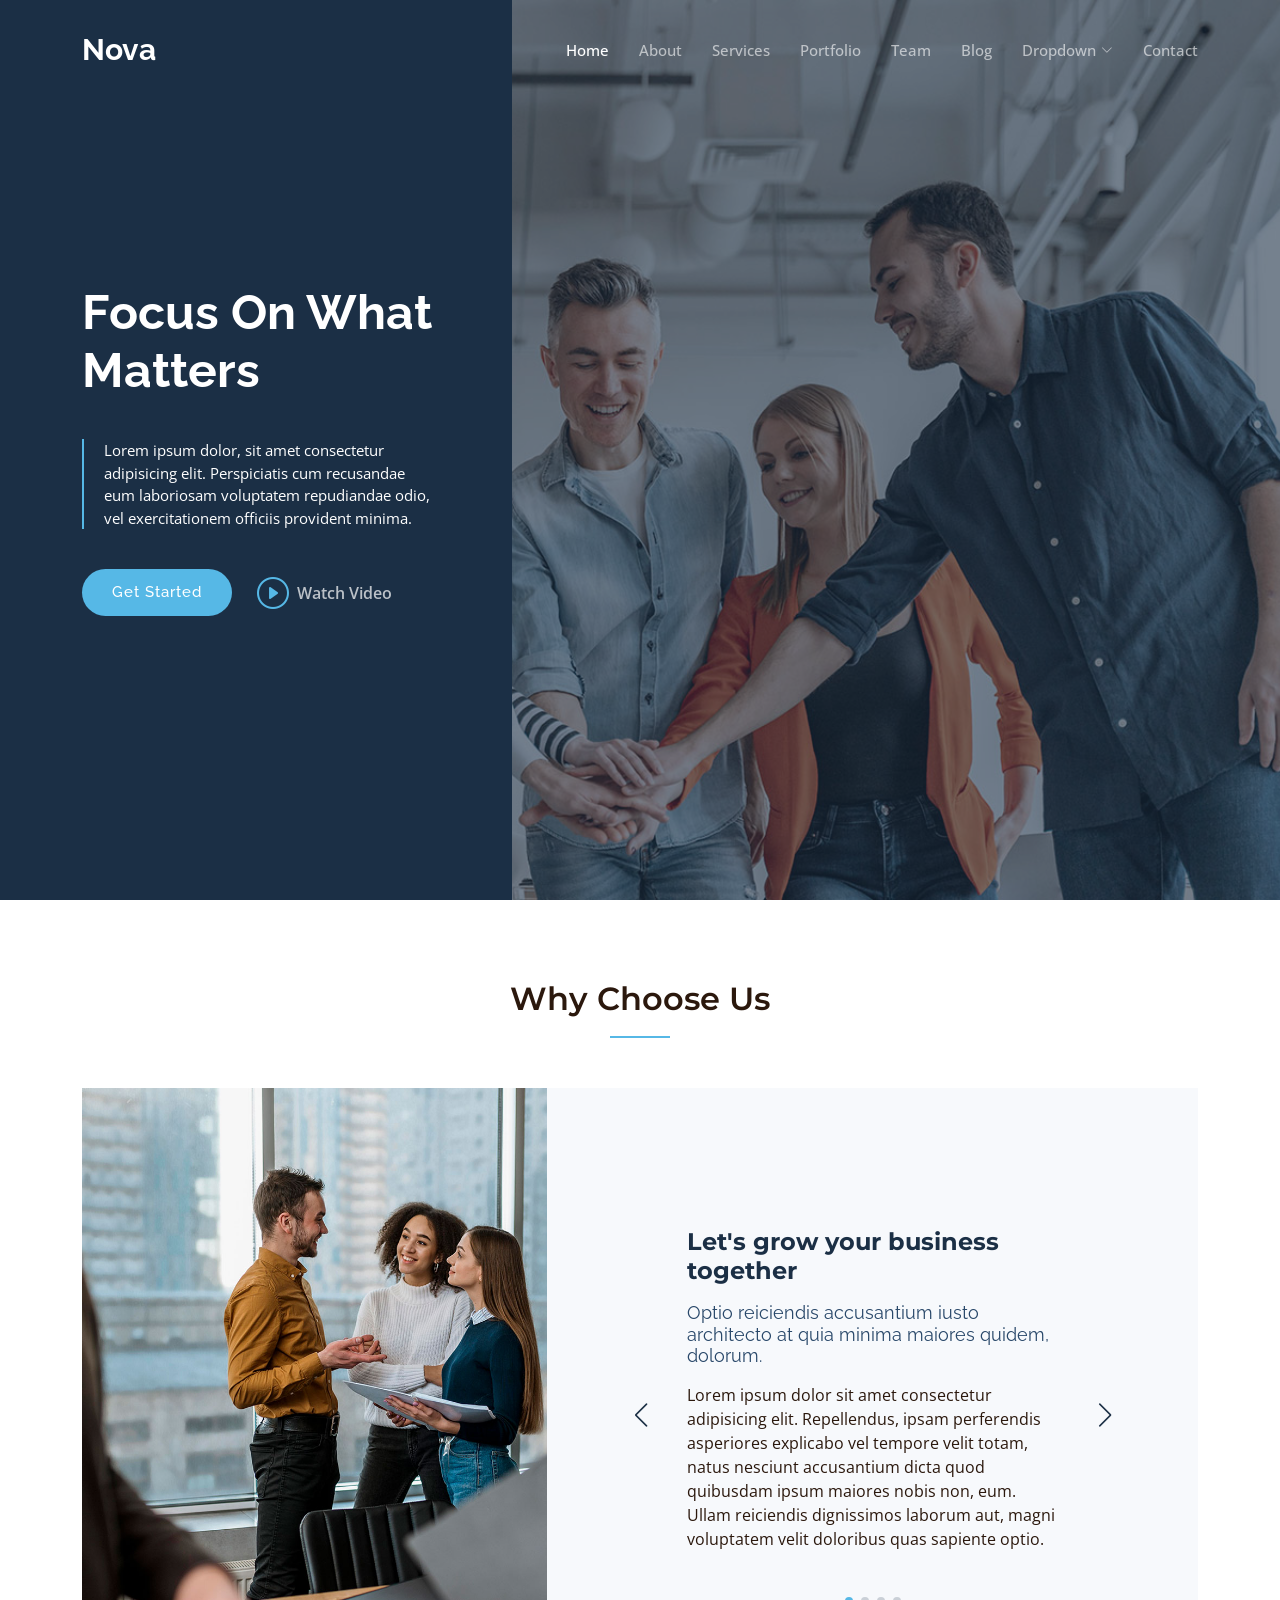
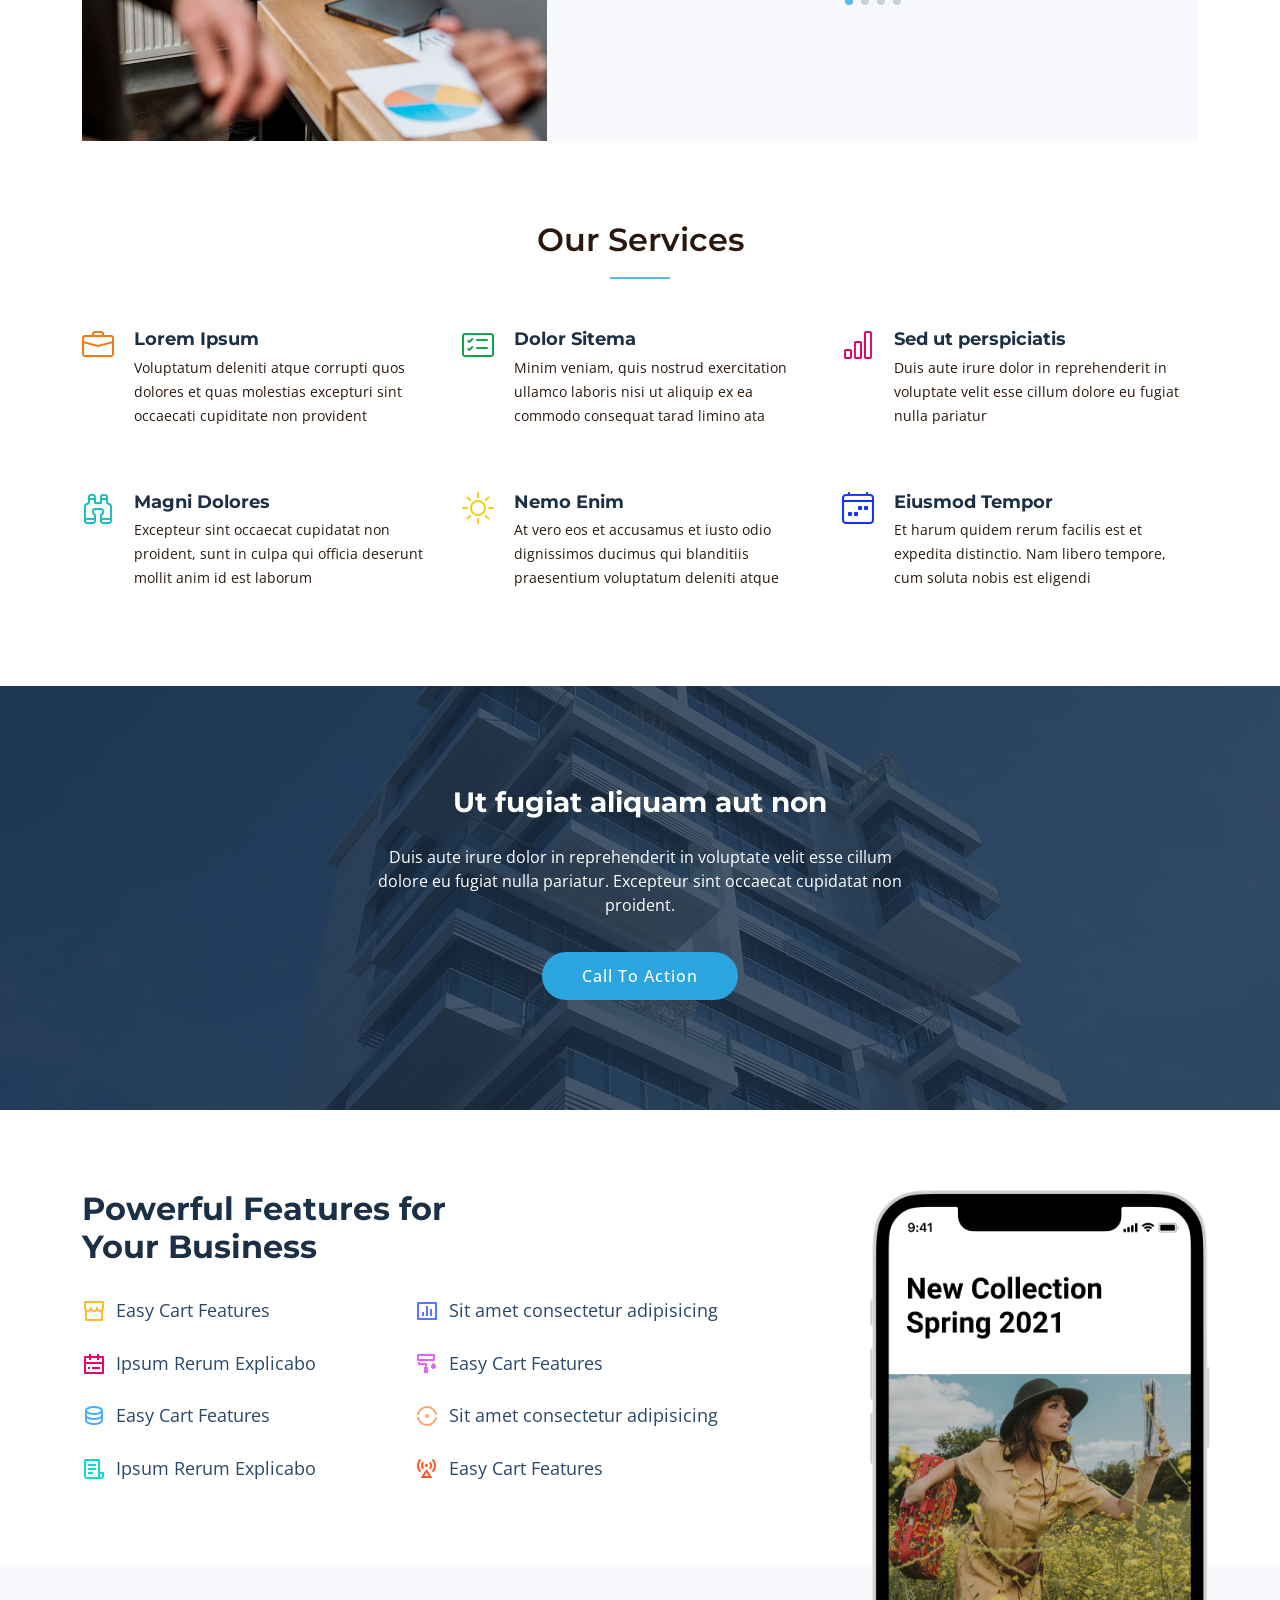
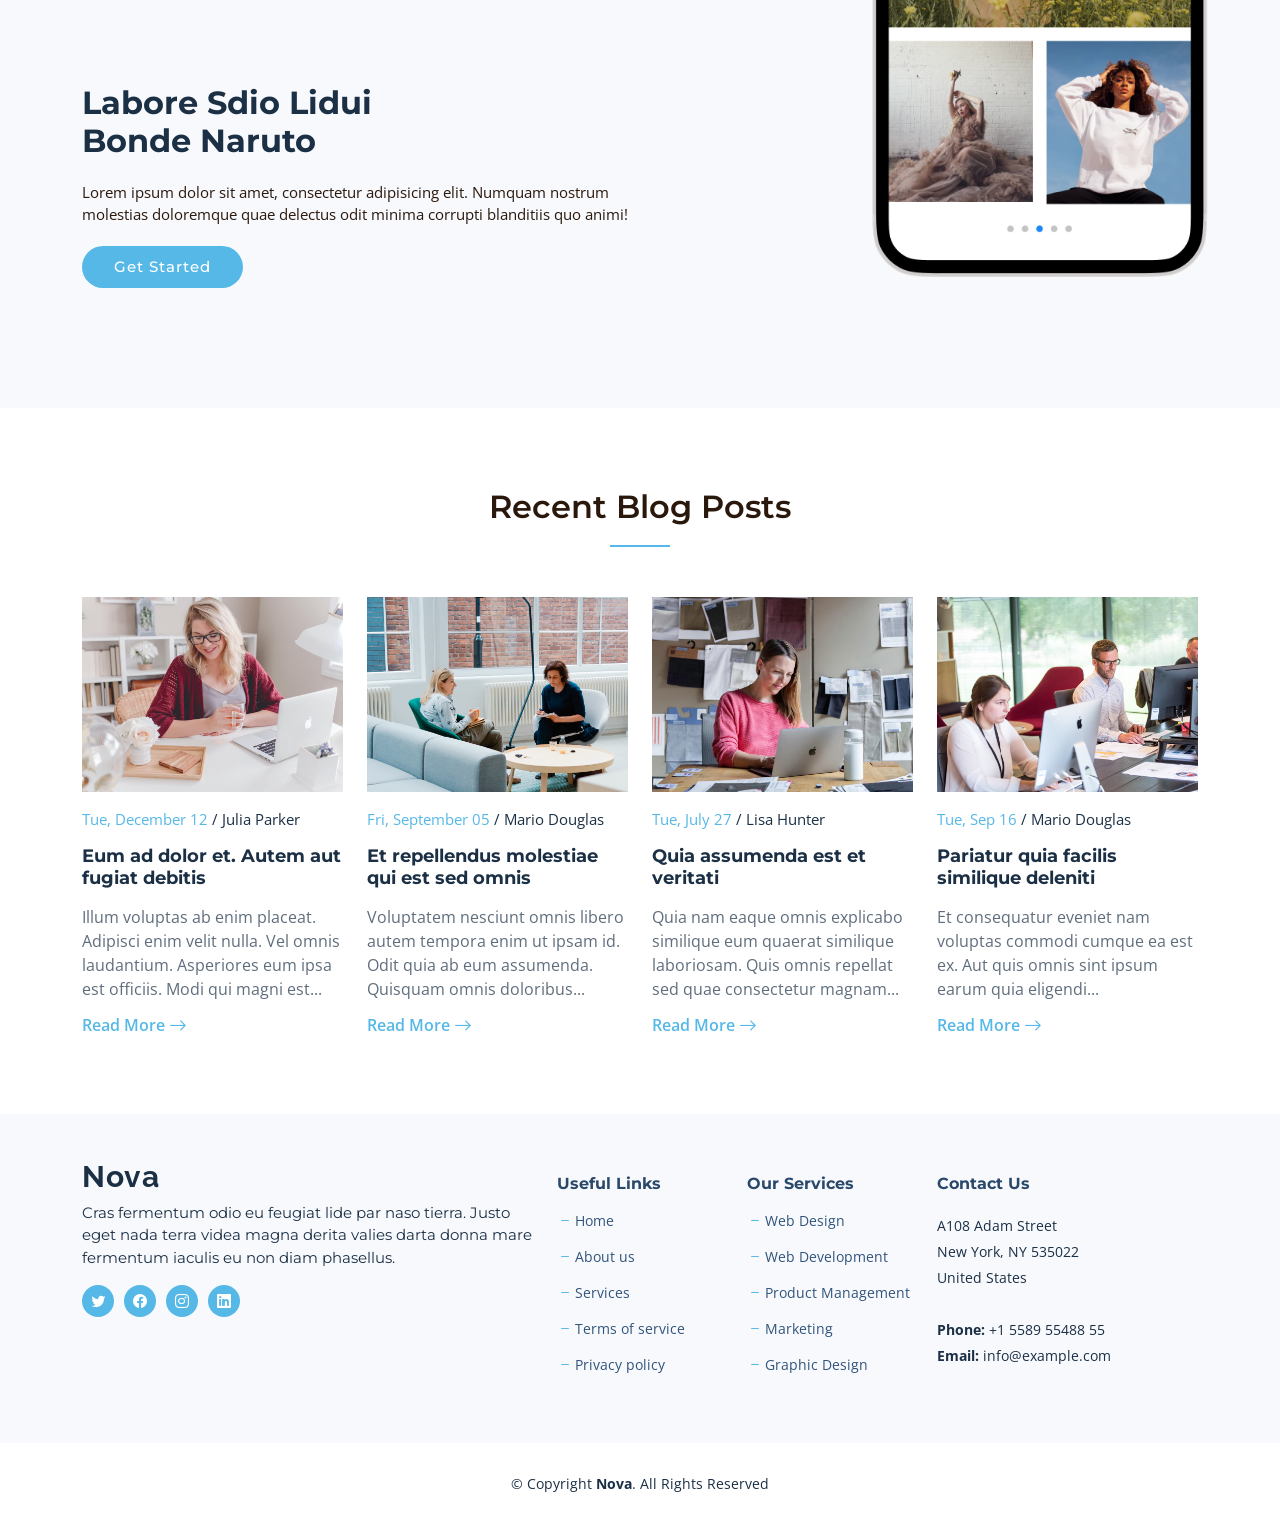
==== commit c4bc4632: "update to pro version" ====
--- a/index.html
+++ b/index.html
@@ -95,7 +95,7 @@
             <p>Lorem ipsum dolor, sit amet consectetur adipisicing elit. Perspiciatis cum recusandae eum laboriosam voluptatem repudiandae odio, vel exercitationem officiis provident minima. </p>
           </blockquote>
           <div class="d-flex" data-aos="fade-up" data-aos-delay="200">
-            <a href="#why-us" class="btn-get-started">Get Started</a>
+            <a href="#about" class="btn-get-started">Get Started</a>
             <a href="https://www.youtube.com/watch?v=LXb3EKWsInQ" class="glightbox btn-watch-video d-flex align-items-center"><i class="bi bi-play-circle"></i><span>Watch Video</span></a>
           </div>
 
@@ -469,13 +469,7 @@
         <div class="copyright">
           &copy; Copyright <strong><span>Nova</span></strong>. All Rights Reserved
         </div>
-        <div class="credits">
-          <!-- All the links in the footer should remain intact. -->
-          <!-- You can delete the links only if you purchased the pro version. -->
-          <!-- Licensing information: https://bootstrapmade.com/license/ -->
-          <!-- Purchase the pro version with working PHP/AJAX contact form: https://bootstrapmade.com/nova-bootstrap-business-template/ -->
-          Designed by <a href="https://bootstrapmade.com/">BootstrapMade</a>
-        </div>
+        
       </div>
     </div>
   </footer><!-- End Footer --><!-- End Footer -->
